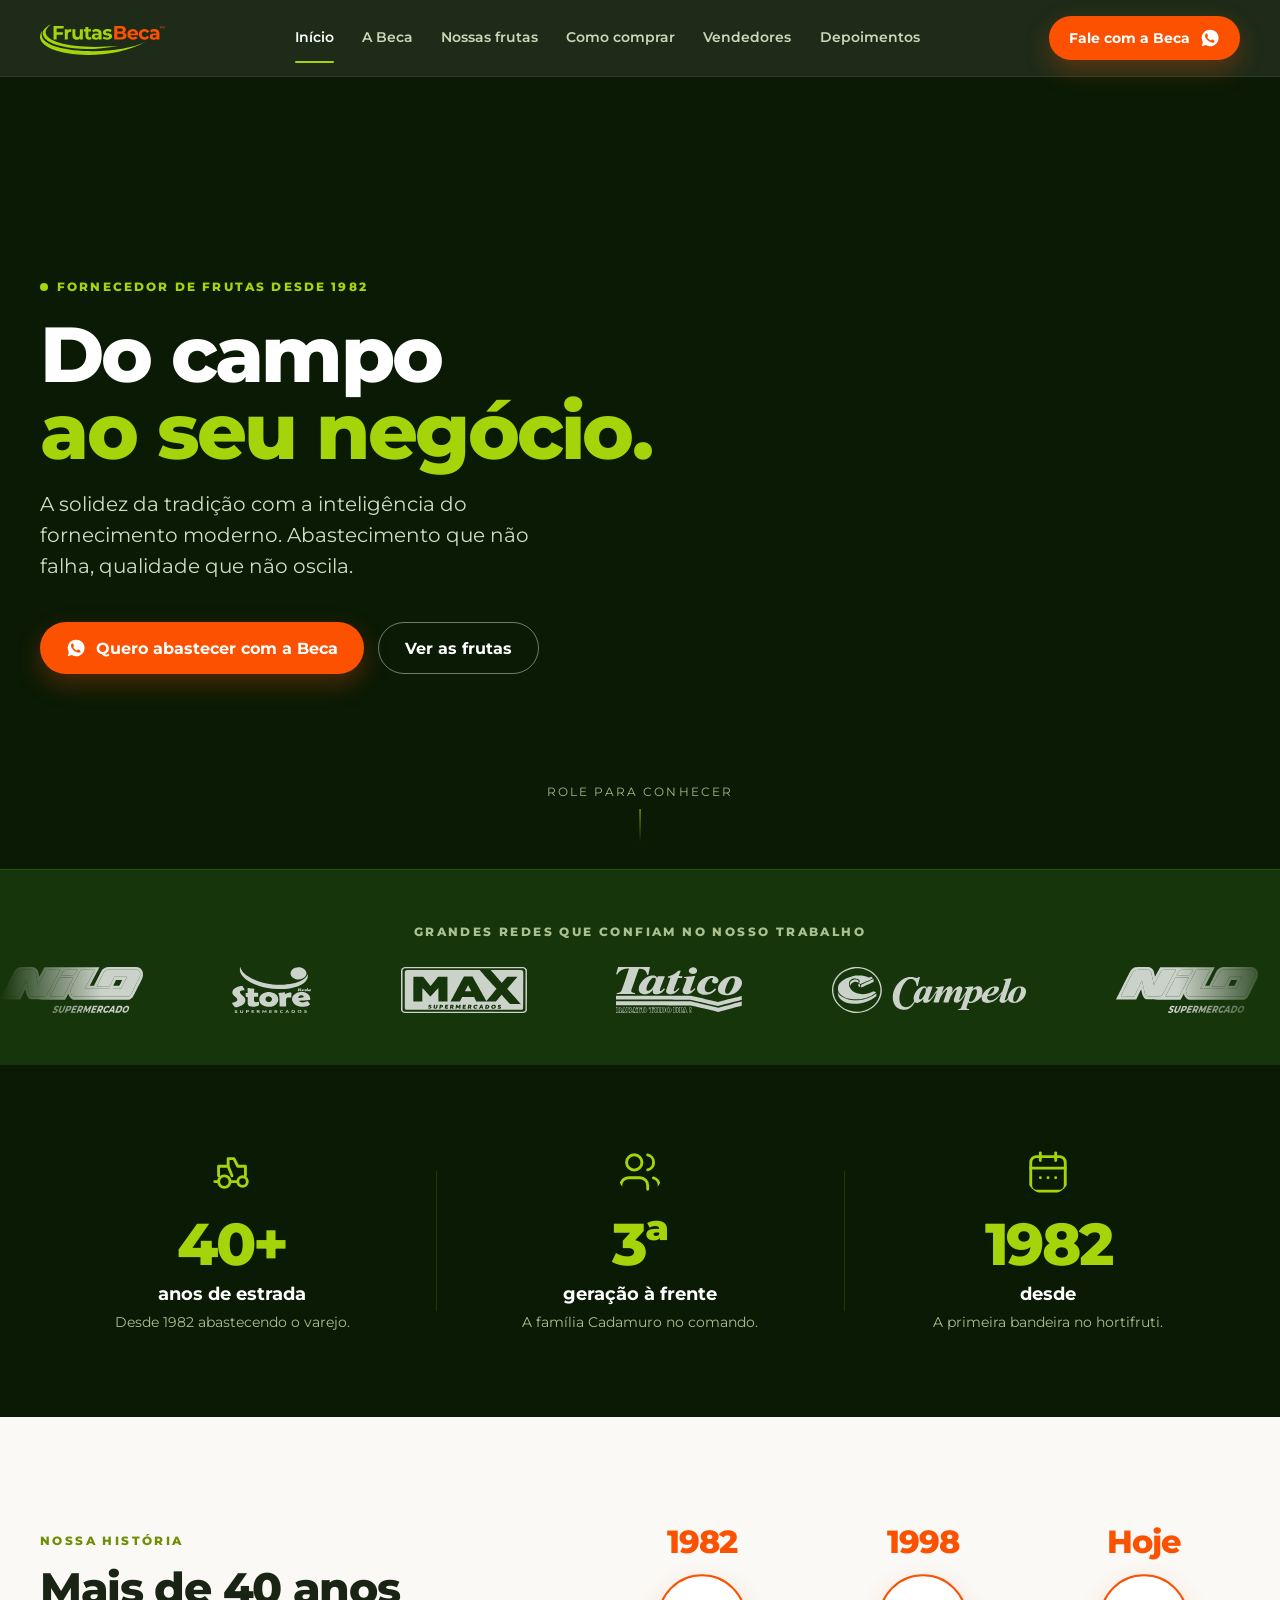
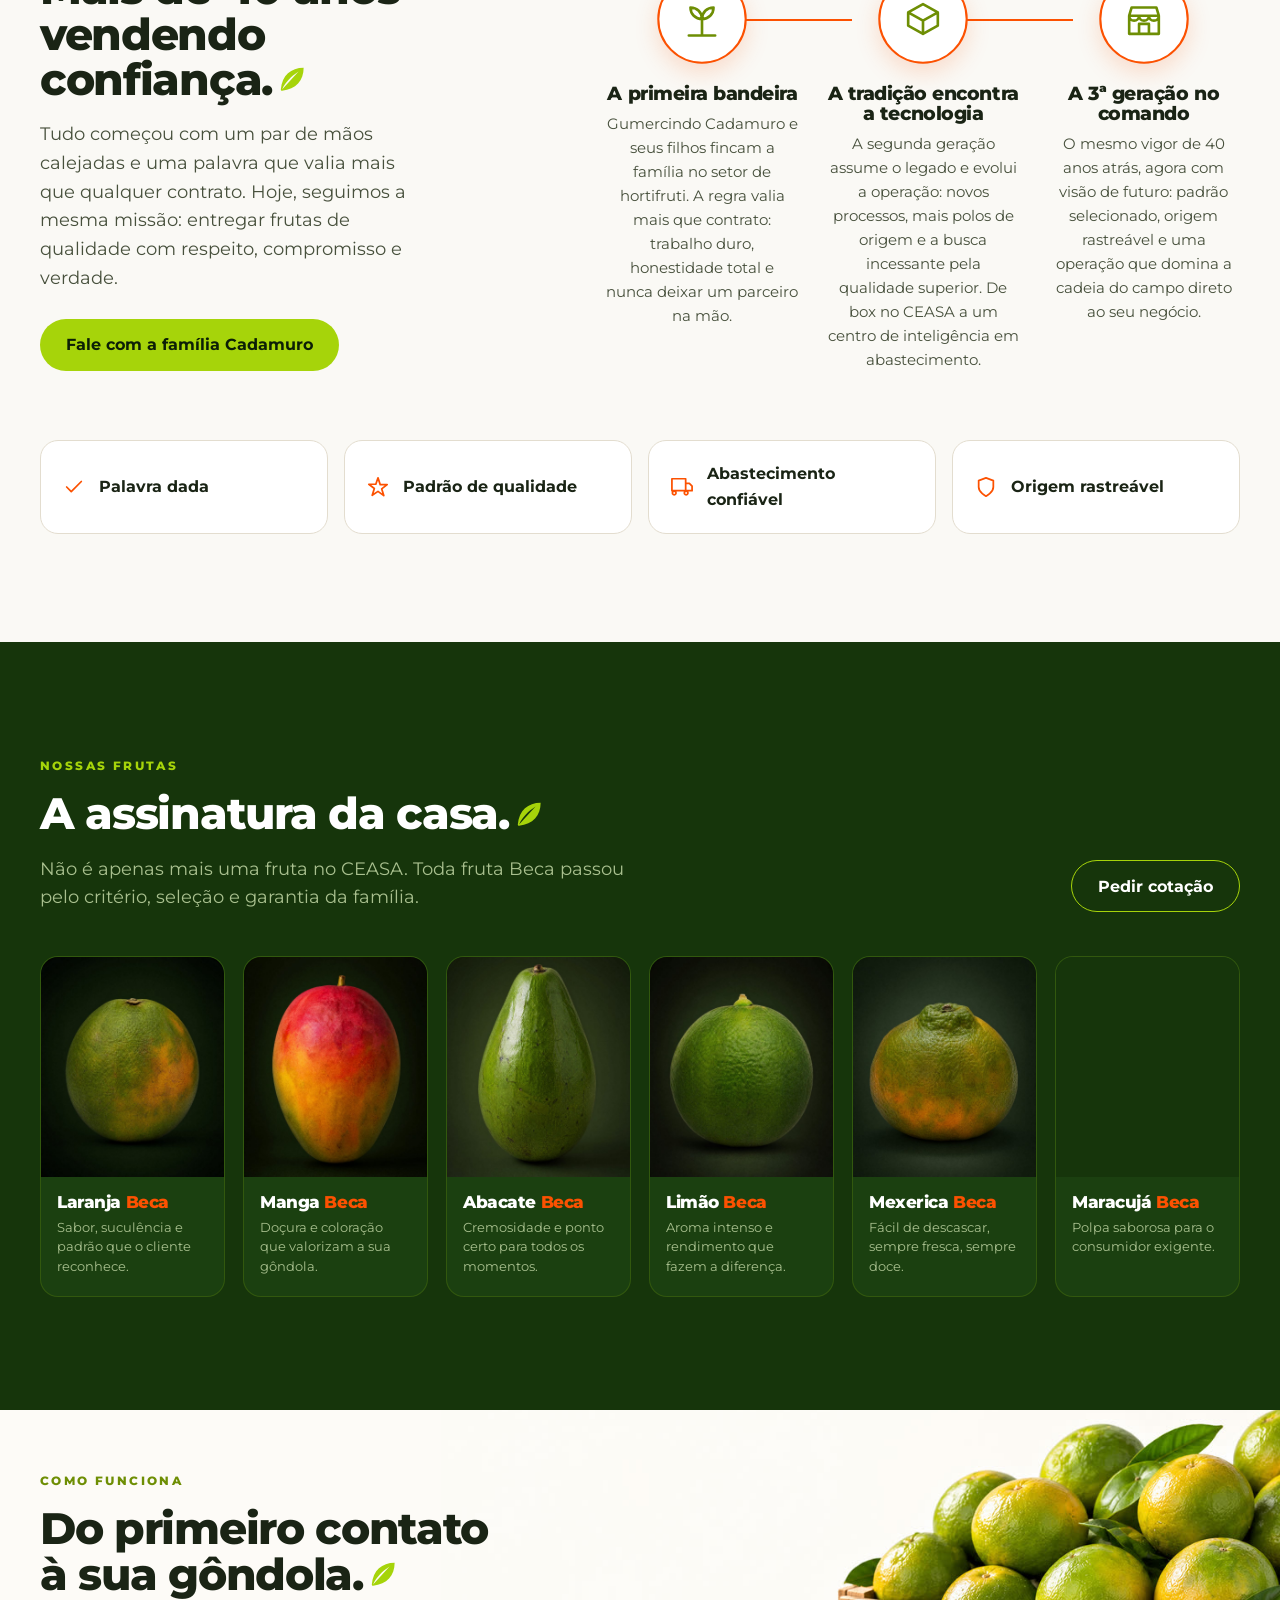
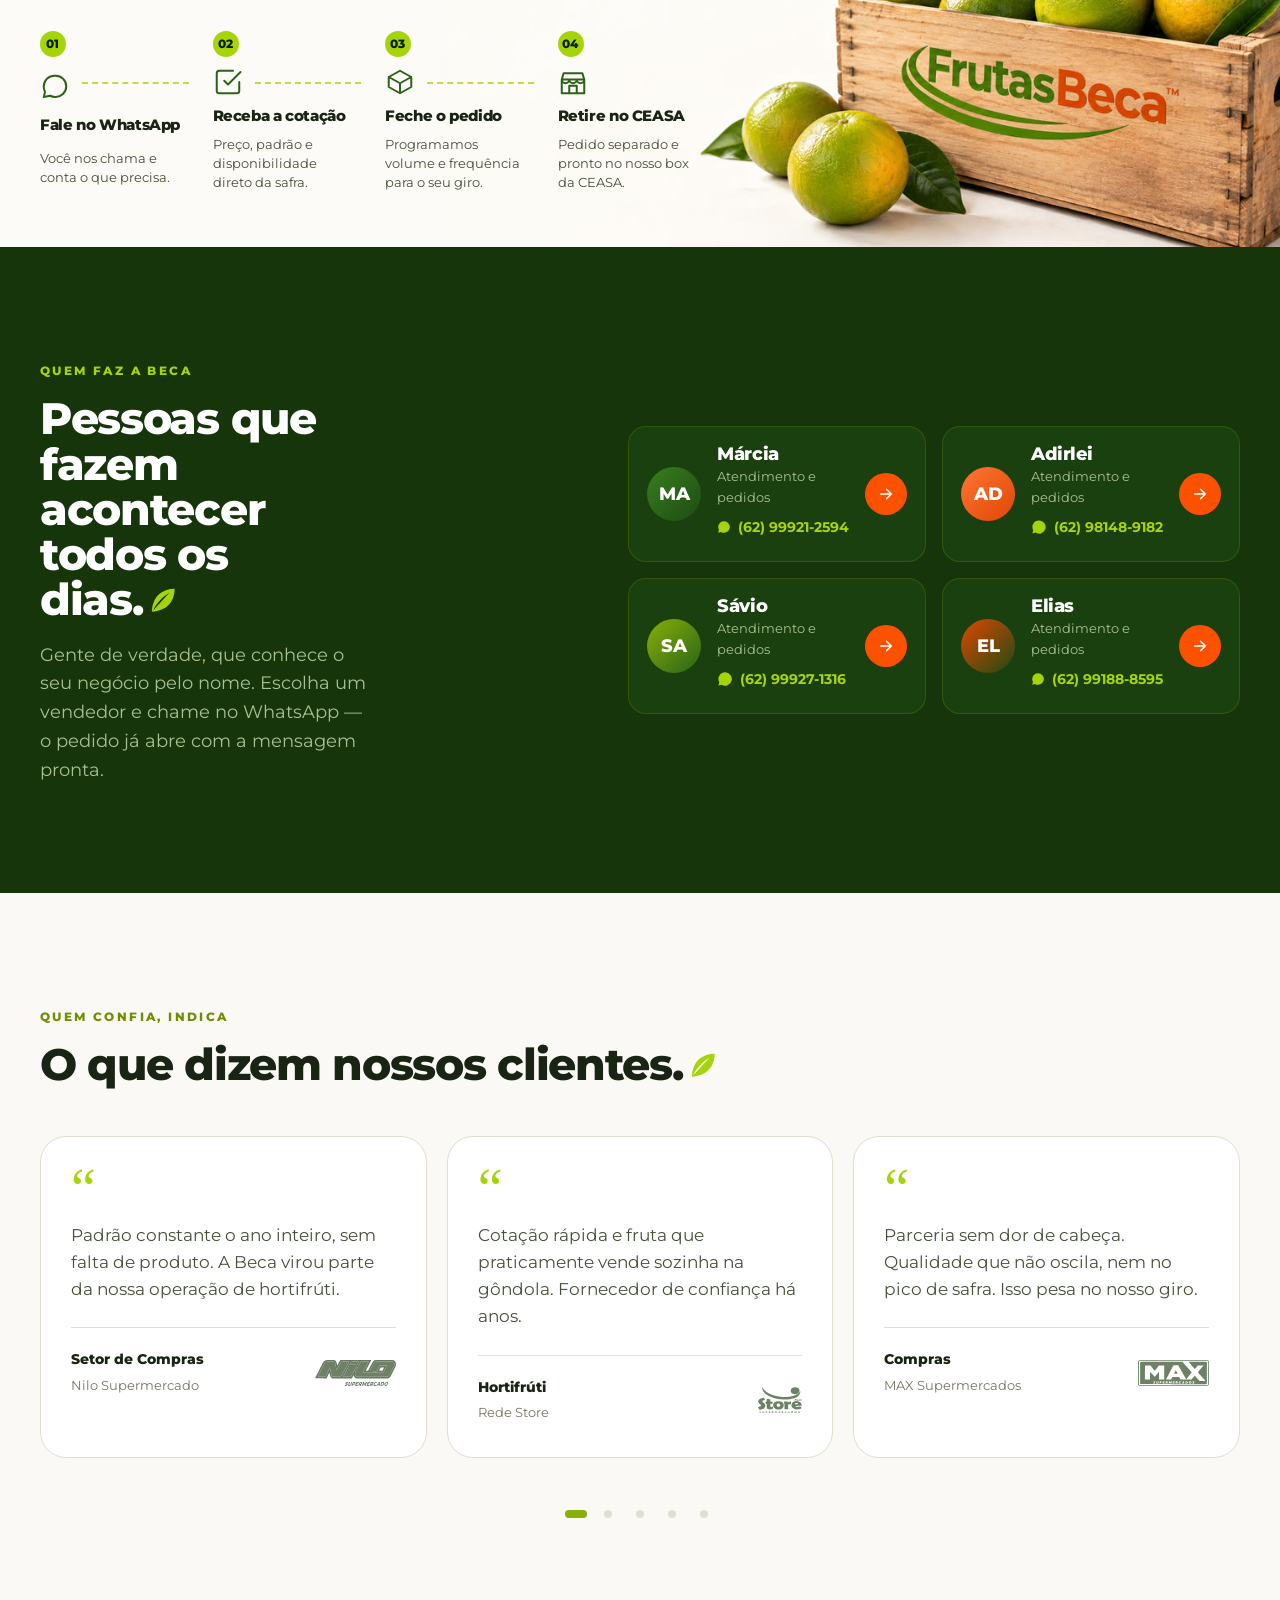
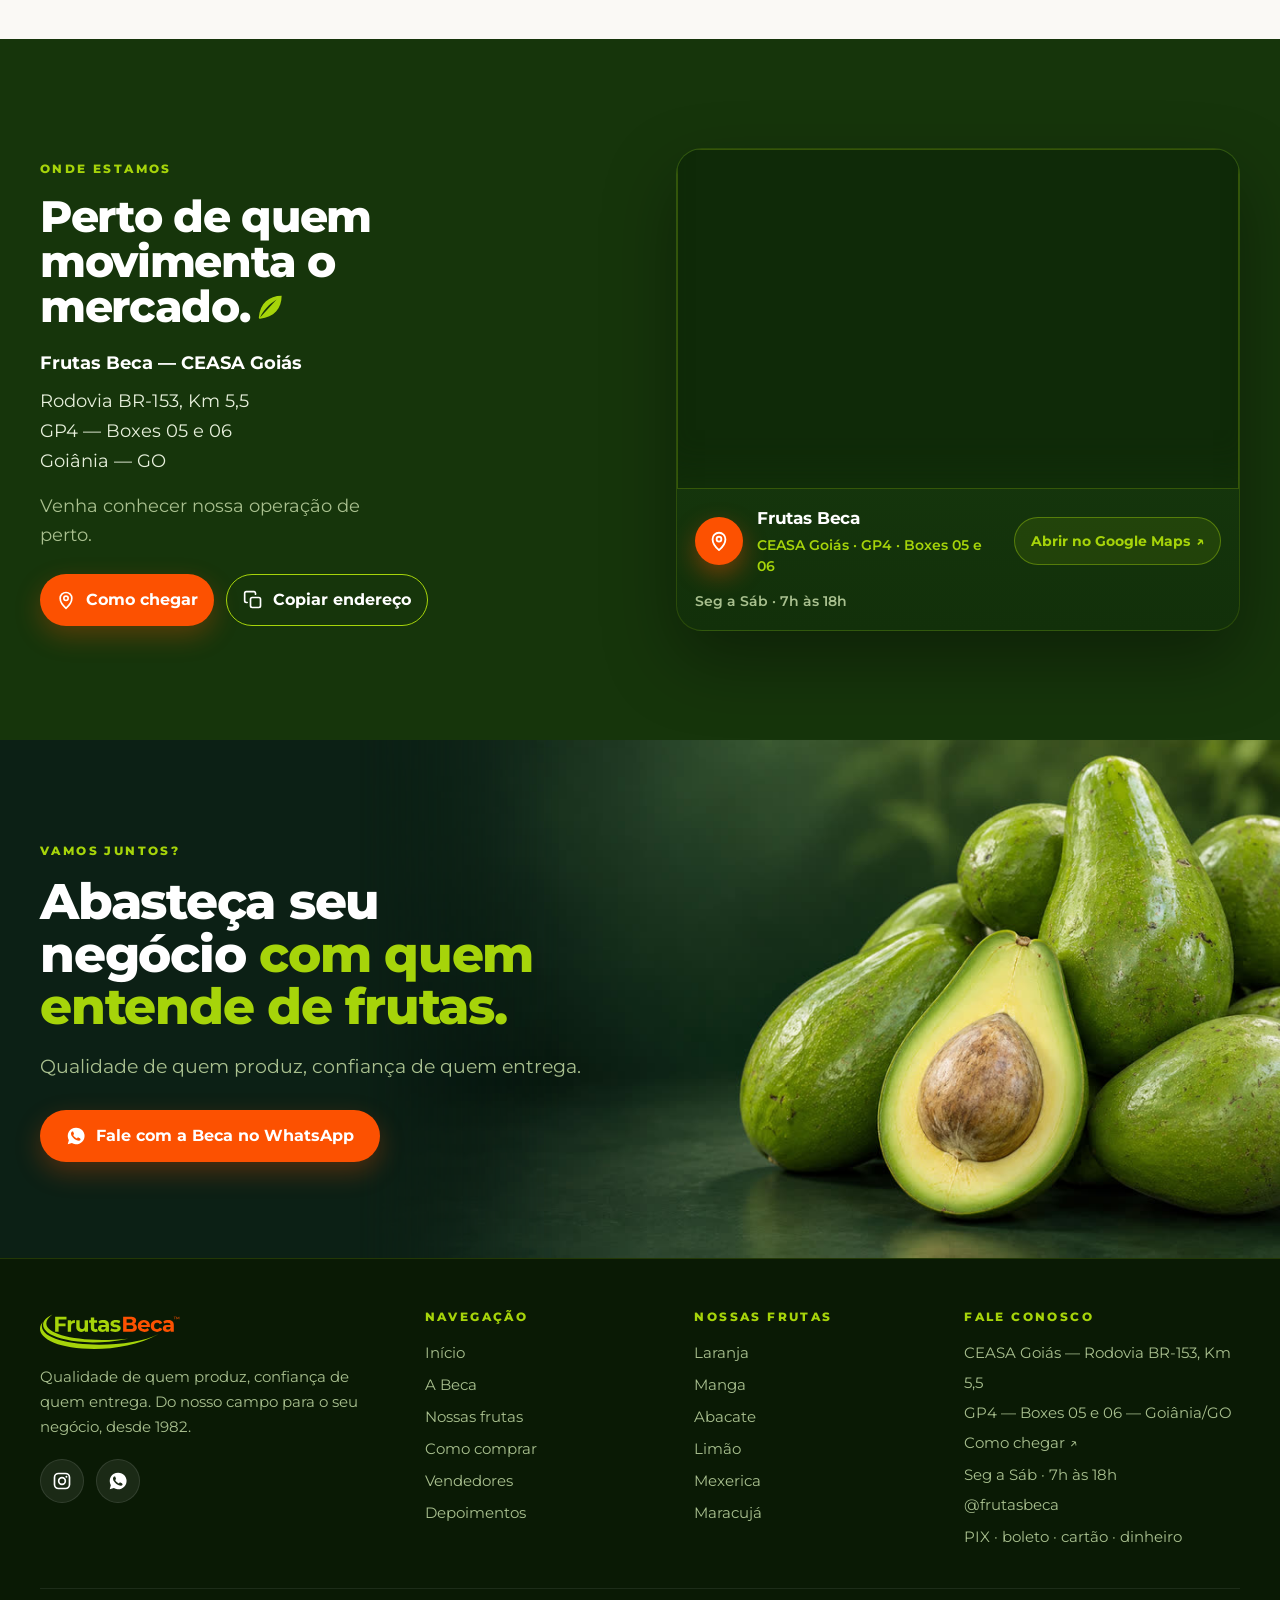
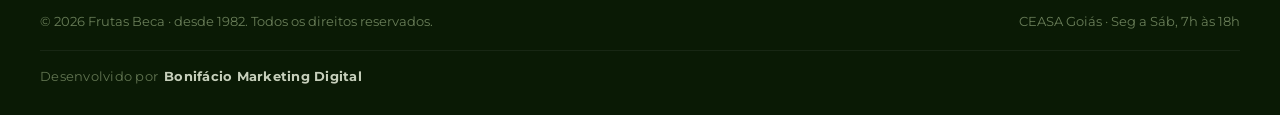
==== index.html @ ff2e303a "Abacates na seção final e crédito de desenvolvimento no footer - CTA final: nova fotografia de abaca" ====
<!DOCTYPE html>
<html lang="pt-BR">
<head>
<meta charset="utf-8">
<meta name="viewport" content="width=device-width, initial-scale=1">
<title>Frutas Beca | Fornecedor de Frutas no CEASA de Goiânia</title>
<meta name="description" content="Fornecedor de frutas no CEASA de Goiânia desde 1982. Frutas selecionadas para supermercados e hortifrútis, com abastecimento contínuo.">
<link rel="canonical" href="https://frutasbeca.com/">
<meta name="robots" content="index, follow, max-image-preview:large">
<meta name="theme-color" content="#16350B">

<meta property="og:type" content="website">
<meta property="og:locale" content="pt_BR">
<meta property="og:site_name" content="Frutas Beca">
<meta property="og:url" content="https://frutasbeca.com/">
<meta property="og:title" content="Frutas Beca | Fornecedor de Frutas no CEASA de Goiânia">
<meta property="og:description" content="Fornecedor de frutas no CEASA de Goiânia desde 1982. Frutas selecionadas para supermercados e hortifrútis, com abastecimento contínuo.">
<meta property="og:image" content="https://frutasbeca.com/assets/og-image.png">
<meta property="og:image:width" content="1200">
<meta property="og:image:height" content="630">
<meta property="og:image:type" content="image/png">
<meta property="og:image:alt" content="Frutas Beca">

<meta name="twitter:card" content="summary_large_image">
<meta name="twitter:title" content="Frutas Beca | Fornecedor de Frutas no CEASA de Goiânia">
<meta name="twitter:description" content="Fornecedor de frutas no CEASA de Goiânia desde 1982. Frutas selecionadas para supermercados e hortifrútis, com abastecimento contínuo.">
<meta name="twitter:image" content="https://frutasbeca.com/assets/og-image.png">

<link rel="icon" type="image/svg+xml" href="assets/badge-verde.svg">
<link rel="icon" type="image/png" sizes="32x32" href="assets/favicon-32.png">
<link rel="icon" type="image/png" sizes="16x16" href="assets/favicon-16.png">
<link rel="apple-touch-icon" href="assets/apple-touch-icon.png">
<link rel="preconnect" href="https://fonts.googleapis.com">
<link rel="preconnect" href="https://fonts.gstatic.com" crossorigin>
<link href="https://fonts.googleapis.com/css2?family=Montserrat:wght@400;500;600;700;800&display=swap" rel="stylesheet">
<link rel="stylesheet" href="css/tokens.css?v=20260919a">
<link rel="stylesheet" href="css/beca.css?v=20260919d">

<script type="application/ld+json">
{
  "@context": "https://schema.org",
  "@type": "LocalBusiness",
  "@id": "https://frutasbeca.com/#business",
  "name": "Frutas Beca",
  "description": "Fornecedor de frutas no CEASA de Goiânia desde 1982. Frutas selecionadas para supermercados e hortifrútis, com abastecimento contínuo.",
  "url": "https://frutasbeca.com/",
  "logo": "https://frutasbeca.com/assets/logo.svg",
  "image": "https://frutasbeca.com/assets/og-image.png",
  "foundingDate": "1982",
  "priceRange": "$$",
  "currenciesAccepted": "BRL",
  "paymentAccepted": "PIX, Boleto, Cartão, Dinheiro",
  "address": {
    "@type": "PostalAddress",
    "streetAddress": "Rodovia BR-153, Km 5,5 — CEASA Goiás, GP4, Boxes 05 e 06",
    "addressLocality": "Goiânia",
    "addressRegion": "GO",
    "addressCountry": "BR"
  },
  "openingHoursSpecification": [{
    "@type": "OpeningHoursSpecification",
    "dayOfWeek": ["Monday","Tuesday","Wednesday","Thursday","Friday","Saturday"],
    "opens": "07:00",
    "closes": "18:00"
  }],
  "hasMap": "https://www.google.com/maps/search/?api=1&query=Frutas+Beca&query_place_id=ChIJf5huAZ3yXpMRE8wybFZGO4I",
  "sameAs": ["https://instagram.com/frutasbeca"]
}
</script>
</head>
<body>

<!-- ============================================================
     HEADER
     ============================================================ -->
<header class="nav" id="nav">
  <div class="shell nav__in">
    <a class="nav__brand" href="#topo" aria-label="Frutas Beca — início">
      <img class="nav__logo" src="assets/logo.svg" alt="Frutas Beca" width="1109" height="301">
    </a>

    <nav class="nav__links" aria-label="Navegação principal">
      <a href="#topo" class="is-active" data-nav="topo">Início</a>
      <a href="#sobre" data-nav="sobre">A Beca</a>
      <a href="#frutas" data-nav="frutas">Nossas frutas</a>
      <a href="#processo" data-nav="processo">Como comprar</a>
      <a href="#vendedores" data-nav="vendedores">Vendedores</a>
      <a href="#depoimentos" data-nav="depoimentos">Depoimentos</a>
    </nav>

    <a class="btn btn--orange btn--sm nav__cta" href="#vendedores">
      Fale com a Beca
      <svg viewBox="0 0 24 24" fill="currentColor" aria-hidden="true"><path d="M12 2a10 10 0 0 0-8.6 15l-1.3 4.8 4.9-1.3A10 10 0 1 0 12 2zm5.8 14.2c-.2.7-1.4 1.3-2 1.4-.5.1-1.2.1-1.9-.1-.4-.1-1-.3-1.7-.6-3-1.3-4.9-4.3-5-4.5-.2-.2-1.2-1.6-1.2-3s.7-2.1 1-2.4c.2-.3.5-.3.7-.3h.5c.2 0 .4 0 .6.5l.8 2c.1.2.1.4 0 .5l-.4.5-.3.3c-.2.2-.3.4-.2.7.2.3.8 1.3 1.7 2.1 1.2 1 2.1 1.4 2.4 1.5.2.1.4.1.6-.1l.7-.9c.2-.2.4-.2.6-.1l2 .9c.2.1.4.2.4.3.1.2.1.8-.1 1.4z"/></svg>
    </a>

    <button type="button" class="burger" id="burger" aria-label="Abrir menu" aria-expanded="false" aria-controls="drawer">
      <span></span><span></span><span></span>
    </button>
  </div>

  <div class="nav__drawer" id="drawer">
    <a href="#sobre">A Beca</a>
    <a href="#frutas">Nossas frutas</a>
    <a href="#processo">Como comprar</a>
    <a href="#vendedores">Vendedores</a>
    <a href="#depoimentos">Depoimentos</a>
    <a class="btn btn--orange btn--full" href="#vendedores">
      <svg viewBox="0 0 24 24" fill="currentColor" aria-hidden="true"><path d="M12 2a10 10 0 0 0-8.6 15l-1.3 4.8 4.9-1.3A10 10 0 1 0 12 2zm5.8 14.2c-.2.7-1.4 1.3-2 1.4-.5.1-1.2.1-1.9-.1-.4-.1-1-.3-1.7-.6-3-1.3-4.9-4.3-5-4.5-.2-.2-1.2-1.6-1.2-3s.7-2.1 1-2.4c.2-.3.5-.3.7-.3h.5c.2 0 .4 0 .6.5l.8 2c.1.2.1.4 0 .5l-.4.5-.3.3c-.2.2-.3.4-.2.7.2.3.8 1.3 1.7 2.1 1.2 1 2.1 1.4 2.4 1.5.2.1.4.1.6-.1l.7-.9c.2-.2.4-.2.6-.1l2 .9c.2.1.4.2.4.3.1.2.1.8-.1 1.4z"/></svg>
      Falar no WhatsApp
    </a>
  </div>
</header>

<main id="topo">

<!-- ============================================================
     1. HERO
     ============================================================ -->
<section class="hero" aria-label="Apresentação">
  <div class="hero__media">
    <video autoplay muted loop playsinline preload="metadata"
           data-src-desktop="videos/hero-desktop.mp4"
           data-src-mobile="videos/hero-mobile.mp4"
           aria-hidden="true"></video>
  </div>
  <div class="hero__veil"></div>

  <div class="shell hero__in">
    <span class="hero__eyebrow" data-reveal>Fornecedor de frutas desde 1982</span>
    <h1 data-reveal>Do campo <span class="hl">ao seu negócio.</span></h1>
    <p class="hero__sub" data-reveal>A solidez da tradição com a inteligência do fornecimento moderno. Abastecimento que não falha, qualidade que não oscila.</p>
    <div class="hero__cta" data-reveal>
      <a class="btn btn--orange" href="#vendedores">
        <svg viewBox="0 0 24 24" fill="currentColor" aria-hidden="true"><path d="M12 2a10 10 0 0 0-8.6 15l-1.3 4.8 4.9-1.3A10 10 0 1 0 12 2zm5.8 14.2c-.2.7-1.4 1.3-2 1.4-.5.1-1.2.1-1.9-.1-.4-.1-1-.3-1.7-.6-3-1.3-4.9-4.3-5-4.5-.2-.2-1.2-1.6-1.2-3s.7-2.1 1-2.4c.2-.3.5-.3.7-.3h.5c.2 0 .4 0 .6.5l.8 2c.1.2.1.4 0 .5l-.4.5-.3.3c-.2.2-.3.4-.2.7.2.3.8 1.3 1.7 2.1 1.2 1 2.1 1.4 2.4 1.5.2.1.4.1.6-.1l.7-.9c.2-.2.4-.2.6-.1l2 .9c.2.1.4.2.4.3.1.2.1.8-.1 1.4z"/></svg>
        Quero abastecer com a Beca
      </a>
      <a class="btn btn--outline-light" href="#frutas">Ver as frutas</a>
    </div>
  </div>
  <div class="hero__scroll" aria-hidden="true">Role para conhecer</div>
</section>

<!-- ============================================================
     2. GRANDES REDES
     ============================================================ -->
<section class="partners" id="parceiros" aria-label="Redes parceiras">
  <div class="shell">
    <p class="partners__label">Grandes redes que confiam no nosso trabalho</p>
  </div>
  <div class="marquee">
    <div class="marquee__track">
      <img src="parceiros/nilo.svg" alt="Nilo Supermercado" loading="lazy">
      <img src="parceiros/store.svg" alt="Store Rede de Supermercados" loading="lazy">
      <img src="parceiros/max.svg" alt="Max Supermercados" loading="lazy">
      <img src="parceiros/tatico.svg" alt="Tatico" loading="lazy">
      <img src="parceiros/campelo.svg" alt="Campelo" loading="lazy">
      <img src="parceiros/nilo.svg" alt="" aria-hidden="true" loading="lazy">
      <img src="parceiros/store.svg" alt="" aria-hidden="true" loading="lazy">
      <img src="parceiros/max.svg" alt="" aria-hidden="true" loading="lazy">
      <img src="parceiros/tatico.svg" alt="" aria-hidden="true" loading="lazy">
      <img src="parceiros/campelo.svg" alt="" aria-hidden="true" loading="lazy">
    </div>
  </div>
</section>

<!-- ============================================================
     3. NÚMEROS / AUTORIDADE
     ============================================================ -->
<section class="authority" aria-label="Nossos números">
  <div class="shell">
    <div class="stats">
      <div class="stat" data-reveal>
        <svg class="stat__ic" viewBox="0 0 24 24" aria-hidden="true"><path d="M3 17h2M5 17a3 3 0 1 0 6 0 3 3 0 0 0-6 0zM11 17h4M15 17a2.5 2.5 0 1 0 5 0 2.5 2.5 0 0 0-5 0zM5 14V9h5l2 5M10 9V5h3l2 4h4v5"/></svg>
        <div class="stat__n" data-count="40" data-suffix="+">40+</div>
        <div class="stat__l">anos de estrada</div>
        <div class="stat__s">Desde 1982 abastecendo o varejo.</div>
      </div>
      <div class="stat" data-reveal>
        <svg class="stat__ic" viewBox="0 0 24 24" aria-hidden="true"><path d="M16 21v-2a4 4 0 0 0-4-4H6a4 4 0 0 0-4 4v2M9 11a4 4 0 1 0 0-8 4 4 0 0 0 0 8zM22 21v-2a4 4 0 0 0-3-3.9M16 3.1a4 4 0 0 1 0 7.8"/></svg>
        <div class="stat__n" data-count="3" data-suffix="ª">3ª</div>
        <div class="stat__l">geração à frente</div>
        <div class="stat__s">A família Cadamuro no comando.</div>
      </div>
      <div class="stat" data-reveal>
        <svg class="stat__ic" viewBox="0 0 24 24" aria-hidden="true"><rect x="3" y="4" width="18" height="18" rx="3"/><path d="M16 2v4M8 2v4M3 10h18M8 15h.01M12 15h.01M16 15h.01"/></svg>
        <div class="stat__n" data-count="1982">1982</div>
        <div class="stat__l">desde</div>
        <div class="stat__s">A primeira bandeira no hortifruti.</div>
      </div>
    </div>
  </div>
</section>

<!-- ============================================================
     4. HISTÓRIA + TIMELINE
     ============================================================ -->
<section class="sec sec--light" id="sobre">
  <div class="shell">
    <div class="story">
      <div class="story__head">
        <span class="eyebrow" data-reveal>Nossa história</span>
        <h2 class="h2" data-reveal>Mais de 40 anos vendendo <span class="nw">confiança.<svg class="leaf-mark" viewBox="0 0 24 24" aria-hidden="true"><path d="M21 3C11 3 4 9 3 20c0 .6.4 1 1 1 11-1 17-8 17-18zM4 20c3-6 7-10 13-14"/></svg></span></h2>
        <p class="lead" data-reveal>Tudo começou com um par de mãos calejadas e uma palavra que valia mais que qualquer contrato. Hoje, seguimos a mesma missão: entregar frutas de qualidade com respeito, compromisso e verdade.</p>
        <a class="btn btn--lime" href="#vendedores" data-reveal>Fale com a família Cadamuro</a>
      </div>

      <div class="tl" id="timeline">
        <div class="tl__items">
          <div class="tl__item is-on" data-reveal>
            <div class="tl__node">
              <svg viewBox="0 0 24 24" aria-hidden="true"><path d="M12 22V12M12 12c0-4 3-7 7-7 0 4-3 7-7 7zM12 12c0-4-3-7-7-7 0 4 3 7 7 7zM4 22h16"/></svg>
            </div>
            <div class="tl__yr">1982</div>
            <div class="tl__body">
              <h3>A primeira bandeira</h3>
              <p>Gumercindo Cadamuro e seus filhos fincam a família no setor de hortifruti. A regra valia mais que contrato: trabalho duro, honestidade total e nunca deixar um parceiro na mão.</p>
            </div>
          </div>
          <div class="tl__item" data-reveal>
            <div class="tl__node">
              <svg viewBox="0 0 24 24" aria-hidden="true"><path d="M3 8l9-5 9 5v8l-9 5-9-5zM3 8l9 5 9-5M12 13v8"/></svg>
            </div>
            <div class="tl__yr">1998</div>
            <div class="tl__body">
              <h3>A tradição encontra a tecnologia</h3>
              <p>A segunda geração assume o legado e evolui a operação: novos processos, mais polos de origem e a busca incessante pela qualidade superior. De box no CEASA a um centro de inteligência em abastecimento.</p>
            </div>
          </div>
          <div class="tl__item" data-reveal>
            <div class="tl__node">
              <svg viewBox="0 0 24 24" aria-hidden="true"><path d="M3 10l1.5-5h15L21 10M3 10h18v11H3zM3 10a3 3 0 0 0 6 0 3 3 0 0 0 6 0 3 3 0 0 0 6 0M9 21v-6h6v6"/></svg>
            </div>
            <div class="tl__yr">Hoje</div>
            <div class="tl__body">
              <h3>A 3ª geração no comando</h3>
              <p>O mesmo vigor de 40 anos atrás, agora com visão de futuro: padrão selecionado, origem rastreável e uma operação que domina a cadeia do campo direto ao seu negócio.</p>
            </div>
          </div>
        </div>
      </div>
    </div>

    <div class="values">
      <div class="value" data-reveal>
        <svg viewBox="0 0 24 24" aria-hidden="true"><path d="M20 6L9 17l-5-5"/></svg>
        Palavra dada
      </div>
      <div class="value" data-reveal>
        <svg viewBox="0 0 24 24" aria-hidden="true"><path d="M12 2l2.4 7.4H22l-6 4.6 2.3 7.4-6.3-4.6L5.7 21l2.3-7.4-6-4.6h7.6z"/></svg>
        Padrão de qualidade
      </div>
      <div class="value" data-reveal>
        <svg viewBox="0 0 24 24" aria-hidden="true"><path d="M1 3h15v13H1zM16 8h4l3 3v5h-7zM5.5 18.5a2 2 0 1 0 0 .01M18.5 18.5a2 2 0 1 0 0 .01"/></svg>
        Abastecimento confiável
      </div>
      <div class="value" data-reveal>
        <svg viewBox="0 0 24 24" aria-hidden="true"><path d="M12 22s8-4 8-10V5l-8-3-8 3v7c0 6 8 10 8 10z"/></svg>
        Origem rastreável
      </div>
    </div>
  </div>
</section>

<!-- ============================================================
     5. FRUTAS — A ASSINATURA DA CASA
     ============================================================ -->
<section class="sec sec--dark" id="frutas">
  <div class="shell">
    <div class="fruits__head">
      <div>
        <span class="eyebrow" data-reveal>Nossas frutas</span>
        <h2 class="h2" data-reveal>A assinatura da <span class="nw">casa.<svg class="leaf-mark" viewBox="0 0 24 24" aria-hidden="true"><path d="M21 3C11 3 4 9 3 20c0 .6.4 1 1 1 11-1 17-8 17-18zM4 20c3-6 7-10 13-14"/></svg></span></h2>
        <p class="lead" data-reveal>Não é apenas mais uma fruta no CEASA. Toda fruta Beca passou pelo critério, seleção e garantia da família.</p>
      </div>
      <a class="btn btn--outline-lime" href="#vendedores" data-reveal>Pedir cotação</a>
    </div>

    <div class="fruits" id="fruitsRail" data-reveal>
      <article class="fruit">
        <img class="fruit__img" src="frutas/laranja-verde.jpg" alt="Laranja Beca" width="800" height="1068" loading="lazy" decoding="async">
        <div class="fruit__b">
          <h3>Laranja <span>Beca</span></h3>
          <p>Sabor, suculência e padrão que o cliente reconhece.</p>
        </div>
      </article>
      <article class="fruit">
        <img class="fruit__img" src="frutas/manga-verde.jpg" alt="Manga Beca" width="800" height="1068" loading="lazy" decoding="async">
        <div class="fruit__b">
          <h3>Manga <span>Beca</span></h3>
          <p>Doçura e coloração que valorizam a sua gôndola.</p>
        </div>
      </article>
      <article class="fruit">
        <img class="fruit__img" src="frutas/abacate-verde.jpg" alt="Abacate Beca" width="800" height="1068" loading="lazy" decoding="async">
        <div class="fruit__b">
          <h3>Abacate <span>Beca</span></h3>
          <p>Cremosidade e ponto certo para todos os momentos.</p>
        </div>
      </article>
      <article class="fruit">
        <img class="fruit__img" src="frutas/limao-verde.jpg" alt="Limão Beca" width="800" height="1068" loading="lazy" decoding="async">
        <div class="fruit__b">
          <h3>Limão <span>Beca</span></h3>
          <p>Aroma intenso e rendimento que fazem a diferença.</p>
        </div>
      </article>
      <article class="fruit">
        <img class="fruit__img" src="frutas/mexerica-verde.jpg" alt="Mexerica Beca" width="800" height="1068" loading="lazy" decoding="async">
        <div class="fruit__b">
          <h3>Mexerica <span>Beca</span></h3>
          <p>Fácil de descascar, sempre fresca, sempre doce.</p>
        </div>
      </article>
      <article class="fruit">
        <img class="fruit__img" src="frutas/maracuja-verde.jpg" alt="Maracujá Beca" width="800" height="1068" loading="lazy" decoding="async">
        <div class="fruit__b">
          <h3>Maracujá <span>Beca</span></h3>
          <p>Polpa saborosa para o consumidor exigente.</p>
        </div>
      </article>
    </div>
    <div class="rail-dots" data-dots-for="fruitsRail" aria-hidden="true"></div>
  </div>
</section>

<!-- ============================================================
     6. COMO FUNCIONA
     ============================================================ -->
<section class="sec sec--light process-sec" id="processo">
  <div class="shell process">
    <div class="process__text">
      <span class="eyebrow" data-reveal>Como funciona</span>
      <h2 class="h2" data-reveal>Do primeiro contato <span class="nw">à sua gôndola.<svg class="leaf-mark" viewBox="0 0 24 24" aria-hidden="true"><path d="M21 3C11 3 4 9 3 20c0 .6.4 1 1 1 11-1 17-8 17-18zM4 20c3-6 7-10 13-14"/></svg></span></h2>

      <ol class="steps">
        <li class="step" data-reveal>
          <span class="step__n">01</span>
          <span class="step__ic"><svg viewBox="0 0 24 24" aria-hidden="true"><path d="M21 11.5a8.4 8.4 0 0 1-9 8.4 8.5 8.5 0 0 1-3.9-.9L3 20l1-4.1A8.4 8.4 0 0 1 3 11.5 8.5 8.5 0 0 1 12 3a8.5 8.5 0 0 1 9 8.5z"/></svg></span>
          <h3>Fale no WhatsApp</h3>
          <p>Você nos chama e conta o que precisa.</p>
        </li>
        <li class="step" data-reveal>
          <span class="step__n">02</span>
          <span class="step__ic"><svg viewBox="0 0 24 24" aria-hidden="true"><path d="M9 11l3 3L22 4"/><path d="M21 12v7a2 2 0 0 1-2 2H5a2 2 0 0 1-2-2V5a2 2 0 0 1 2-2h11"/></svg></span>
          <h3>Receba a cotação</h3>
          <p>Preço, padrão e disponibilidade direto da safra.</p>
        </li>
        <li class="step" data-reveal>
          <span class="step__n">03</span>
          <span class="step__ic"><svg viewBox="0 0 24 24" aria-hidden="true"><path d="M3 8l9-5 9 5v8l-9 5-9-5zM3 8l9 5 9-5M12 13v8"/></svg></span>
          <h3>Feche o pedido</h3>
          <p>Programamos volume e frequência para o seu giro.</p>
        </li>
        <li class="step" data-reveal>
          <span class="step__n">04</span>
          <span class="step__ic"><svg viewBox="0 0 24 24" aria-hidden="true"><path d="M3 10l1.5-5h15L21 10M3 10h18v11H3zM3 10a3 3 0 0 0 6 0 3 3 0 0 0 6 0 3 3 0 0 0 6 0M9 21v-6h6v6"/></svg></span>
          <h3>Retire no CEASA</h3>
          <p>Pedido separado e pronto no nosso box da CEASA.</p>
        </li>
      </ol>
    </div>

    <figure class="process__art" data-reveal>
      <img src="assets/caixa-laranjas.jpg" srcset="assets/caixa-laranjas-1000.jpg 1000w, assets/caixa-laranjas.jpg 1672w" sizes="(max-width: 767px) 150vw, (max-width: 1023px) 70vw, 900px" alt="Caixa de madeira da Frutas Beca cheia de laranjas" width="1672" height="941" loading="lazy" decoding="async">
    </figure>
  </div>
</section>

<!-- ============================================================
     7. QUEM FAZ A BECA — VENDEDORES
     ============================================================ -->
<section class="sec sec--dark" id="vendedores">
  <div class="shell">
    <div class="team">
      <div class="team__head">
        <span class="eyebrow" data-reveal>Quem faz a Beca</span>
        <h2 class="h2" data-reveal>Pessoas que fazem acontecer todos os <span class="nw">dias.<svg class="leaf-mark" viewBox="0 0 24 24" aria-hidden="true"><path d="M21 3C11 3 4 9 3 20c0 .6.4 1 1 1 11-1 17-8 17-18zM4 20c3-6 7-10 13-14"/></svg></span></h2>
        <p class="lead" data-reveal>Gente de verdade, que conhece o seu negócio pelo nome. Escolha um vendedor e chame no WhatsApp — o pedido já abre com a mensagem pronta.</p>
      </div>

      <div class="vends">
        <a class="vend" data-reveal href="https://wa.me/5562999212594?text=Ol%C3%A1!%20Vim%20pelo%20site%20da%20Frutas%20Beca%20e%20gostaria%20de%20fazer%20um%20pedido." target="_blank" rel="noopener">
          <div class="vend__av" aria-hidden="true">MA</div>
          <div class="vend__b">
            <h3>Márcia</h3>
            <p>Atendimento e pedidos</p>
            <span class="tel"><svg viewBox="0 0 24 24" aria-hidden="true"><path d="M12 2a10 10 0 0 0-8.6 15l-1.3 4.8 4.9-1.3A10 10 0 1 0 12 2z"/></svg>(62) 99921-2594</span>
          </div>
          <div class="vend__go" aria-hidden="true"><svg viewBox="0 0 24 24"><path d="M5 12h14M13 6l6 6-6 6"/></svg></div>
        </a>
        <a class="vend" data-reveal href="https://wa.me/5562981489182?text=Ol%C3%A1!%20Vim%20pelo%20site%20da%20Frutas%20Beca%20e%20gostaria%20de%20fazer%20um%20pedido." target="_blank" rel="noopener">
          <div class="vend__av o" aria-hidden="true">AD</div>
          <div class="vend__b">
            <h3>Adirlei</h3>
            <p>Atendimento e pedidos</p>
            <span class="tel"><svg viewBox="0 0 24 24" aria-hidden="true"><path d="M12 2a10 10 0 0 0-8.6 15l-1.3 4.8 4.9-1.3A10 10 0 1 0 12 2z"/></svg>(62) 98148-9182</span>
          </div>
          <div class="vend__go" aria-hidden="true"><svg viewBox="0 0 24 24"><path d="M5 12h14M13 6l6 6-6 6"/></svg></div>
        </a>
        <a class="vend" data-reveal href="https://wa.me/5562999271316?text=Ol%C3%A1!%20Vim%20pelo%20site%20da%20Frutas%20Beca%20e%20gostaria%20de%20fazer%20um%20pedido." target="_blank" rel="noopener">
          <div class="vend__av l" aria-hidden="true">SA</div>
          <div class="vend__b">
            <h3>Sávio</h3>
            <p>Atendimento e pedidos</p>
            <span class="tel"><svg viewBox="0 0 24 24" aria-hidden="true"><path d="M12 2a10 10 0 0 0-8.6 15l-1.3 4.8 4.9-1.3A10 10 0 1 0 12 2z"/></svg>(62) 99927-1316</span>
          </div>
          <div class="vend__go" aria-hidden="true"><svg viewBox="0 0 24 24"><path d="M5 12h14M13 6l6 6-6 6"/></svg></div>
        </a>
        <a class="vend" data-reveal href="https://wa.me/5562991888595?text=Ol%C3%A1!%20Vim%20pelo%20site%20da%20Frutas%20Beca%20e%20gostaria%20de%20fazer%20um%20pedido." target="_blank" rel="noopener">
          <div class="vend__av m" aria-hidden="true">EL</div>
          <div class="vend__b">
            <h3>Elias</h3>
            <p>Atendimento e pedidos</p>
            <span class="tel"><svg viewBox="0 0 24 24" aria-hidden="true"><path d="M12 2a10 10 0 0 0-8.6 15l-1.3 4.8 4.9-1.3A10 10 0 1 0 12 2z"/></svg>(62) 99188-8595</span>
          </div>
          <div class="vend__go" aria-hidden="true"><svg viewBox="0 0 24 24"><path d="M5 12h14M13 6l6 6-6 6"/></svg></div>
        </a>
      </div>
    </div>
  </div>
</section>

<!-- ============================================================
     8. DEPOIMENTOS
     ============================================================ -->
<section class="sec sec--light" id="depoimentos">
  <div class="shell">
    <span class="eyebrow" data-reveal>Quem confia, indica</span>
    <h2 class="h2" data-reveal>O que dizem nossos <span class="nw">clientes.<svg class="leaf-mark" viewBox="0 0 24 24" aria-hidden="true"><path d="M21 3C11 3 4 9 3 20c0 .6.4 1 1 1 11-1 17-8 17-18zM4 20c3-6 7-10 13-14"/></svg></span></h2>

    <div class="quotes" id="quotesRail" data-reveal>
      <figure class="quote">
        <div class="quote__mark" aria-hidden="true">&ldquo;</div>
        <blockquote><p>Padrão constante o ano inteiro, sem falta de produto. A Beca virou parte da nossa operação de hortifrúti.</p></blockquote>
        <figcaption class="quote__who">
          <div><b>Setor de Compras</b><span>Nilo Supermercado</span></div>
          <img class="quote__logo" src="parceiros/nilo.svg" alt="" aria-hidden="true" loading="lazy">
        </figcaption>
      </figure>
      <figure class="quote">
        <div class="quote__mark" aria-hidden="true">&ldquo;</div>
        <blockquote><p>Cotação rápida e fruta que praticamente vende sozinha na gôndola. Fornecedor de confiança há anos.</p></blockquote>
        <figcaption class="quote__who">
          <div><b>Hortifrúti</b><span>Rede Store</span></div>
          <img class="quote__logo" src="parceiros/store.svg" alt="" aria-hidden="true" loading="lazy">
        </figcaption>
      </figure>
      <figure class="quote">
        <div class="quote__mark" aria-hidden="true">&ldquo;</div>
        <blockquote><p>Parceria sem dor de cabeça. Qualidade que não oscila, nem no pico de safra. Isso pesa no nosso giro.</p></blockquote>
        <figcaption class="quote__who">
          <div><b>Compras</b><span>MAX Supermercados</span></div>
          <img class="quote__logo" src="parceiros/max.svg" alt="" aria-hidden="true" loading="lazy">
        </figcaption>
      </figure>
      <figure class="quote">
        <div class="quote__mark" aria-hidden="true">&ldquo;</div>
        <blockquote><p>Palavra dada é palavra honrada. A gente combina o padrão e é exatamente o que chega na retirada.</p></blockquote>
        <figcaption class="quote__who">
          <div><b>Setor de Compras</b><span>Tatico</span></div>
          <img class="quote__logo" src="parceiros/tatico.svg" alt="" aria-hidden="true" loading="lazy">
        </figcaption>
      </figure>
      <figure class="quote">
        <div class="quote__mark" aria-hidden="true">&ldquo;</div>
        <blockquote><p>Atendimento olho no olho. Falo direto com o vendedor no WhatsApp e resolvo o pedido na hora.</p></blockquote>
        <figcaption class="quote__who">
          <div><b>Hortifrúti</b><span>Campelo</span></div>
          <img class="quote__logo" src="parceiros/campelo.svg" alt="" aria-hidden="true" loading="lazy">
        </figcaption>
      </figure>
    </div>
    <div class="rail-dots" data-dots-for="quotesRail" aria-hidden="true"></div>
  </div>
</section>

<!-- ============================================================
     9. ONDE ESTAMOS
     ============================================================ -->
<section class="sec sec--dark" id="onde-estamos">
  <div class="shell">
    <div class="where">
      <div class="where__text">
        <span class="eyebrow" data-reveal>Onde estamos</span>
        <h2 class="h2" data-reveal>Perto de quem movimenta o <span class="nw">mercado.<svg class="leaf-mark" viewBox="0 0 24 24" aria-hidden="true"><path d="M21 3C11 3 4 9 3 20c0 .6.4 1 1 1 11-1 17-8 17-18zM4 20c3-6 7-10 13-14"/></svg></span></h2>
        <address class="where__addr" data-reveal>
          <b>Frutas Beca — CEASA Goiás</b>
          <span>Rodovia BR-153, Km 5,5</span>
          <span>GP4 — Boxes 05 e 06</span>
          <span>Goiânia — GO</span>
        </address>
        <p class="lead" data-reveal>Venha conhecer nossa operação de perto.</p>
        <div class="where__cta" data-reveal>
          <a class="btn btn--orange" id="whereDir" href="https://www.google.com/maps/dir/?api=1&destination=Frutas+Beca&destination_place_id=ChIJf5huAZ3yXpMRE8wybFZGO4I" target="_blank" rel="noopener" data-track="como_chegar">
            <svg viewBox="0 0 24 24" fill="none" stroke="currentColor" stroke-width="2" stroke-linecap="round" stroke-linejoin="round" aria-hidden="true"><path d="M12 22s7-6.2 7-12a7 7 0 0 0-14 0c0 5.8 7 12 7 12z"/><circle cx="12" cy="10" r="2.6"/></svg>
            Como chegar
          </a>
          <button type="button" class="btn btn--outline-lime" id="whereCopy" data-track="copiar_endereco">
            <svg viewBox="0 0 24 24" fill="none" stroke="currentColor" stroke-width="2" stroke-linecap="round" stroke-linejoin="round" aria-hidden="true"><rect x="9" y="9" width="12" height="12" rx="2"/><path d="M5 15H4a2 2 0 0 1-2-2V4a2 2 0 0 1 2-2h9a2 2 0 0 1 2 2v1"/></svg>
            Copiar endereço
          </button>
        </div>
      </div>

      <div class="where__map" data-reveal>
        <div class="mapcard">
          <div class="mapcard__map">
            <iframe class="mapcard__frame" id="whereMap" title="Mapa: Frutas Beca na CEASA Goiás" loading="lazy" referrerpolicy="no-referrer-when-downgrade" allowfullscreen></iframe>
            <noscript><a href="https://www.google.com/maps/search/?api=1&query=Frutas+Beca&query_place_id=ChIJf5huAZ3yXpMRE8wybFZGO4I" target="_blank" rel="noopener">Ver a Frutas Beca no Google Maps</a></noscript>
          </div>
          <div class="mapcard__info">
            <span class="mapcard__dot" aria-hidden="true">
              <svg viewBox="0 0 24 24" fill="none" stroke="#fff" stroke-width="2" stroke-linecap="round" stroke-linejoin="round"><path d="M12 22s7-6.2 7-12a7 7 0 0 0-14 0c0 5.8 7 12 7 12z"/><circle cx="12" cy="10" r="2.6"/></svg>
            </span>
            <div class="mapcard__label">
              <b>Frutas Beca</b>
              <span>CEASA Goiás · GP4 · Boxes 05 e 06</span>
            </div>
            <span class="mapcard__hours">Seg a Sáb · 7h às 18h</span>
            <a class="mapcard__open" id="whereOpen" href="https://www.google.com/maps/search/?api=1&query=Frutas+Beca&query_place_id=ChIJf5huAZ3yXpMRE8wybFZGO4I" target="_blank" rel="noopener" data-track="abrir_maps">Abrir no Google Maps <span aria-hidden="true">↗</span></a>
          </div>
        </div>
      </div>
    </div>
  </div>
</section>

<!-- ============================================================
     10. CTA FINAL
     ============================================================ -->
<section class="final" aria-label="Fale com a Beca">
  <div class="shell final__in">
    <span class="eyebrow" style="color:var(--lima)" data-reveal>Vamos juntos?</span>
    <h2 data-reveal>Abasteça seu negócio <span class="hl">com quem entende de frutas.</span></h2>
    <p data-reveal>Qualidade de quem produz, confiança de quem entrega.</p>
    <a class="btn btn--orange" href="#vendedores" data-reveal>
      <svg viewBox="0 0 24 24" fill="currentColor" aria-hidden="true"><path d="M12 2a10 10 0 0 0-8.6 15l-1.3 4.8 4.9-1.3A10 10 0 1 0 12 2zm5.8 14.2c-.2.7-1.4 1.3-2 1.4-.5.1-1.2.1-1.9-.1-.4-.1-1-.3-1.7-.6-3-1.3-4.9-4.3-5-4.5-.2-.2-1.2-1.6-1.2-3s.7-2.1 1-2.4c.2-.3.5-.3.7-.3h.5c.2 0 .4 0 .6.5l.8 2c.1.2.1.4 0 .5l-.4.5-.3.3c-.2.2-.3.4-.2.7.2.3.8 1.3 1.7 2.1 1.2 1 2.1 1.4 2.4 1.5.2.1.4.1.6-.1l.7-.9c.2-.2.4-.2.6-.1l2 .9c.2.1.4.2.4.3.1.2.1.8-.1 1.4z"/></svg>
      Fale com a Beca no WhatsApp
    </a>
  </div>
  <div class="final__media" aria-hidden="true">
    <img src="assets/abacates.jpg" srcset="assets/abacates-1000.jpg 1000w, assets/abacates.jpg 1672w" sizes="(max-width: 1023px) 100vw, 60vw" alt="" width="1672" height="941" loading="lazy" decoding="async">
  </div>
</section>

</main>

<!-- ============================================================
     FOOTER
     ============================================================ -->
<footer class="footer">
  <div class="shell">
    <div class="footer__top">
      <div class="footer__brand">
        <img class="footer__logo" src="assets/logo.svg" alt="Frutas Beca" width="1109" height="301" loading="lazy">
        <p>Qualidade de quem produz, confiança de quem entrega. Do nosso campo para o seu negócio, desde 1982.</p>
        <div class="social">
          <a href="https://instagram.com/frutasbeca" target="_blank" rel="noopener" aria-label="Instagram @frutasbeca">
            <svg viewBox="0 0 24 24" aria-hidden="true"><path d="M7.8 2h8.4A5.8 5.8 0 0 1 22 7.8v8.4a5.8 5.8 0 0 1-5.8 5.8H7.8A5.8 5.8 0 0 1 2 16.2V7.8A5.8 5.8 0 0 1 7.8 2zm0 2A3.8 3.8 0 0 0 4 7.8v8.4A3.8 3.8 0 0 0 7.8 20h8.4a3.8 3.8 0 0 0 3.8-3.8V7.8A3.8 3.8 0 0 0 16.2 4zM12 7a5 5 0 1 1 0 10 5 5 0 0 1 0-10zm0 2a3 3 0 1 0 0 6 3 3 0 0 0 0-6zm5.3-3.3a1.2 1.2 0 1 1 0 2.4 1.2 1.2 0 0 1 0-2.4z"/></svg>
          </a>
          <a href="#vendedores" aria-label="Falar no WhatsApp">
            <svg viewBox="0 0 24 24" aria-hidden="true"><path d="M12 2a10 10 0 0 0-8.6 15l-1.3 4.8 4.9-1.3A10 10 0 1 0 12 2zm5.8 14.2c-.2.7-1.4 1.3-2 1.4-.5.1-1.2.1-1.9-.1-.4-.1-1-.3-1.7-.6-3-1.3-4.9-4.3-5-4.5-.2-.2-1.2-1.6-1.2-3s.7-2.1 1-2.4c.2-.3.5-.3.7-.3h.5c.2 0 .4 0 .6.5l.8 2c.1.2.1.4 0 .5l-.4.5-.3.3c-.2.2-.3.4-.2.7.2.3.8 1.3 1.7 2.1 1.2 1 2.1 1.4 2.4 1.5.2.1.4.1.6-.1l.7-.9c.2-.2.4-.2.6-.1l2 .9c.2.1.4.2.4.3.1.2.1.8-.1 1.4z"/></svg>
          </a>
        </div>
      </div>

      <div class="footer__col footer__col--nav">
        <h5>Navegação</h5>
        <div class="footer__links">
          <a href="#topo">Início</a>
          <a href="#sobre">A Beca</a>
          <a href="#frutas">Nossas frutas</a>
          <a href="#processo">Como comprar</a>
          <a href="#vendedores">Vendedores</a>
          <a href="#depoimentos">Depoimentos</a>
        </div>
      </div>

      <div class="footer__col footer__col--frutas">
        <h5>Nossas frutas</h5>
        <a href="#frutas">Laranja</a>
        <a href="#frutas">Manga</a>
        <a href="#frutas">Abacate</a>
        <a href="#frutas">Limão</a>
        <a href="#frutas">Mexerica</a>
        <a href="#frutas">Maracujá</a>
      </div>

      <div class="footer__col">
        <h5>Fale conosco</h5>
        <p>CEASA Goiás — Rodovia BR-153, Km 5,5<br>GP4 — Boxes 05 e 06 — Goiânia/GO</p>
        <a href="https://www.google.com/maps/dir/?api=1&destination=Frutas+Beca&destination_place_id=ChIJf5huAZ3yXpMRE8wybFZGO4I" target="_blank" rel="noopener" data-maps="dir" data-track="como_chegar">Como chegar ↗</a>
        <p>Seg a Sáb · 7h às 18h</p>
        <a href="https://instagram.com/frutasbeca" target="_blank" rel="noopener">@frutasbeca</a>
        <p>PIX · boleto · cartão · dinheiro</p>
      </div>
    </div>

    <div class="footer__bottom">
      <span>© 2026 Frutas Beca · desde 1982. Todos os direitos reservados.</span>
      <span>CEASA Goiás · Seg a Sáb, 7h às 18h</span>
    </div>
    <div class="footer__credit" id="devCredit">
      <span class="footer__credit-by">Desenvolvido por</span>
      <span class="footer__credit-name" data-credit-name>Bonifácio Marketing Digital</span>
    </div>
  </div>
</footer>

<div class="toast" id="toast" role="status" aria-live="polite"></div>

<!-- WhatsApp flutuante (só mobile) -->
<a class="wa-float" href="#vendedores" aria-label="Falar no WhatsApp">
  <svg viewBox="0 0 24 24" aria-hidden="true"><path d="M12 2a10 10 0 0 0-8.6 15l-1.3 4.8 4.9-1.3A10 10 0 1 0 12 2zm5.8 14.2c-.2.7-1.4 1.3-2 1.4-.5.1-1.2.1-1.9-.1-.4-.1-1-.3-1.7-.6-3-1.3-4.9-4.3-5-4.5-.2-.2-1.2-1.6-1.2-3s.7-2.1 1-2.4c.2-.3.5-.3.7-.3h.5c.2 0 .4 0 .6.5l.8 2c.1.2.1.4 0 .5l-.4.5-.3.3c-.2.2-.3.4-.2.7.2.3.8 1.3 1.7 2.1 1.2 1 2.1 1.4 2.4 1.5.2.1.4.1.6-.1l.7-.9c.2-.2.4-.2.6-.1l2 .9c.2.1.4.2.4.3.1.2.1.8-.1 1.4z"/></svg>
</a>

<script src="js/beca-location.js?v=20260919d" defer></script>
<script src="js/site.js?v=20260919d" defer></script>
</body>
</html>
---- css/tokens.css ----
/* =====================================================================
   FRUTAS BECA — Design Tokens
   "A solidez da tradição com a inteligência do fornecimento moderno."
   ===================================================================== */

:root {
  /* ---------- CORES DE MARCA ---------- */
  --verde-folha:        #16350B;
  --verde-folha-900:    #0C1F06;
  --verde-folha-800:    #16350B;
  --verde-folha-700:    #1E4A12;
  --verde-folha-600:    #2A6318;
  --verde-folha-500:    #387F20;

  --laranja:            #FC5101;
  --laranja-700:        #C23D00;
  --laranja-600:        #E04701;
  --laranja-500:        #FC5101;
  --laranja-400:        #FF7536;
  --laranja-300:        #FFA176;
  --laranja-100:        #FFE7DA;

  --lima:               #A6D40A;
  --lima-700:           #6E8E04;
  --lima-600:           #88B007;
  --lima-500:           #A6D40A;
  --lima-400:           #BCE53A;
  --lima-100:           #EEF8CE;

  /* ---------- NEUTROS QUENTES ---------- */
  --papel:              #FAF9F5;
  --creme:              #F3EFE6;
  --areia:              #E7E1D3;
  --linha:              #DAD3C2;
  --pedra-400:          #A89F8C;
  --pedra-600:          #6B6454;
  --tinta-suave:        #3A4232;
  --tinta:              #1A2415;
  --branco:             #FFFFFF;

  /* ---------- SEMÂNTICAS ---------- */
  --sucesso:            #2A6318;
  --atencao:            #E0A100;
  --erro:               #C0341D;
  --info:               #1E4A12;

  /* ---------- TIPOGRAFIA ---------- */
  --fonte: 'Montserrat', -apple-system, system-ui, sans-serif;

  /* ---------- TRANSIÇÕES ---------- */
  --t-rapida: 140ms cubic-bezier(0.4, 0, 0.2, 1);
  --t-media:  240ms cubic-bezier(0.4, 0, 0.2, 1);

  /* ---------- SOMBRAS ---------- */
  --sombra-sm:  0 1px 2px rgba(26,36,21,0.06), 0 1px 3px rgba(26,36,21,0.08);
  --sombra-md:  0 4px 12px rgba(26,36,21,0.08), 0 2px 4px rgba(26,36,21,0.06);
  --sombra-lg:  0 12px 32px rgba(26,36,21,0.12), 0 4px 8px rgba(26,36,21,0.06);
}
---- css/beca.css ----
/* =====================================================================
   FRUTAS BECA — Site institucional
   Direção visual: verde escuro premium ↔ papel claro, alternados.
   Mobile projetado separadamente (mobile-first).
   ===================================================================== */

/* ---------------------------------------------------------------
   0. RESET + BASE
   --------------------------------------------------------------- */
*, *::before, *::after { box-sizing: border-box; }

html {
  scroll-behavior: smooth;
  scroll-padding-top: 72px;
  -webkit-text-size-adjust: 100%;
}
html, body { overflow-x: clip; max-width: 100%; }

body {
  margin: 0;
  font-family: var(--fonte);
  background: var(--papel);
  color: var(--tinta);
  line-height: 1.6;
  font-size: 17px;
  -webkit-font-smoothing: antialiased;
  -moz-osx-font-smoothing: grayscale;
}

h1, h2, h3, h4, h5 { margin: 0; line-height: 1.06; letter-spacing: -0.025em; font-weight: 800; }
p { margin: 0; }
ul { margin: 0; padding: 0; list-style: none; }
figure, blockquote { margin: 0; }
img, svg, video { max-width: 100%; display: block; }
a { color: inherit; text-decoration: none; }
button { font: inherit; }

:focus-visible { outline: 3px solid var(--lima); outline-offset: 3px; border-radius: 4px; }

/* ---------------------------------------------------------------
   1. TOKENS DE SUPERFÍCIE
   --------------------------------------------------------------- */
:root {
  --ink:        #0A1A05;   /* mais profundo — footer / hero */
  --green:      #16350B;   /* verde folha — seções escuras */
  --green-soft: #1B4010;   /* cards sobre verde */
  --green-line: rgba(166,212,10,0.16);
  --on-green:   #E7F0DC;
  --on-green-2: #A9C08F;

  --paper:      #FAF9F5;
  --paper-2:    #F2EEE3;
  --card:       #FFFFFF;
  --line:       #E3DDCF;
  --ink-2:      #47503C;
  --ink-3:      #7A7565;

  --r-sm: 12px;
  --r-md: 18px;
  --r-lg: 26px;
  --r-xl: 34px;

  --ease: cubic-bezier(.22,.61,.36,1);
  --t:    .32s var(--ease);

  --pad-x: 20px;
  --nav-h: 64px;
}

/* ---------------------------------------------------------------
   2. LAYOUT
   --------------------------------------------------------------- */
.shell {
  width: 100%;
  max-width: 1280px;
  margin-inline: auto;
  padding-inline: var(--pad-x);
}

.sec { padding-block: 64px; position: relative; }

.sec--dark  { background: var(--green); color: var(--on-green); }
.sec--ink   { background: var(--ink);   color: var(--on-green); }
.sec--light { background: var(--paper); color: var(--tinta); }

.sec--dark h1, .sec--dark h2, .sec--dark h3,
.sec--ink  h1, .sec--ink  h2, .sec--ink  h3 { color: #fff; }

/* ---------------------------------------------------------------
   3. TIPOGRAFIA UTILITÁRIA
   --------------------------------------------------------------- */
.eyebrow {
  display: inline-block;
  font-size: 12px;
  font-weight: 800;
  letter-spacing: .2em;
  text-transform: uppercase;
  color: var(--lima-700);
  margin-bottom: 16px;
}
.sec--dark .eyebrow, .sec--ink .eyebrow { color: var(--lima); }

.h2 {
  font-size: clamp(30px, 7.4vw, 54px);
  line-height: 1.04;
  letter-spacing: -0.03em;
}
.h2 .hl { color: var(--lima-700); }
.sec--dark .h2 .hl, .sec--ink .h2 .hl { color: var(--lima); }

.lead {
  margin-top: 18px;
  font-size: clamp(16px, 4.2vw, 19px);
  line-height: 1.6;
  color: var(--ink-2);
  max-width: 52ch;
}
.sec--dark .lead, .sec--ink .lead { color: var(--on-green-2); }

.nw { white-space: nowrap; }
.leaf-mark {
  display: inline-block;
  width: .7em; height: .7em;
  margin-left: .12em;
  vertical-align: baseline;
  fill: var(--lima);
}

/* ---------------------------------------------------------------
   4. BOTÕES
   --------------------------------------------------------------- */
.btn {
  display: inline-flex;
  align-items: center;
  justify-content: center;
  gap: 10px;
  min-height: 52px;
  padding: 14px 26px;
  border: 0;
  border-radius: 999px;
  font-weight: 700;
  font-size: 16px;
  line-height: 1.2;
  cursor: pointer;
  transition: background var(--t), color var(--t), transform var(--t), box-shadow var(--t), border-color var(--t);
  text-align: center;
}
.btn svg { width: 20px; height: 20px; flex: none; }

.btn--orange {
  background: var(--laranja);
  color: #fff;
  box-shadow: 0 10px 26px rgba(252,81,1,.28);
}
.btn--orange:hover { background: var(--laranja-600); transform: translateY(-2px); }

.btn--lime { background: var(--lima); color: var(--verde-folha-900); }
.btn--lime:hover { background: var(--lima-400); transform: translateY(-2px); }

.btn--outline-light {
  background: transparent;
  color: #fff;
  border: 1.5px solid rgba(255,255,255,.42);
}
.btn--outline-light:hover { border-color: var(--lima); color: var(--lima); }

.btn--outline-lime {
  background: transparent;
  color: #fff;
  border: 1.5px solid var(--lima);
}
.btn--outline-lime:hover { background: var(--lima); color: var(--verde-folha-900); }

.btn--sm { min-height: 44px; padding: 10px 20px; font-size: 14px; }
.btn--full { width: 100%; }

/* ---------------------------------------------------------------
   5. HEADER
   --------------------------------------------------------------- */
.nav {
  position: sticky;
  top: 0;
  z-index: 80;
  background: rgba(10,26,5,.92);
  backdrop-filter: blur(14px);
  -webkit-backdrop-filter: blur(14px);
  border-bottom: 1px solid rgba(255,255,255,.07);
}
.nav__in {
  display: flex;
  align-items: center;
  gap: 16px;
  height: var(--nav-h);
}
.nav__brand { display: flex; align-items: center; min-height: 44px; }
.nav__logo { height: 30px; width: auto; }
.nav__links { display: none; }
.nav__cta { display: none; }

.burger {
  margin-left: auto;
  width: 46px; height: 46px;
  display: grid;
  place-content: center;
  gap: 5px;
  background: transparent;
  border: 1px solid rgba(255,255,255,.18);
  border-radius: 12px;
  cursor: pointer;
  padding: 0;
}
.burger span {
  display: block;
  width: 20px; height: 2px;
  background: #fff;
  border-radius: 2px;
  transition: transform var(--t), opacity var(--t);
}
.burger.is-open span:nth-child(1) { transform: translateY(7px) rotate(45deg); }
.burger.is-open span:nth-child(2) { opacity: 0; }
.burger.is-open span:nth-child(3) { transform: translateY(-7px) rotate(-45deg); }

.nav__drawer {
  position: absolute;
  top: 100%; left: 0; right: 0;
  background: var(--ink);
  border-bottom: 1px solid rgba(255,255,255,.08);
  padding: 8px var(--pad-x) 24px;
  display: none;
  box-shadow: 0 24px 48px rgba(0,0,0,.4);
}
.nav__drawer.is-open { display: block; }
.nav__drawer a:not(.btn) {
  display: block;
  padding: 16px 0;
  font-size: 18px;
  font-weight: 700;
  color: var(--on-green);
  border-bottom: 1px solid rgba(255,255,255,.08);
  min-height: 52px;
}
.nav__drawer .btn { margin-top: 20px; }

/* ---------------------------------------------------------------
   6. HERO
   --------------------------------------------------------------- */
.hero {
  position: relative;
  min-height: calc(100svh - var(--nav-h));
  display: flex;
  align-items: center;
  overflow: hidden;
  background: var(--ink);
  padding-block: 56px 72px;
}
.hero__media { position: absolute; inset: 0; z-index: 0; }
.hero__media video,
.hero__media img { width: 100%; height: 100%; object-fit: cover; }
.hero__veil {
  position: absolute; inset: 0; z-index: 1;
  background: linear-gradient(180deg, rgba(10,26,5,.74) 0%, rgba(10,26,5,.5) 40%, rgba(10,26,5,.92) 100%);
}
.hero__in { position: relative; z-index: 2; width: 100%; }

.hero__eyebrow {
  display: inline-flex;
  align-items: center;
  gap: 9px;
  font-size: 12px;
  font-weight: 800;
  letter-spacing: .18em;
  text-transform: uppercase;
  color: var(--lima);
  margin-bottom: 20px;
}
.hero__eyebrow::before {
  content: "";
  width: 8px; height: 8px;
  border-radius: 50%;
  background: var(--lima);
  flex: none;
}

.hero h1 {
  font-size: clamp(40px, 12.4vw, 88px);
  line-height: .98;
  letter-spacing: -0.035em;
  color: #fff;
  max-width: 14ch;
}
.hero h1 .hl { color: var(--lima); display: block; }

.hero__sub {
  margin-top: 20px;
  font-size: clamp(16px, 4.4vw, 21px);
  line-height: 1.55;
  color: #CFDEC0;
  max-width: 44ch;
}
.hero__cta {
  margin-top: 30px;
  display: grid;
  gap: 12px;
}
.hero__scroll { display: none; }

/* ---------------------------------------------------------------
   7. PARCEIROS
   --------------------------------------------------------------- */
.partners { background: var(--green); padding-block: 40px; border-top: 1px solid var(--green-line); }
.partners__label {
  text-align: center;
  font-size: 12px;
  font-weight: 800;
  letter-spacing: .2em;
  text-transform: uppercase;
  color: var(--on-green-2);
  margin-bottom: 26px;
}
.marquee {
  position: relative;
  overflow: hidden;
  -webkit-mask-image: linear-gradient(90deg, transparent, #000 8%, #000 92%, transparent);
  mask-image: linear-gradient(90deg, transparent, #000 8%, #000 92%, transparent);
}
.marquee__track {
  display: flex;
  width: max-content;
  align-items: center;
  gap: clamp(44px, 7vw, 96px);
  animation: marquee 34s linear infinite;
}
.marquee:hover .marquee__track { animation-play-state: paused; }
.marquee__track img {
  height: clamp(30px, 5.4vw, 46px);
  width: auto;
  flex: none;
  filter: brightness(0) invert(1);
  opacity: .78;
  transition: opacity var(--t);
}
.marquee__track img:hover { opacity: 1; }
@keyframes marquee { from { transform: translateX(0); } to { transform: translateX(-50%); } }

/* ---------------------------------------------------------------
   8. NÚMEROS / AUTORIDADE
   --------------------------------------------------------------- */
.authority { background: var(--ink); padding-block: 36px; }
.stats {
  display: grid;
  grid-template-columns: repeat(3, 1fr);
  gap: 6px;
  background: var(--paper);
  border-radius: var(--r-lg);
  padding: 24px 10px;
  box-shadow: 0 18px 40px rgba(0,0,0,.35);
}
.stat { text-align: center; padding: 0 4px; }
.stat__ic {
  width: 48px; height: 48px;
  padding: 12px;
  margin: 0 auto 12px;
  border-radius: 50%;
  background: var(--lima-100);
  stroke: var(--verde-folha-700);
  fill: none;
  stroke-width: 1.7;
  stroke-linecap: round;
  stroke-linejoin: round;
}
.stat__n {
  font-size: clamp(28px, 8vw, 40px);
  font-weight: 800;
  line-height: 1;
  letter-spacing: -0.04em;
  color: var(--laranja);
}
.stat__l { margin-top: 8px; font-size: 14px; font-weight: 600; color: var(--tinta); line-height: 1.35; }
.stat__s { display: none; margin-top: 6px; font-size: 14px; color: var(--on-green-2); line-height: 1.5; }

/* ---------------------------------------------------------------
   9. HISTÓRIA + TIMELINE
   --------------------------------------------------------------- */
.story__head { max-width: 34ch; }
.story__head .btn { margin-top: 26px; }

.tl { margin-top: 44px; position: relative; }
.tl__items { display: grid; gap: 0; }
.tl__item {
  position: relative;
  display: grid;
  grid-template-columns: 62px 1fr;
  grid-template-rows: auto auto;
  align-content: start;
  gap: 0 18px;
  padding-bottom: 32px;
}
.tl__body { grid-column: 2; grid-row: 2; margin-top: 8px; }
.tl__item:last-child { padding-bottom: 0; }
/* trilho vertical (mobile) */
.tl__item::before {
  content: "";
  position: absolute;
  left: 30px; top: 62px; bottom: 6px;
  width: 2px;
  background: var(--line);
}
.tl__item:last-child::before { display: none; }

.tl__node {
  grid-column: 1; grid-row: 1 / 3;
  width: 62px; height: 62px;
  border-radius: 50%;
  background: var(--card);
  border: 2px solid var(--line);
  display: grid;
  place-items: center;
  transition: border-color var(--t), transform var(--t), box-shadow var(--t);
}
.tl__node svg { width: 28px; height: 28px; stroke: var(--lima-700); fill: none; stroke-width: 1.6; stroke-linecap: round; stroke-linejoin: round; }
.tl__item.is-on .tl__node { border-color: var(--laranja); transform: scale(1.04); box-shadow: 0 8px 22px rgba(252,81,1,.18); }

.tl__yr {
  grid-column: 2; grid-row: 1; align-self: center;
  font-size: clamp(26px, 7vw, 34px);
  font-weight: 800;
  letter-spacing: -0.03em;
  color: var(--ink-3);
  line-height: 1;
  transition: color var(--t);
}
.tl__item.is-on .tl__yr { color: var(--laranja); }
.tl__body h3 { font-size: 20px; margin-bottom: 8px; }
.tl__body p { font-size: 16px; color: var(--ink-2); line-height: 1.6; }

.values {
  display: grid;
  gap: 10px;
  margin-top: 40px;
}
.value {
  display: flex;
  align-items: center;
  gap: 14px;
  background: var(--card);
  border: 1px solid var(--line);
  border-radius: var(--r-md);
  padding: 16px 20px;
  min-height: 60px;
  font-weight: 700;
  font-size: 16px;
}
.value svg { width: 22px; height: 22px; flex: none; stroke: var(--laranja); fill: none; stroke-width: 1.9; stroke-linecap: round; stroke-linejoin: round; }

/* ---------------------------------------------------------------
   10. FRUTAS
   --------------------------------------------------------------- */
.fruits__head { display: grid; gap: 20px; }
.fruits__head .btn { justify-self: start; }

.fruits {
  margin-top: 30px;
  display: flex;
  gap: 12px;
  overflow-x: auto;
  scroll-snap-type: x mandatory;
  scroll-padding-inline: var(--pad-x);
  -webkit-overflow-scrolling: touch;
  scrollbar-width: none;
  padding-inline: var(--pad-x);
  margin-inline: calc(var(--pad-x) * -1);
  padding-bottom: 4px;
}
.fruits::-webkit-scrollbar { display: none; }

.fruit {
  flex: 0 0 min(62vw, 250px);
  scroll-snap-align: start;
  background: var(--green-soft);
  border: 1px solid var(--green-line);
  border-radius: var(--r-md);
  overflow: hidden;
  transition: transform var(--t), border-color var(--t);
}
.fruit:hover { transform: translateY(-4px); border-color: rgba(166,212,10,.4); }
.fruit__img { aspect-ratio: 1 / 1; width: 100%; height: auto; object-fit: cover; background: var(--green); }
.fruit__b { padding: 16px 18px 20px; }
.fruit__b h3 { font-size: 19px; color: #fff; }
.fruit__b h3 span { color: var(--laranja); }
.fruit__b p { margin-top: 7px; font-size: 14px; line-height: 1.5; color: var(--on-green-2); }

.rail-dots {
  display: flex;
  justify-content: center;
  gap: 0;
  margin-top: 14px;
}
.rail-dots button {
  width: 32px; height: 32px;
  padding: 0;
  border: 0;
  background: transparent;
  cursor: pointer;
  display: grid;
  place-items: center;
}
.rail-dots button::before {
  content: "";
  width: 8px; height: 8px;
  border-radius: 999px;
  background: rgba(255,255,255,.26);
  transition: background var(--t), width var(--t);
}
.rail-dots button.is-on::before { background: var(--lima); width: 22px; }
.sec--light .rail-dots button::before { background: var(--line); }
.sec--light .rail-dots button.is-on::before { background: var(--lima-600); }

/* ---------------------------------------------------------------
   11. PROCESSO — faixa editorial: título + 4 etapas em linha + caixa de laranjas à direita
   --------------------------------------------------------------- */
.process-sec { overflow: hidden; background: #FDFBF7; } /* mesmo off-white do fundo da arte: a foto se funde à seção */
.process { position: relative; }
.process__text .h2 { max-width: 14ch; }

.steps {
  margin: 28px 0 0;
  padding: 0;
  list-style: none;
  display: grid;
  grid-template-columns: 1fr 1fr;
  gap: 22px 16px;
}
.step { position: relative; display: grid; gap: 8px; justify-items: start; }
.step__n {
  width: 26px; height: 26px;
  border-radius: 50%;
  background: var(--lima);
  color: var(--verde-folha-900);
  font-size: 11.5px;
  font-weight: 800;
  display: grid;
  place-items: center;
  letter-spacing: .02em;
}
.step__ic { display: block; width: 30px; height: 30px; }
.step__ic svg { width: 30px; height: 30px; stroke: var(--verde-folha-600); fill: none; stroke-width: 1.6; stroke-linecap: round; stroke-linejoin: round; }
.step h3 { font-size: 15.5px; line-height: 1.2; }
.step p { font-size: 13.5px; line-height: 1.45; color: var(--ink-2); }

/* mobile: a arte entra pela direita; só o espaço vazio da esquerda fica fora da tela */
.process__art { margin: 24px calc(var(--pad-x) * -1) 0 0; width: calc(100% + var(--pad-x) * 2); overflow: hidden; }
.process__art img { display: block; width: 150%; max-width: none; height: auto; margin-left: -50%; }

/* ---------------------------------------------------------------
   12. EQUIPE / VENDEDORES
   --------------------------------------------------------------- */
.team__head { max-width: 30ch; }
.vends { margin-top: 30px; display: grid; gap: 12px; }
.vend {
  display: flex;
  align-items: center;
  gap: 16px;
  background: var(--green-soft);
  border: 1px solid var(--green-line);
  border-radius: var(--r-md);
  padding: 18px;
  min-height: 88px;
  transition: transform var(--t), border-color var(--t);
}
.vend:hover { transform: translateY(-3px); border-color: rgba(166,212,10,.4); }
.vend__av {
  width: 54px; height: 54px;
  flex: none;
  border-radius: 50%;
  display: grid;
  place-items: center;
  font-weight: 800;
  font-size: 18px;
  color: #fff;
  background: linear-gradient(135deg, var(--verde-folha-500), var(--verde-folha-700));
}
.vend__av.o { background: linear-gradient(135deg, var(--laranja-400), var(--laranja-600)); }
.vend__av.l { background: linear-gradient(135deg, var(--lima-600), var(--verde-folha-600)); }
.vend__av.m { background: linear-gradient(135deg, var(--laranja-600), var(--verde-folha-700)); }
.vend__b { flex: 1; min-width: 0; }
.vend__b h3 { font-size: 18px; color: #fff; }
.vend__b p { font-size: 13px; color: var(--on-green-2); margin-top: 2px; }
.vend__b .tel {
  display: inline-flex;
  align-items: center;
  gap: 7px;
  margin-top: 8px;
  font-size: 14px;
  font-weight: 700;
  color: var(--lima);
}
.vend__b .tel svg { width: 16px; height: 16px; fill: currentColor; }
.vend__go {
  flex: none;
  width: 42px; height: 42px;
  border-radius: 50%;
  background: var(--laranja);
  display: grid;
  place-items: center;
  transition: transform var(--t);
}
.vend__go svg { width: 18px; height: 18px; stroke: #fff; fill: none; stroke-width: 2.2; stroke-linecap: round; stroke-linejoin: round; }
.vend:hover .vend__go { transform: translateX(3px); }

/* ---------------------------------------------------------------
   13. DEPOIMENTOS
   --------------------------------------------------------------- */
.quotes {
  margin-top: 30px;
  display: flex;
  gap: 14px;
  overflow-x: auto;
  scroll-snap-type: x mandatory;
  scroll-padding-inline: var(--pad-x);
  scrollbar-width: none;
  padding-inline: var(--pad-x);
  margin-inline: calc(var(--pad-x) * -1);
  padding-bottom: 4px;
}
.quotes::-webkit-scrollbar { display: none; }
.quote {
  flex: 0 0 min(86vw, 400px);
  scroll-snap-align: center;
  background: var(--card);
  border: 1px solid var(--line);
  border-radius: var(--r-lg);
  padding: 28px 26px;
  display: flex;
  flex-direction: column;
}
.quote__mark {
  font-family: Georgia, "Times New Roman", serif;
  font-size: 56px;
  line-height: .7;
  color: var(--lima);
  margin-bottom: 14px;
}
.quote p { font-size: 17px; line-height: 1.6; color: var(--ink-2); flex: 1; }
.quote__who {
  margin-top: 24px;
  padding-top: 20px;
  border-top: 1px solid var(--line);
  display: flex;
  align-items: center;
  justify-content: space-between;
  gap: 14px;
}
.quote__who b { display: block; font-size: 14px; font-weight: 800; color: var(--tinta); }
.quote__who span { font-size: 13px; color: var(--ink-3); }
.quote__logo { height: 26px; width: auto; opacity: .62; flex: none; }

/* ---------------------------------------------------------------
   14. CTA FINAL
   --------------------------------------------------------------- */
.final { position: relative; background: #0C2015; overflow: hidden; padding-block: 64px 0; } /* verde da própria fotografia */
.final__in { position: relative; z-index: 2; }
.final .eyebrow { color: var(--lima); }
.final h2 { font-size: clamp(30px, 8vw, 54px); line-height: 1.05; max-width: 15ch; color: #fff; }
.final h2 .hl { color: var(--lima); }
.final p { margin-top: 18px; font-size: clamp(16px, 4.2vw, 19px); color: var(--on-green-2); max-width: 42ch; }
/* mobile: enquadramento próprio — faixa abaixo do texto, abacate cortado em destaque, sem crop agressivo */
.final__media { position: relative; height: clamp(250px, 70vw, 340px); margin-top: 32px; }
.final__media img { width: 100%; height: 100%; object-fit: cover; object-position: 74% 50%; display: block; }
/* a emenda entre o texto e a foto some no verde da própria imagem */
.final__media::before { content: ""; position: absolute; left: 0; right: 0; top: 0; height: 40px; background: linear-gradient(180deg, #0C2015, rgba(12,32,21,0)); z-index: 1; }
.final .btn { margin-top: 28px; padding-inline: 18px; }

/* ---------------------------------------------------------------
   15. FOOTER
   --------------------------------------------------------------- */
.footer { background: var(--ink); color: var(--on-green-2); padding-block: 52px 28px; border-top: 1px solid var(--green-line); }
.footer__top { display: grid; gap: 34px; text-align: center; }
.footer__logo { height: 38px; width: auto; margin: 0 auto 16px; }
.footer__brand p { font-size: 15px; line-height: 1.65; color: var(--on-green-2); max-width: 32ch; margin-inline: auto; }
.social { display: flex; gap: 12px; justify-content: center; margin-top: 20px; }
.social a {
  width: 44px; height: 44px;
  border-radius: 50%;
  background: rgba(255,255,255,.07);
  border: 1px solid rgba(255,255,255,.1);
  display: grid;
  place-items: center;
  transition: background var(--t), border-color var(--t);
}
.social a:hover { background: var(--lima); border-color: var(--lima); }
.social svg { width: 20px; height: 20px; fill: #fff; }
.social a:hover svg { fill: var(--verde-folha-900); }

.footer h5 {
  font-size: 12px;
  letter-spacing: .2em;
  text-transform: uppercase;
  color: var(--lima);
  margin-bottom: 14px;
  font-weight: 800;
}
.footer__col a, .footer__col p { font-size: 15px; line-height: 2; color: var(--on-green-2); }
.footer__col a { display: block; min-height: 32px; }
.footer__col--frutas { display: none; }
.footer__col--nav .footer__links { display: flex; flex-wrap: wrap; justify-content: center; gap: 4px 22px; }
.footer__col--nav .footer__links a { min-height: 44px; display: inline-flex; align-items: center; }
.footer__col a:hover { color: #fff; }
.footer__bottom {
  margin-top: 36px;
  padding-top: 22px;
  border-top: 1px solid rgba(255,255,255,.08);
  display: grid;
  gap: 6px;
  text-align: center;
  font-size: 13px;
  color: rgba(169,192,143,.6);
}

/* crédito de desenvolvimento */
.footer__credit {
  margin-top: 18px;
  padding-top: 16px;
  border-top: 1px solid rgba(255,255,255,.06);
  display: flex;
  flex-wrap: wrap;
  justify-content: center;
  align-items: center;
  gap: 4px 6px;
  text-align: center;
  font-size: 12.5px;
  letter-spacing: .02em;
}
.footer__credit-by { color: rgba(169,192,143,.55); }
.footer__credit-name { color: rgba(231,240,220,.85); font-weight: 700; }
a.footer__credit-name { text-decoration: none; transition: color var(--t); }
a.footer__credit-name:hover { color: var(--lima); }
.footer__credit-logo { height: 16px; width: auto; opacity: .85; vertical-align: middle; }

/* WhatsApp flutuante (mobile) */
.wa-float {
  position: fixed;
  right: 16px; bottom: 16px;
  z-index: 70;
  width: 56px; height: 56px;
  border-radius: 50%;
  background: var(--laranja);
  display: grid;
  place-items: center;
  box-shadow: 0 12px 28px rgba(252,81,1,.38);
  transition: transform var(--t);
}
.wa-float svg { width: 28px; height: 28px; fill: #fff; }
.wa-float:hover { transform: scale(1.06); }

/* ---------------------------------------------------------------
   16. REVEAL
   --------------------------------------------------------------- */
.js-reveal [data-reveal] {
  opacity: 0;
  transform: translateY(22px);
  transition: opacity .7s var(--ease), transform .7s var(--ease);
}
.js-reveal [data-reveal].is-in { opacity: 1; transform: none; }

@media (prefers-reduced-motion: reduce) {
  html { scroll-behavior: auto; }
  .js-reveal [data-reveal] { opacity: 1 !important; transform: none !important; transition: none; }
  .marquee__track { animation: none; }
  * { animation-duration: .001ms !important; transition-duration: .001ms !important; }
}

/* =====================================================================
   ≥ 600px — telas grandes de celular / tablets pequenos
   ===================================================================== */
@media (min-width: 600px) {
  :root { --pad-x: 28px; }
  .hero__cta { grid-auto-flow: column; justify-content: start; }
  .stats { gap: 16px; padding: 32px 20px; }
  .stat__n { font-size: 46px; }
  .stat__l { font-size: 16px; }
  .values { grid-template-columns: 1fr 1fr; }
  .vends { grid-template-columns: 1fr 1fr; }
  .footer__top { grid-template-columns: 1fr 1fr; text-align: left; }
  .footer__col--frutas { display: block; }
  .footer__col--nav .footer__links { display: block; }
  .footer__col--nav .footer__links a { display: block; min-height: 32px; }
  .footer__logo { margin-inline: 0; }
  .footer__brand p { margin-inline: 0; }
  .social { justify-content: flex-start; }
  .footer__bottom { grid-auto-flow: column; justify-content: space-between; text-align: left; }
  .footer__credit { justify-content: flex-start; text-align: left; }
}

/* =====================================================================
   ≥ 768px — tablet
   ===================================================================== */
@media (min-width: 768px) {
  :root { --pad-x: 32px; --nav-h: 70px; }
  html { scroll-padding-top: 78px; }

  .sec { padding-block: 88px; }
  .hero { padding-block: 72px 88px; }
  .hero h1 { font-size: clamp(56px, 9.4vw, 74px); }
  .hero__cta { margin-top: 36px; gap: 14px; }

  .authority { padding-block: 72px; }
  .partners { padding-block: 52px; }

  .fruit { flex: 0 0 240px; }
  .quote { flex: 0 0 360px; }


  .final { padding-block: 96px 0; }
  .final .btn { padding-inline: 26px; }
  .steps { grid-template-columns: repeat(4, 1fr); gap: 0 16px; }
  .process__art { width: calc(100% + var(--pad-x) * 2); }
  .process__art img { width: 100%; margin-left: 0; }
  .final__media { height: clamp(300px, 42vw, 420px); }

  .footer__top { grid-template-columns: 1.5fr 1fr 1fr 1.2fr; gap: 40px; }
}

/* =====================================================================
   ≥ 1024px — DESKTOP (referência)
   ===================================================================== */
@media (min-width: 1024px) {
  :root { --pad-x: 40px; --nav-h: 76px; }
  html { scroll-padding-top: 84px; }

  .sec { padding-block: clamp(96px, 8.5vw, 132px); }
  .h2 { font-size: clamp(38px, 3.4vw, 48px); }
  .lead { font-size: 18px; }

  /* --- header --- */
  .nav__logo { height: 34px; }
  .nav__links {
    display: flex;
    gap: clamp(16px, 2.2vw, 30px);
    margin-inline: auto;
  }
  .nav__links a {
    position: relative;
    white-space: nowrap;
    font-size: clamp(13.5px, 1.05vw, 14.5px);
    font-weight: 600;
    color: #C8D8B8;
    padding: 12px 0;
    transition: color var(--t);
  }
  .nav__links a::after {
    content: "";
    position: absolute;
    left: 0; right: 0; bottom: -2px;
    height: 2px;
    background: var(--lima);
    border-radius: 2px;
    transform: scaleX(0);
    transition: transform var(--t);
  }
  .nav__links a:hover { color: #fff; }
  .nav__links a:hover::after,
  .nav__links a.is-active::after { transform: scaleX(1); }
  .nav__links a.is-active { color: #fff; }
  .nav__cta { display: inline-flex; white-space: nowrap; flex: none; }
  .burger { display: none; }
  .nav__drawer { display: none !important; }
  .wa-float { display: none; }

  /* --- hero --- */
  .hero { min-height: min(88vh, 820px); padding-block: 0; }
  .hero__in { padding-block: 40px; }
  .hero__veil {
    background: linear-gradient(100deg, rgba(10,26,5,.95) 0%, rgba(10,26,5,.82) 40%, rgba(10,26,5,.34) 78%, rgba(10,26,5,.55) 100%);
  }
  .hero h1 { font-size: clamp(64px, 6.1vw, 88px); max-width: 16ch; }
  .hero__sub { font-size: 20px; max-width: 42ch; }
  .hero__cta { margin-top: 40px; }
  .hero__scroll {
    display: flex;
    position: absolute;
    left: 50%; bottom: 26px;
    transform: translateX(-50%);
    z-index: 3;
    flex-direction: column;
    align-items: center;
    gap: 8px;
    font-size: 12px;
    letter-spacing: .18em;
    text-transform: uppercase;
    color: #9FB98A;
  }
  .hero__scroll::after {
    content: "";
    width: 1px; height: 34px;
    background: linear-gradient(var(--lima), transparent);
  }

  /* --- autoridade --- */
  .authority { padding-block: 84px; }
  .stats { gap: 24px; background: transparent; border-radius: 0; padding: 0; box-shadow: none; }
  .stat { padding: 0 16px; position: relative; }
  .stat__ic { width: 46px; height: 46px; padding: 0; margin-bottom: 20px; background: transparent; stroke: var(--lima); stroke-width: 1.5; }
  .stat__n { color: var(--lima); font-size: clamp(56px, 4.6vw, 68px); }
  .stat__l { color: #fff; font-weight: 700; font-size: 18px; }
  .stat__s { display: block; }
  .stat + .stat::before {
    content: "";
    position: absolute;
    left: -12px; top: 12%; bottom: 12%;
    width: 1px;
    background: var(--green-line);
  }

  /* --- história --- */
  .story { display: grid; grid-template-columns: 0.86fr 1.14fr; gap: 64px; align-items: start; }
  .tl { margin-top: 0; }
  .tl__items { grid-template-columns: repeat(3, 1fr); gap: 28px; }
  .tl__item {
    grid-template-columns: 1fr;
    grid-template-rows: auto auto auto;
    align-content: start;
    text-align: center;
    padding-bottom: 0;
    justify-items: center;
  }
  .tl__yr { grid-column: 1; grid-row: 1; margin: 0 0 18px; font-size: 32px; }
  .tl__node { grid-column: 1; grid-row: 2; width: 86px; height: 86px; }
  .tl__body { grid-column: 1; grid-row: 3; margin-top: 22px; }
  .tl__item::before {
    left: calc(50% + 43px);
    right: calc(-50% + 43px);
    top: 93px; bottom: auto;
    width: auto; height: 2px;
    background: var(--laranja);
    opacity: .3;
  }
  .tl__item.is-on::before { opacity: 1; }
  .tl__node svg { width: 38px; height: 38px; }
  .tl__body h3 { font-size: 19px; }
  .tl__body p { font-size: 15px; }

  .values { grid-template-columns: repeat(4, 1fr); gap: 16px; margin-top: 68px; }
  .value { padding: 20px 22px; font-size: 16px; }

  /* --- frutas --- */
  .fruits__head {
    grid-template-columns: 1fr auto;
    align-items: end;
    gap: 32px;
  }
  .fruits__head .btn { justify-self: end; }
  .fruits {
    margin-top: 44px;
    display: grid;
    grid-template-columns: repeat(3, 1fr);
    gap: 16px;
    overflow: visible;
    padding-inline: 0;
    margin-inline: 0;
  }
  .fruit { flex: initial; }
  .fruit__img { aspect-ratio: 5 / 6; }
  .fruit__b { padding: 16px 16px 20px; }
  .fruit__b h3 { font-size: 17px; }
  .fruit__b p { font-size: 13px; }
  .fruits + .rail-dots { display: none; }

  /* --- processo: 62% conteúdo / 38% arte, arte sangra na borda direita --- */
  .process { display: grid; grid-template-columns: minmax(0, 56%) 1fr; align-items: center; }
  .process-sec.sec { padding-block: 56px; }
  .process__text { grid-column: 1; }
  .process__text .h2 { max-width: 20ch; }
  .steps { grid-template-columns: repeat(4, 1fr); gap: 0 18px; margin-top: 34px; }
  .step { gap: 10px; }
  /* conector pontilhado entre as etapas, na altura do ícone */
  .step::after {
    content: "";
    position: absolute;
    left: 42px; right: 6px; top: 51px;
    height: 0;
    border-top: 2px dashed rgba(166,212,10,.75);
  }
  .step:last-child::after { display: none; }
  .step h3 { font-size: 15px; }
  .step p { font-size: 13px; padding-right: 10px; }

  .process-sec .shell { position: static; }   /* a arte se posiciona pela seção, não pelo container */
  .process-sec { position: relative; }
  .process__text { position: relative; z-index: 1; }
  /* arte ancorada à direita, centrada na vertical, maior que a seção (sobra só sombra/pontas de folha,
     recortada pelo overflow da seção) — proporção natural, sem distorção */
  .process__art {
    position: absolute;
    right: 0;
    height: 82%;                   /* 1024–1279px */
    top: calc((100% - 82%) / 2 + 1.5%);   /* centrada; +1,5% para a sobra cortar mais sombra do que folha */
    width: auto;
    margin: 0;
    overflow: visible;
  }
  .process__art img { height: 100%; width: auto; max-width: none; margin: 0; }
  /* --- equipe --- */
  .team { display: grid; grid-template-columns: .9fr 1.1fr; gap: 64px; align-items: center; }
  .vends { margin-top: 0; grid-template-columns: 1fr; gap: 14px; }
  .vend__b .tel { white-space: nowrap; }

  /* --- depoimentos: carrossel com 3 visíveis --- */
  .quotes {
    margin-top: 48px;
    gap: 20px;
    padding-inline: 0;
    margin-inline: 0;
    scroll-padding-inline: 0;
  }
  .quote { flex: 0 0 calc((100% - 40px) / 3); scroll-snap-align: start; padding: 32px 30px; }
  .quotes + .rail-dots { margin-top: 36px; }

  /* --- CTA final --- */
  .final { padding-block: clamp(110px, 9vw, 150px); }
  .final h2 { font-size: clamp(42px, 3.9vw, 56px); }
  .final { padding-block: 96px; min-height: 0; }
  .final__in { max-width: 1280px; padding-right: 50%; }   /* o texto nunca passa por trás da foto */
  /* A foto ocupa toda a altura da seção, ancorada à direita, na proporção natural (height:100%, width:auto).
     Como a seção é mais baixa que larga, só as bordas ESQUERDAS da foto (fundo escuro vazio) ficam fora —
     o abacate cortado, o caroço e os frutos ficam inteiros. A borda esquerda esmaece na cor da seção. */
  .final__media {
    position: absolute;
    top: 0; bottom: 0; right: 0; left: auto;
    width: auto; height: auto;
    margin: 0;
    -webkit-mask-image: linear-gradient(90deg, transparent 0%, #000 22%);
    mask-image: linear-gradient(90deg, transparent 0%, #000 22%);
  }
  .final__media img { height: 100%; width: auto; max-width: none; object-fit: fill; object-position: right center; }
  .final__media::before { content: none; }
}
@media (min-width: 1024px) and (max-width: 1279px) {
  /* telas de 1024–1279: foto um pouco mais baixa, alinhada à base, para o texto não encostar nos frutos */
  .final__media { top: auto; height: 78%; }
  .final__in { padding-right: 46%; }
  .final h2 { font-size: 40px; }

  /* --- footer --- */
  .footer { padding-block: 72px 32px; }
  .footer__top { grid-template-columns: 1.6fr 1fr 1fr 1.3fr; gap: 48px; }
  .footer__bottom { margin-top: 48px; padding-top: 26px; }
}

/* =====================================================================
   ≥ 1280px — folga extra
   ===================================================================== */
@media (min-width: 1200px) {
  .fruits { grid-template-columns: repeat(6, 1fr); }
  .vends { grid-template-columns: 1fr 1fr; gap: 16px; }
}
@media (min-width: 1280px) {
  .process__art { height: 108%; top: calc((100% - 108%) / 2 + 1.5%); }
}
@media (min-width: 1440px) {
  .process__art { height: 118%; top: calc((100% - 118%) / 2 + 1.5%); }
}
@media (min-width: 1700px) {
  .process__art { height: 124%; top: calc((100% - 124%) / 2 + 1.5%); }
}
@media (min-width: 1280px) {
  .story { gap: 88px; }
  .team { gap: 88px; }
  .fruits { gap: 18px; }
}

/* ---------------------------------------------------------------
   17. ONDE ESTAMOS
   --------------------------------------------------------------- */
.where { display: grid; gap: 28px; }
.where__addr {
  display: grid;
  gap: 4px;
  margin-top: 20px;
  font-style: normal;
  font-size: 17px;
  line-height: 1.45;
  color: var(--on-green);
}
.where__addr b { display: block; font-size: 18px; color: #fff; margin-bottom: 8px; }
.where__addr span { display: block; }
.where__text .lead { margin-top: 18px; }
.where__cta { display: grid; gap: 12px; margin-top: 24px; }
.where__cta .btn { width: 100%; white-space: nowrap; }
.where__cta .btn--outline-lime { color: #fff; }

/* card: mapa real + faixa de informações */
.mapcard {
  display: flex;
  flex-direction: column;
  overflow: hidden;
  border-radius: var(--r-lg);
  border: 1px solid var(--green-line);
  background: linear-gradient(180deg, #1B4010 0%, #12300A 100%);
  box-shadow: 0 30px 70px rgba(0,0,0,.35), inset 0 1px 0 rgba(255,255,255,.08);
}
.mapcard__map { position: relative; height: 220px; background: #0F2A08; }
.mapcard__frame { position: absolute; inset: 0; width: 100%; height: 100%; border: 0; display: block; filter: saturate(.9); }
/* moldura sutil para integrar à identidade (não cobre a interação) */
.mapcard__map::after {
  content: "";
  position: absolute; inset: 0;
  pointer-events: none;
  box-shadow: inset 0 0 0 1px rgba(166,212,10,.25), inset 0 -40px 40px -30px rgba(18,48,10,.9);
}
.mapcard__map noscript a { position: absolute; inset: 0; display: grid; place-items: center; color: var(--lima); font-weight: 700; }

.mapcard__info {
  display: grid;
  grid-template-columns: 48px 1fr;
  grid-template-areas: "dot label" "hours hours" "open open";
  align-items: center;
  gap: 12px 14px;
  padding: 16px 18px 18px;
}
.mapcard__dot {
  grid-area: dot;
  width: 48px; height: 48px; max-width: 48px; flex: 0 0 48px;
  border-radius: 50%;
  background: var(--laranja);
  display: grid;
  place-items: center;
  box-shadow: 0 10px 24px rgba(252,81,1,.4);
}
.mapcard__dot svg { width: 22px; height: 22px; max-width: 22px; flex: none; }
.mapcard__label { grid-area: label; display: grid; gap: 3px; min-width: 0; }
.mapcard__label b { font-size: 17px; color: #fff; letter-spacing: -.01em; }
.mapcard__label span { font-size: 13.5px; font-weight: 600; color: var(--lima); }
.mapcard__hours { grid-area: hours; font-size: 14px; font-weight: 600; color: var(--on-green-2); padding-top: 12px; border-top: 1px solid var(--green-line); }
.mapcard__open {
  grid-area: open;
  display: inline-flex;
  align-items: center;
  justify-content: center;
  gap: 6px;
  min-height: 48px;
  padding: 0 16px;
  border-radius: 999px;
  border: 1px solid rgba(166,212,10,.4);
  background: rgba(166,212,10,.1);
  font-size: 14px;
  font-weight: 700;
  color: var(--lima);
  transition: background var(--t), color var(--t);
}
.mapcard__open:hover { background: var(--lima); color: var(--verde-folha-900); }

/* toast (copiar endereço) */
.toast {
  position: fixed;
  left: 50%;
  bottom: 88px; /* acima do botão flutuante do WhatsApp no mobile */
  z-index: 90;
  transform: translate(-50%, 16px);
  opacity: 0;
  pointer-events: none;
  padding: 12px 20px;
  border-radius: 999px;
  background: var(--ink);
  color: #fff;
  border: 1px solid var(--green-line);
  box-shadow: 0 16px 40px rgba(0,0,0,.35);
  font-size: 14px;
  font-weight: 600;
  transition: opacity .22s var(--ease), transform .22s var(--ease);
}
.toast.is-on { opacity: 1; transform: translate(-50%, 0); }

@media (min-width: 768px) {
  .where__cta { grid-auto-flow: column; justify-content: start; }
  .where__cta .btn { width: auto; }
  .mapcard { max-width: 560px; margin-inline: auto; }
  .mapcard__map { height: 300px; }
  .mapcard__info { grid-template-columns: 48px 1fr auto; grid-template-areas: "dot label open" "hours hours hours"; }
  .mapcard__hours { padding-top: 0; border-top: 0; }
}
@media (min-width: 1024px) {
  .where { grid-template-columns: 1fr 1fr; gap: 72px; align-items: center; }
  .where__text { max-width: 34ch; }
  .where__addr { font-size: 18px; }
  .mapcard { max-width: none; margin: 0; }
  .mapcard__map { height: 340px; }
  .toast { bottom: 32px; }
}
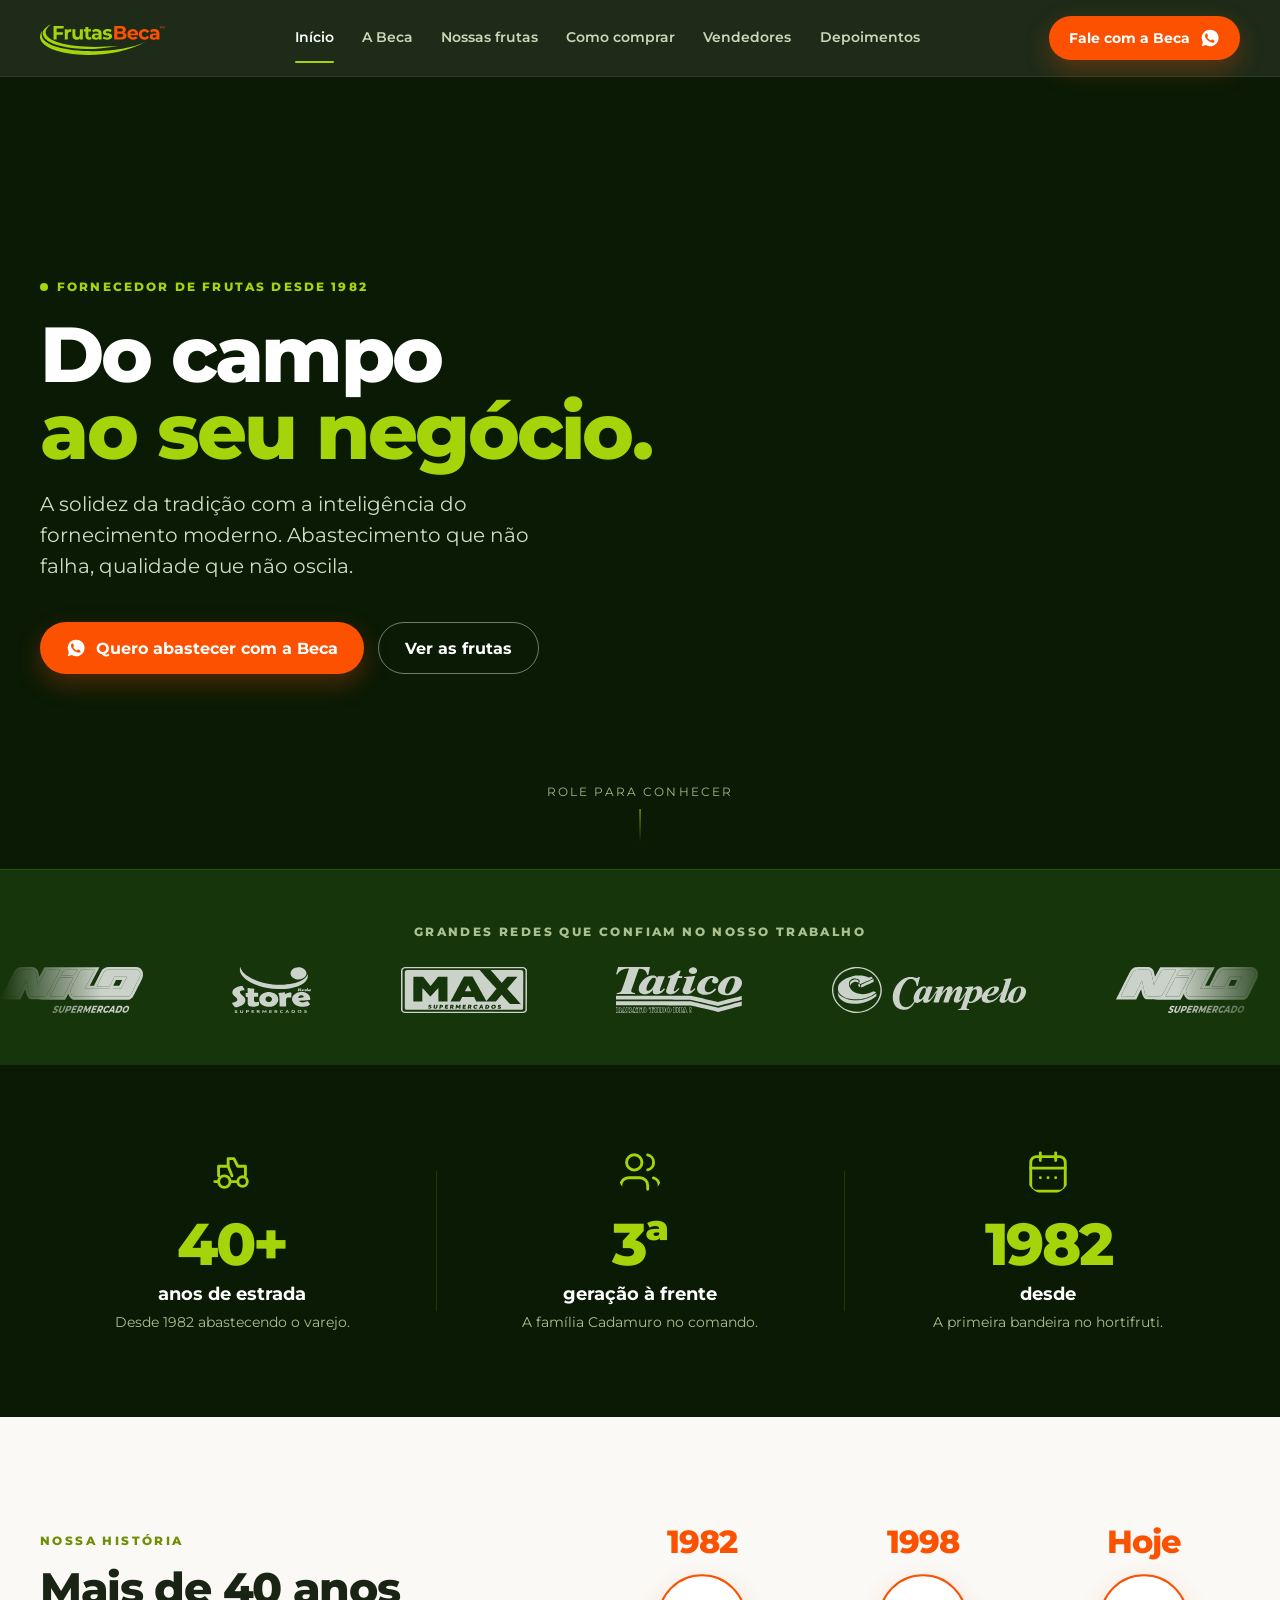
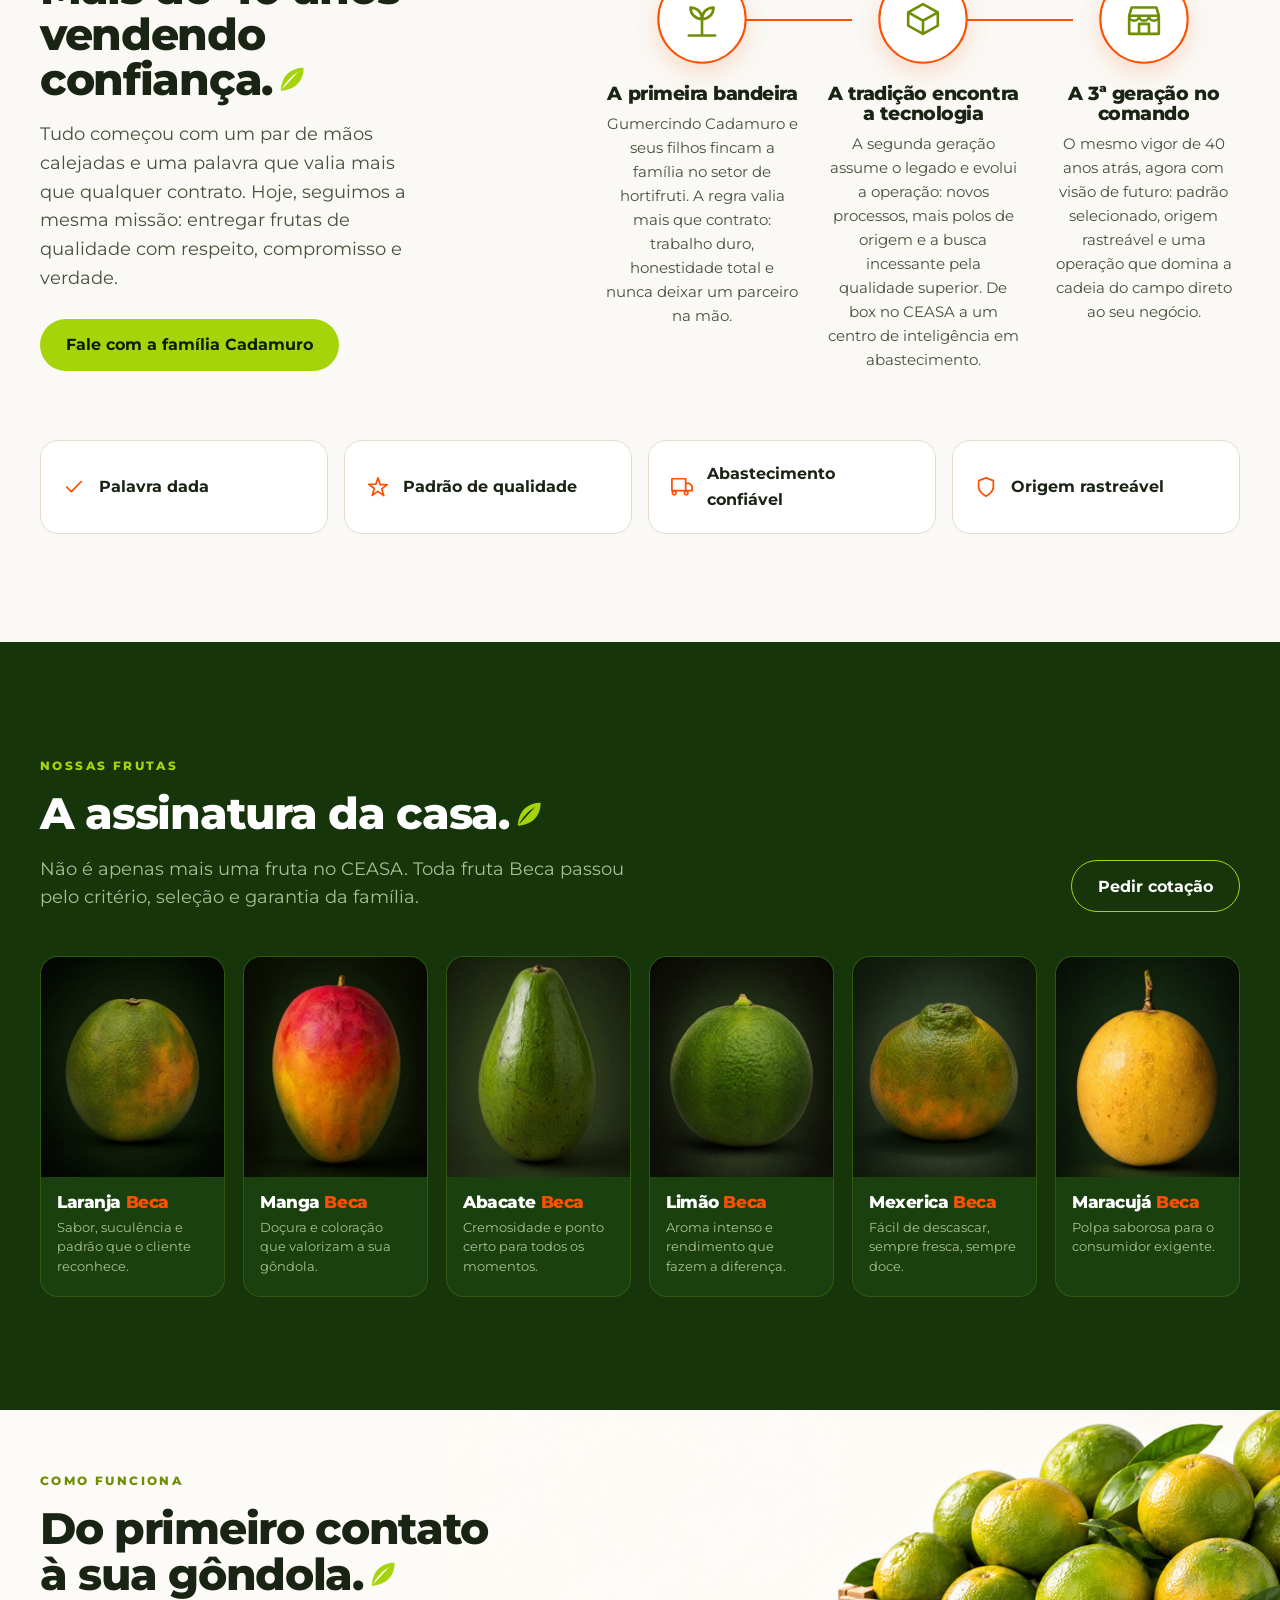
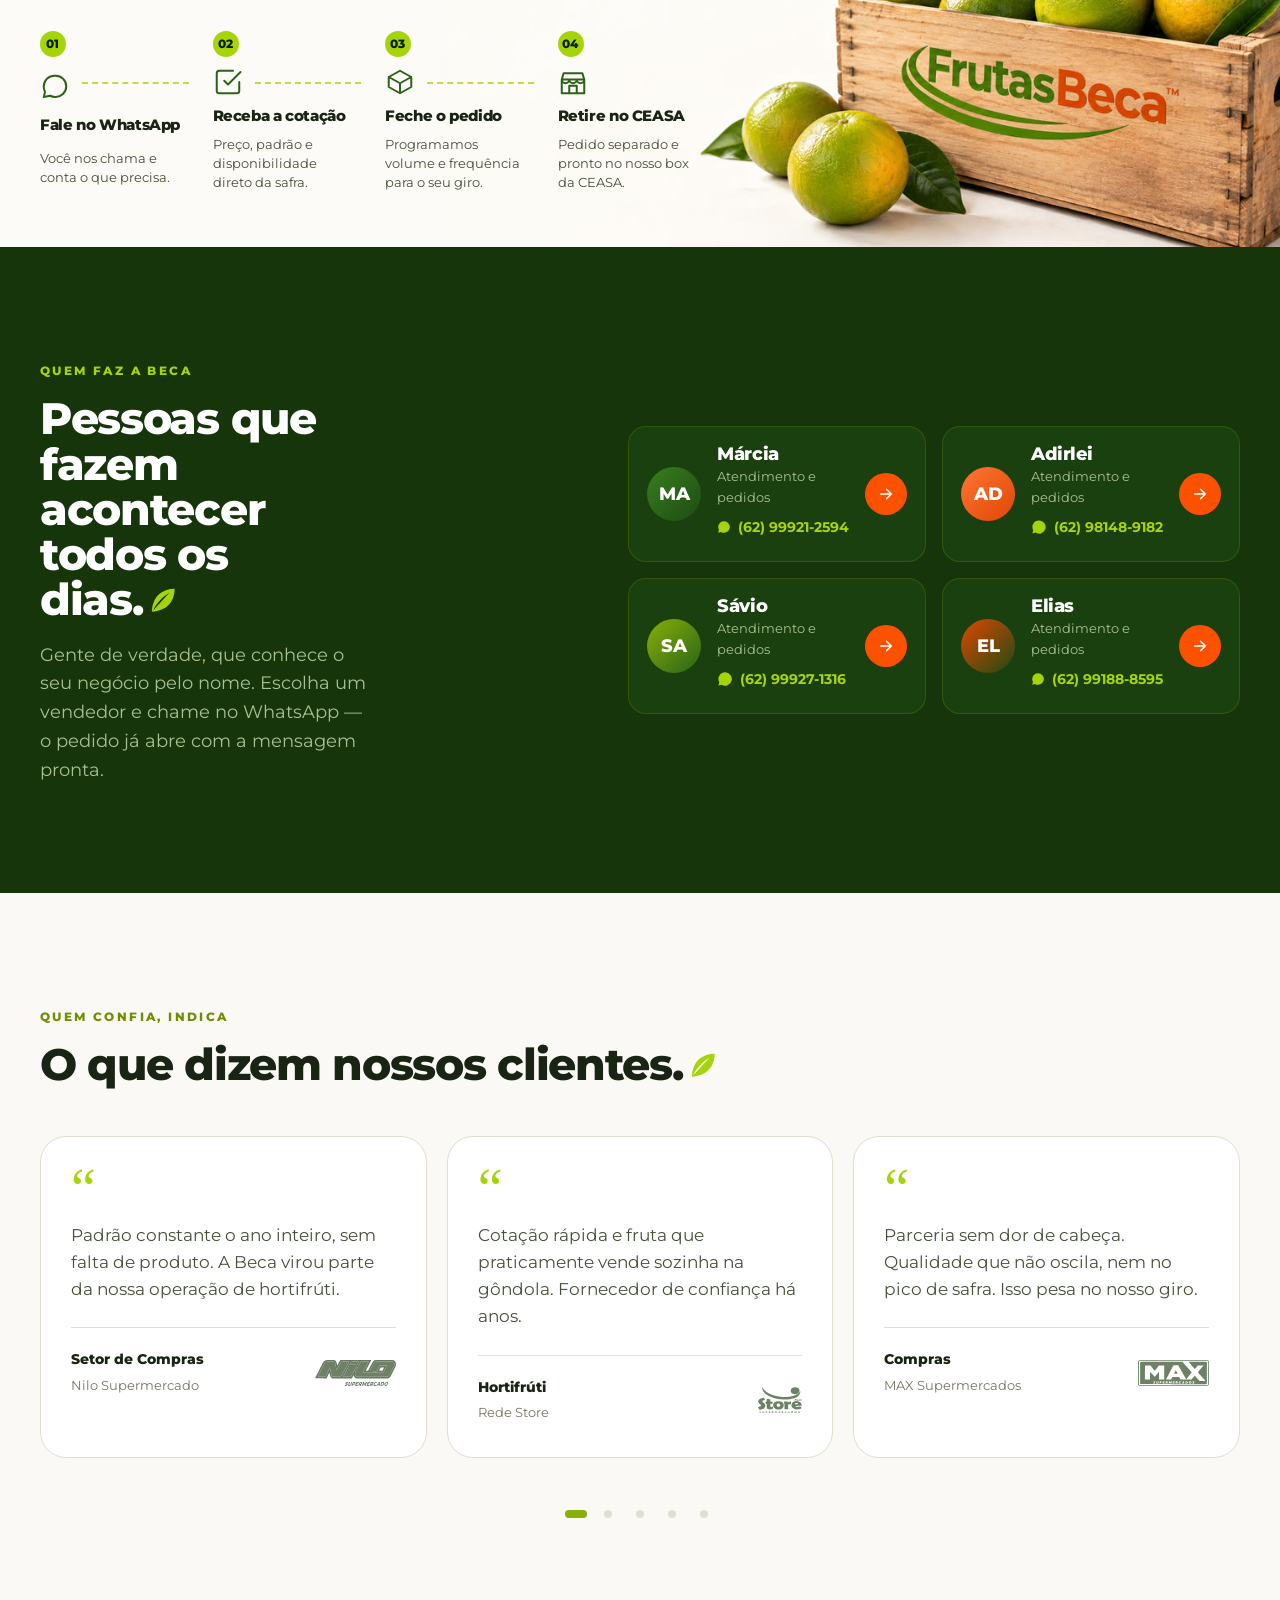
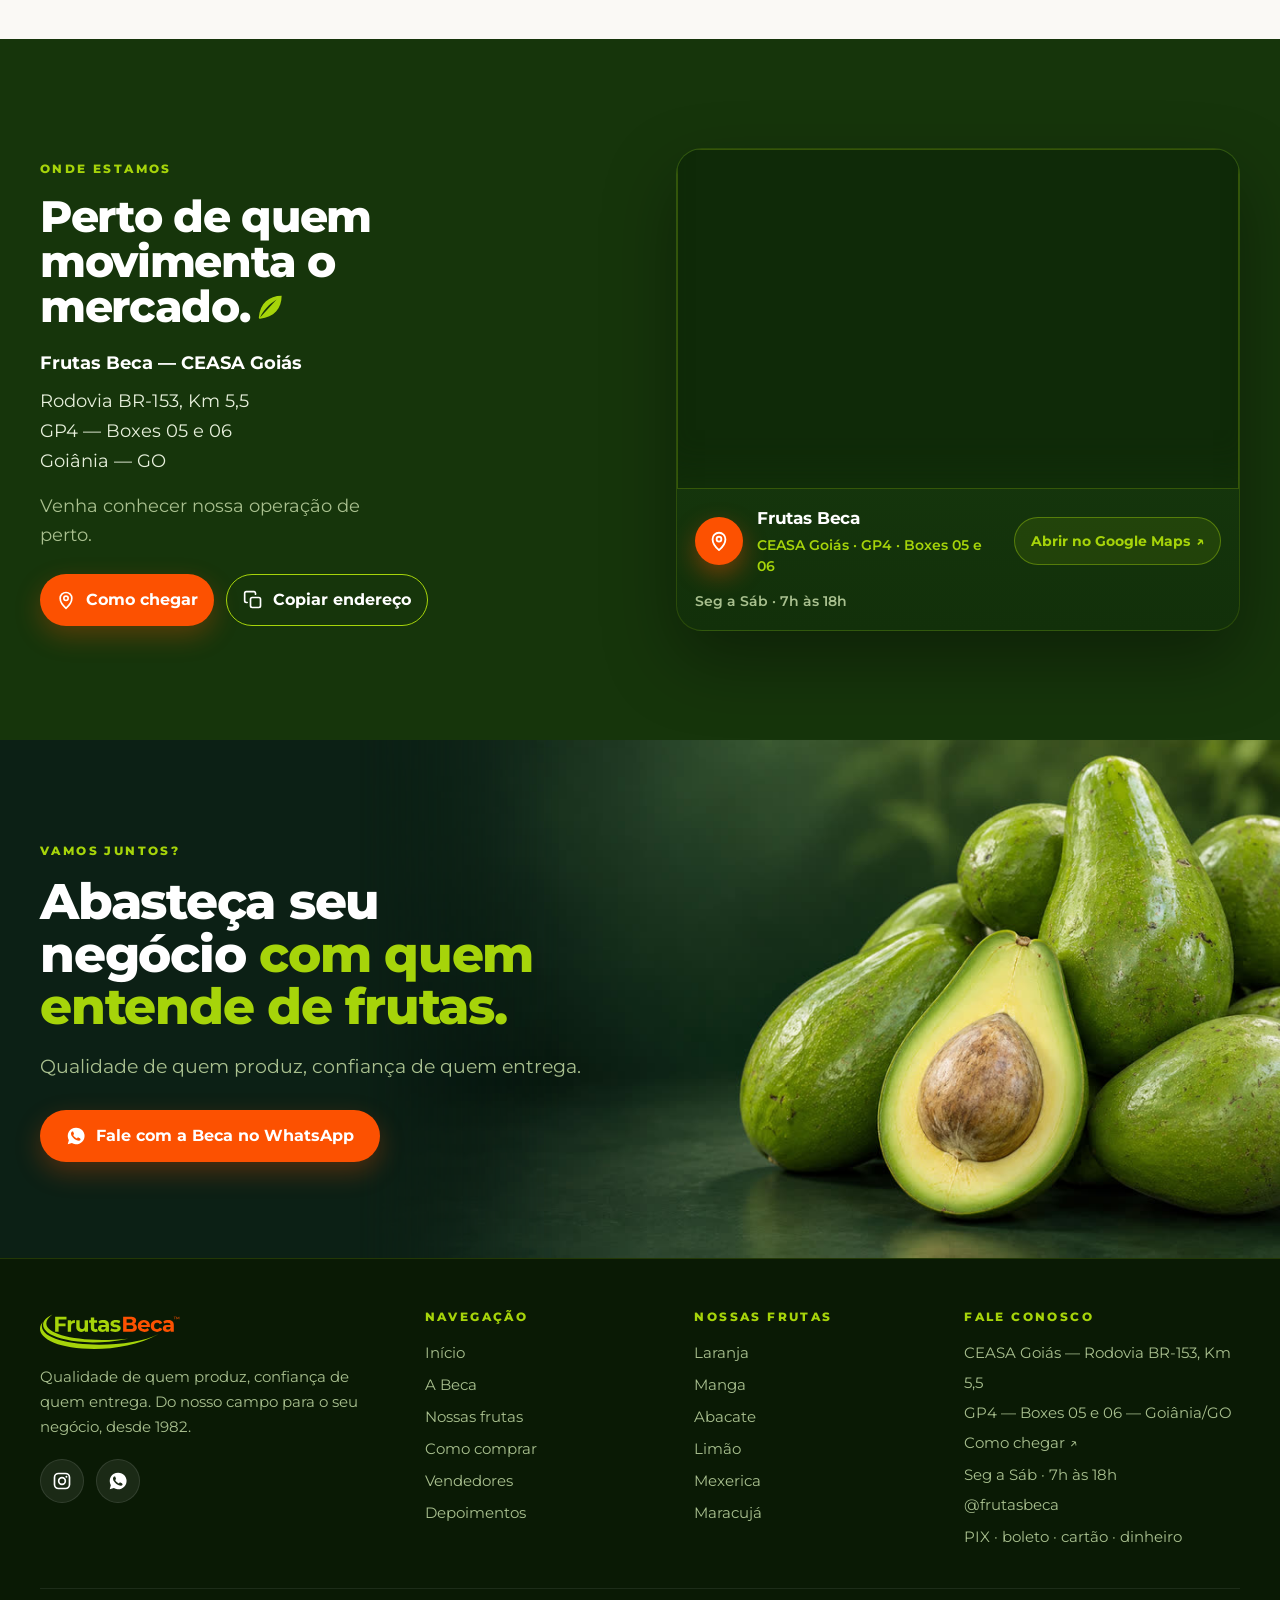
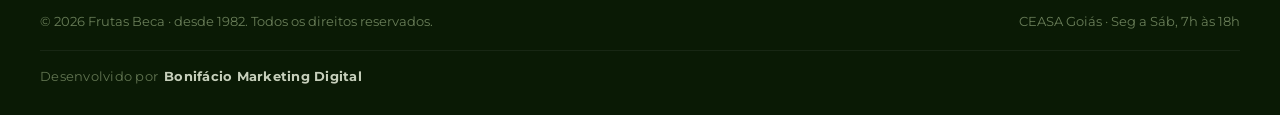
==== commit 25a358d3: "Acelera o marquee dos logos de parceiros Ciclo de 34s para 12s (~33 px/s → ~92 px/s) e nova versão d" ====
--- a/index.html
+++ b/index.html
@@ -34,7 +34,7 @@
 <link rel="preconnect" href="https://fonts.gstatic.com" crossorigin>
 <link href="https://fonts.googleapis.com/css2?family=Montserrat:wght@400;500;600;700;800&display=swap" rel="stylesheet">
 <link rel="stylesheet" href="css/tokens.css?v=20260919a">
-<link rel="stylesheet" href="css/beca.css?v=20260919d">
+<link rel="stylesheet" href="css/beca.css?v=20261005a">
 
 <script type="application/ld+json">
 {
--- a/css/beca.css
+++ b/css/beca.css
@@ -328,7 +328,7 @@
   width: max-content;
   align-items: center;
   gap: clamp(44px, 7vw, 96px);
-  animation: marquee 34s linear infinite;
+  animation: marquee 12s linear infinite;
 }
 .marquee:hover .marquee__track { animation-play-state: paused; }
 .marquee__track img {
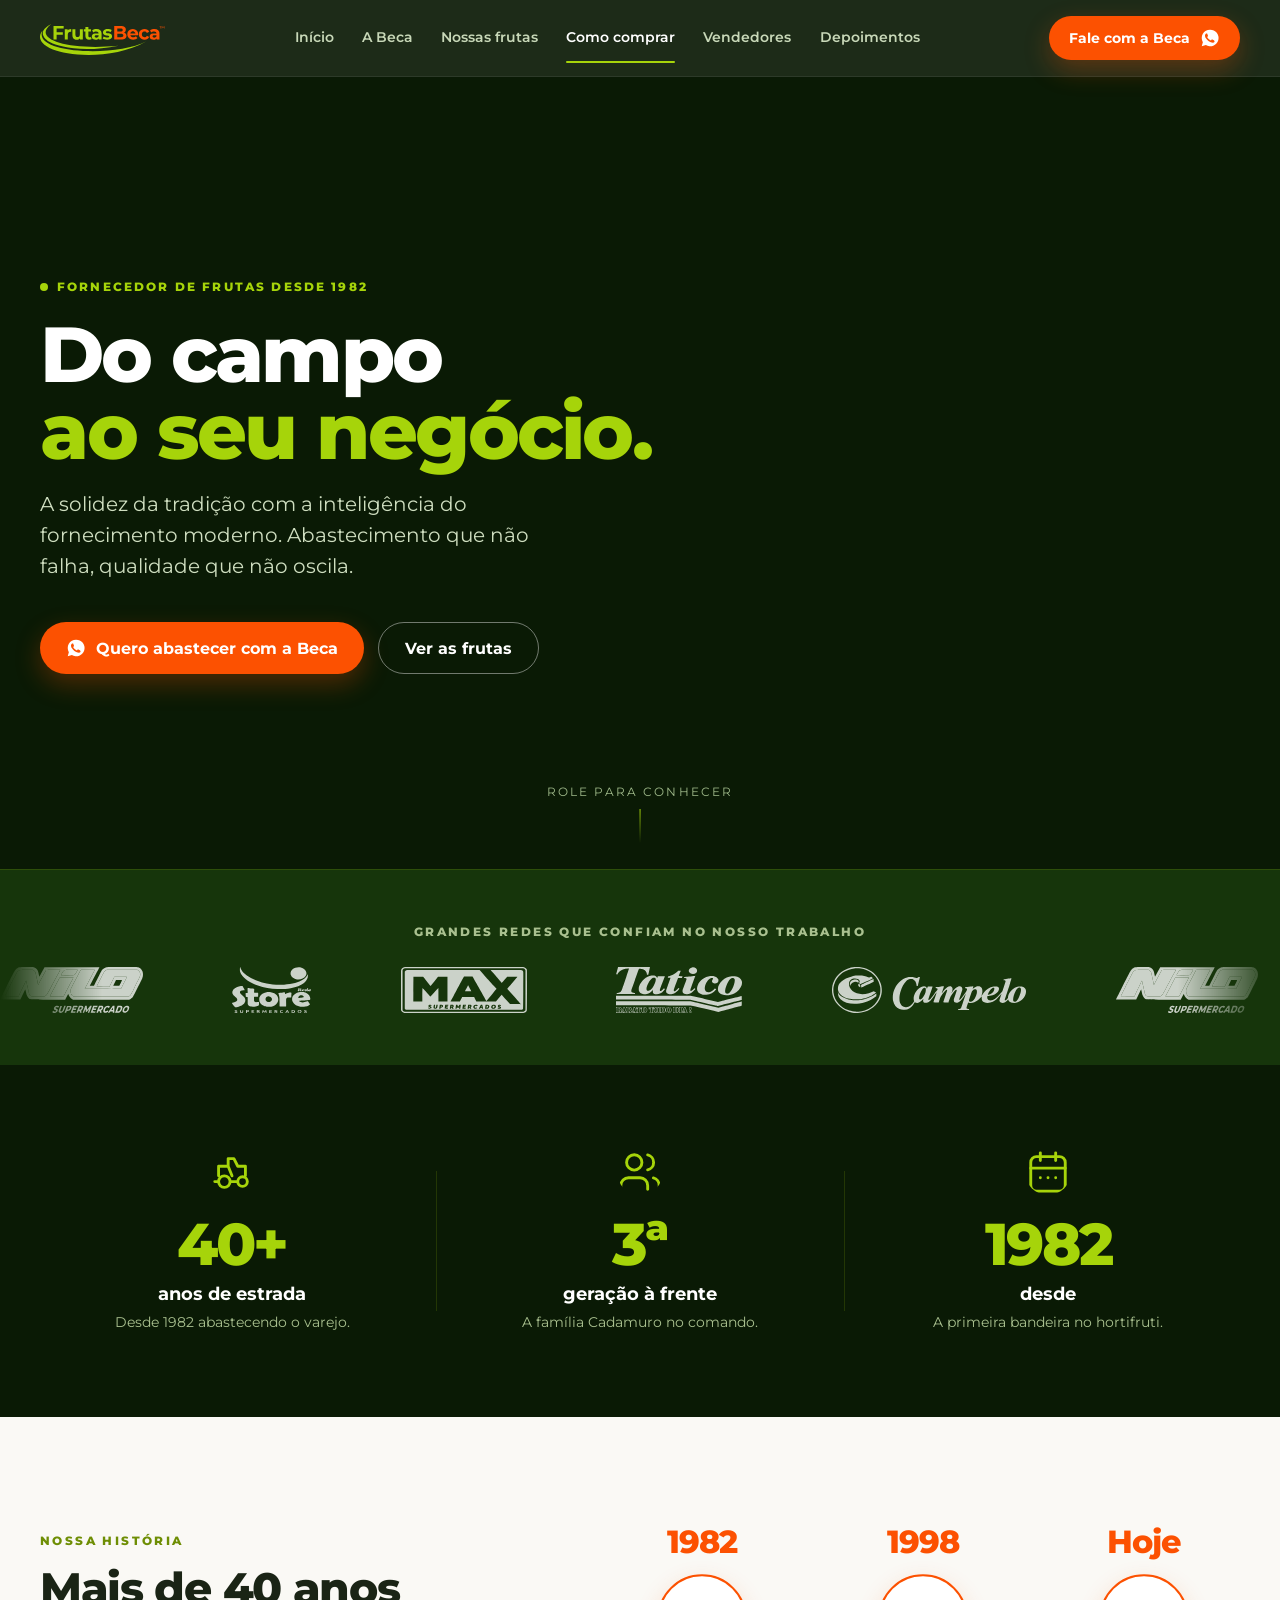
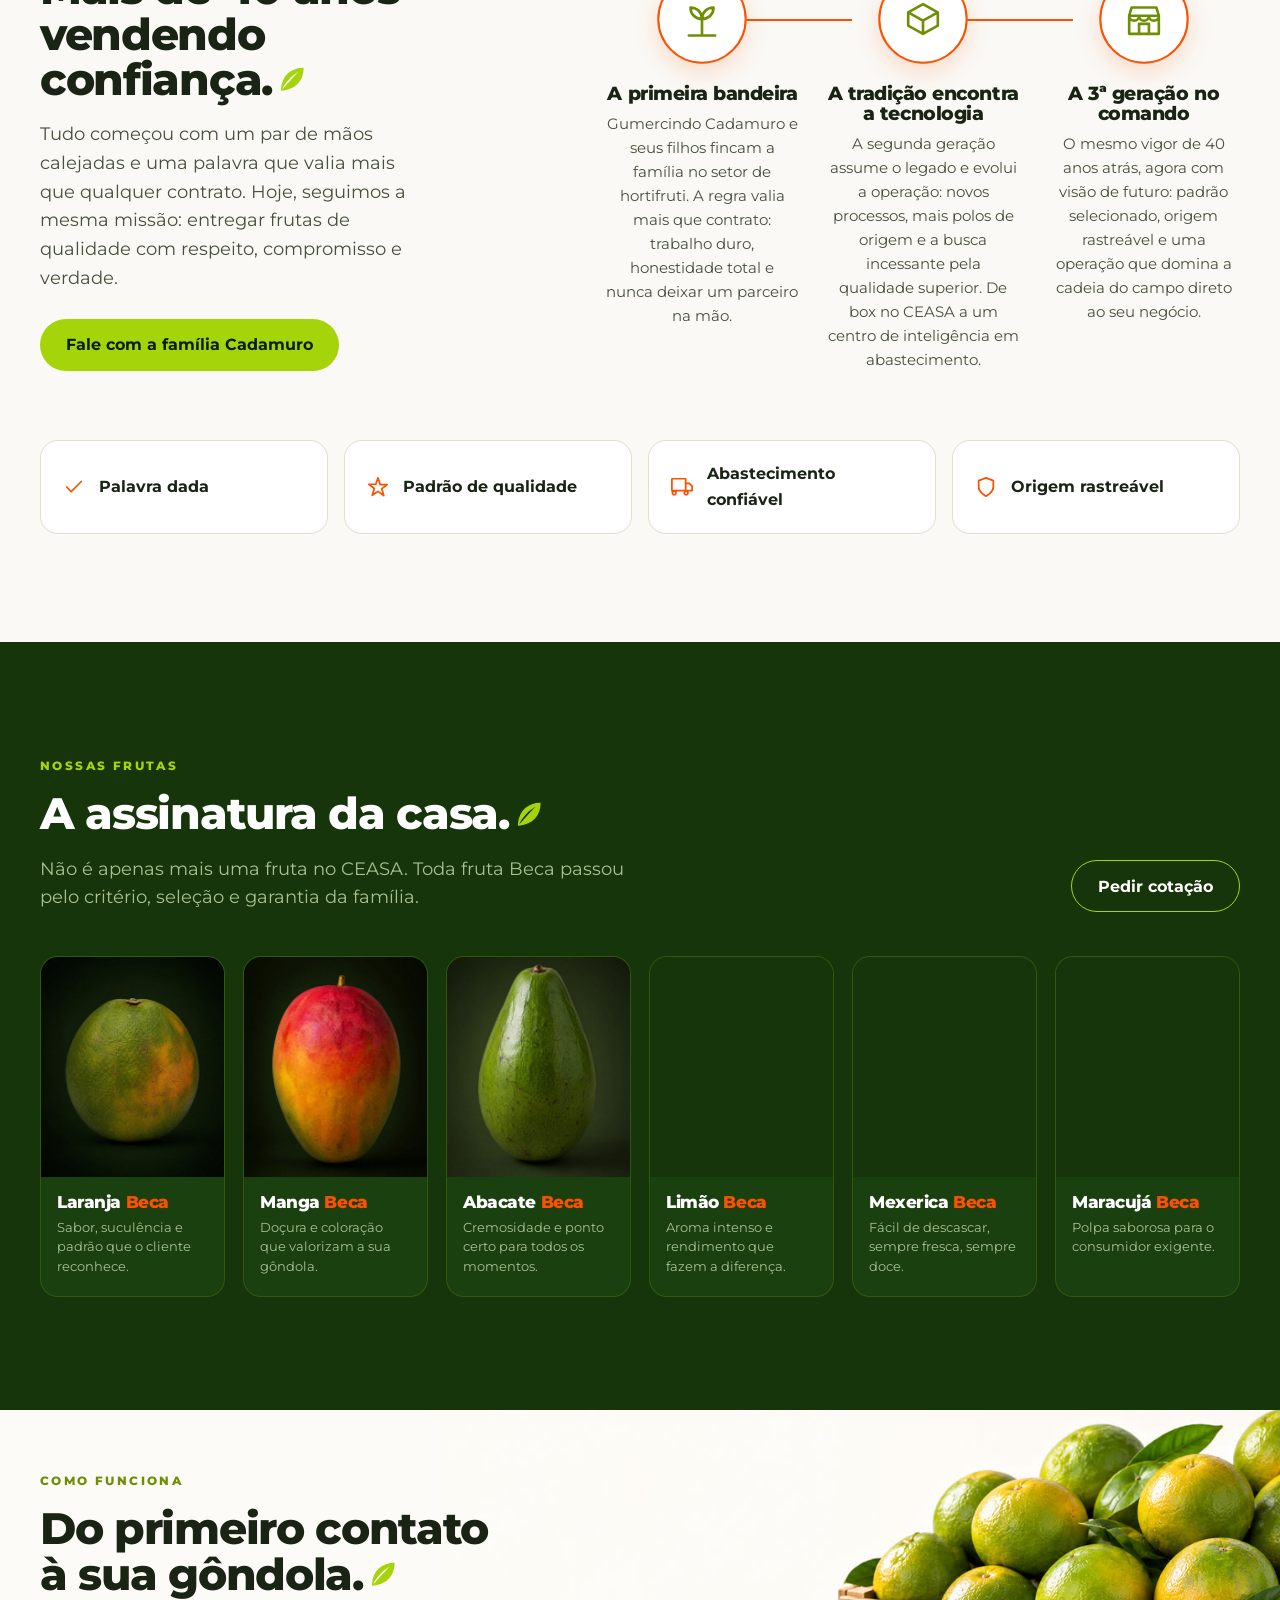
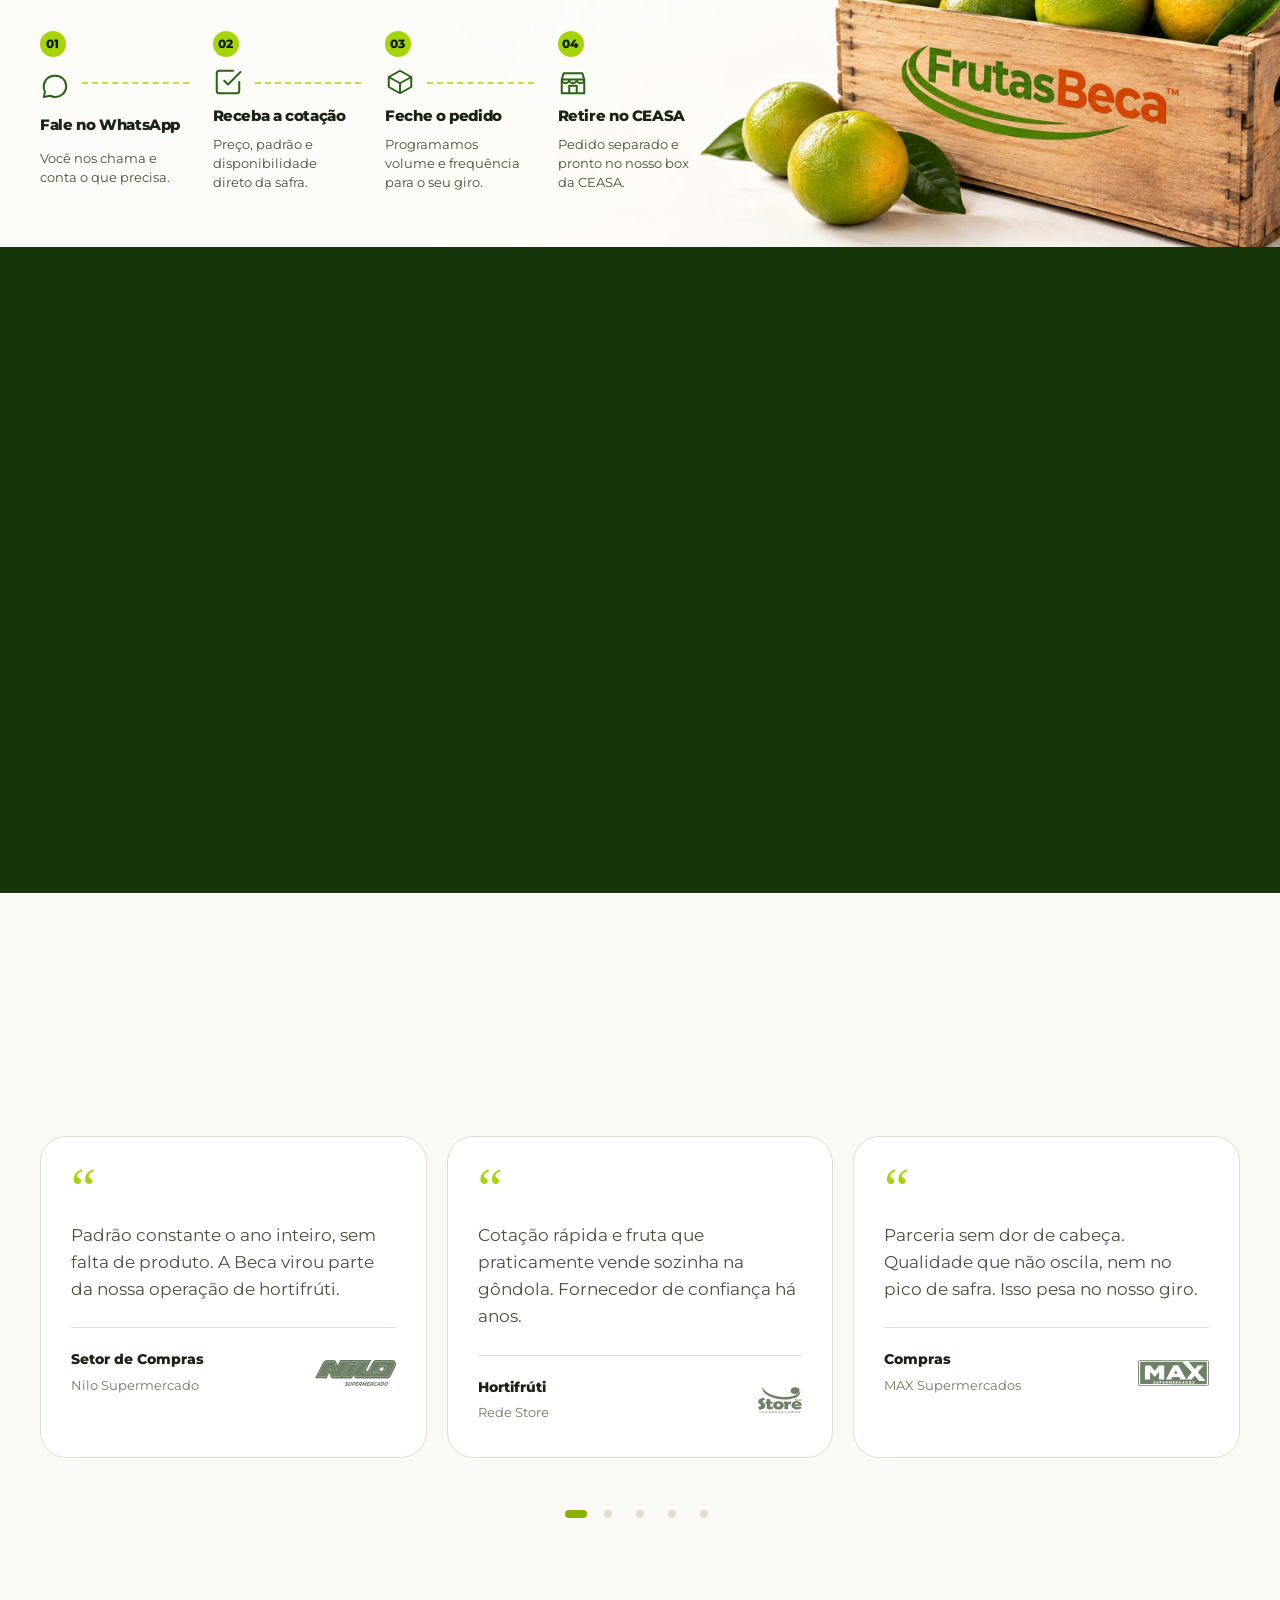
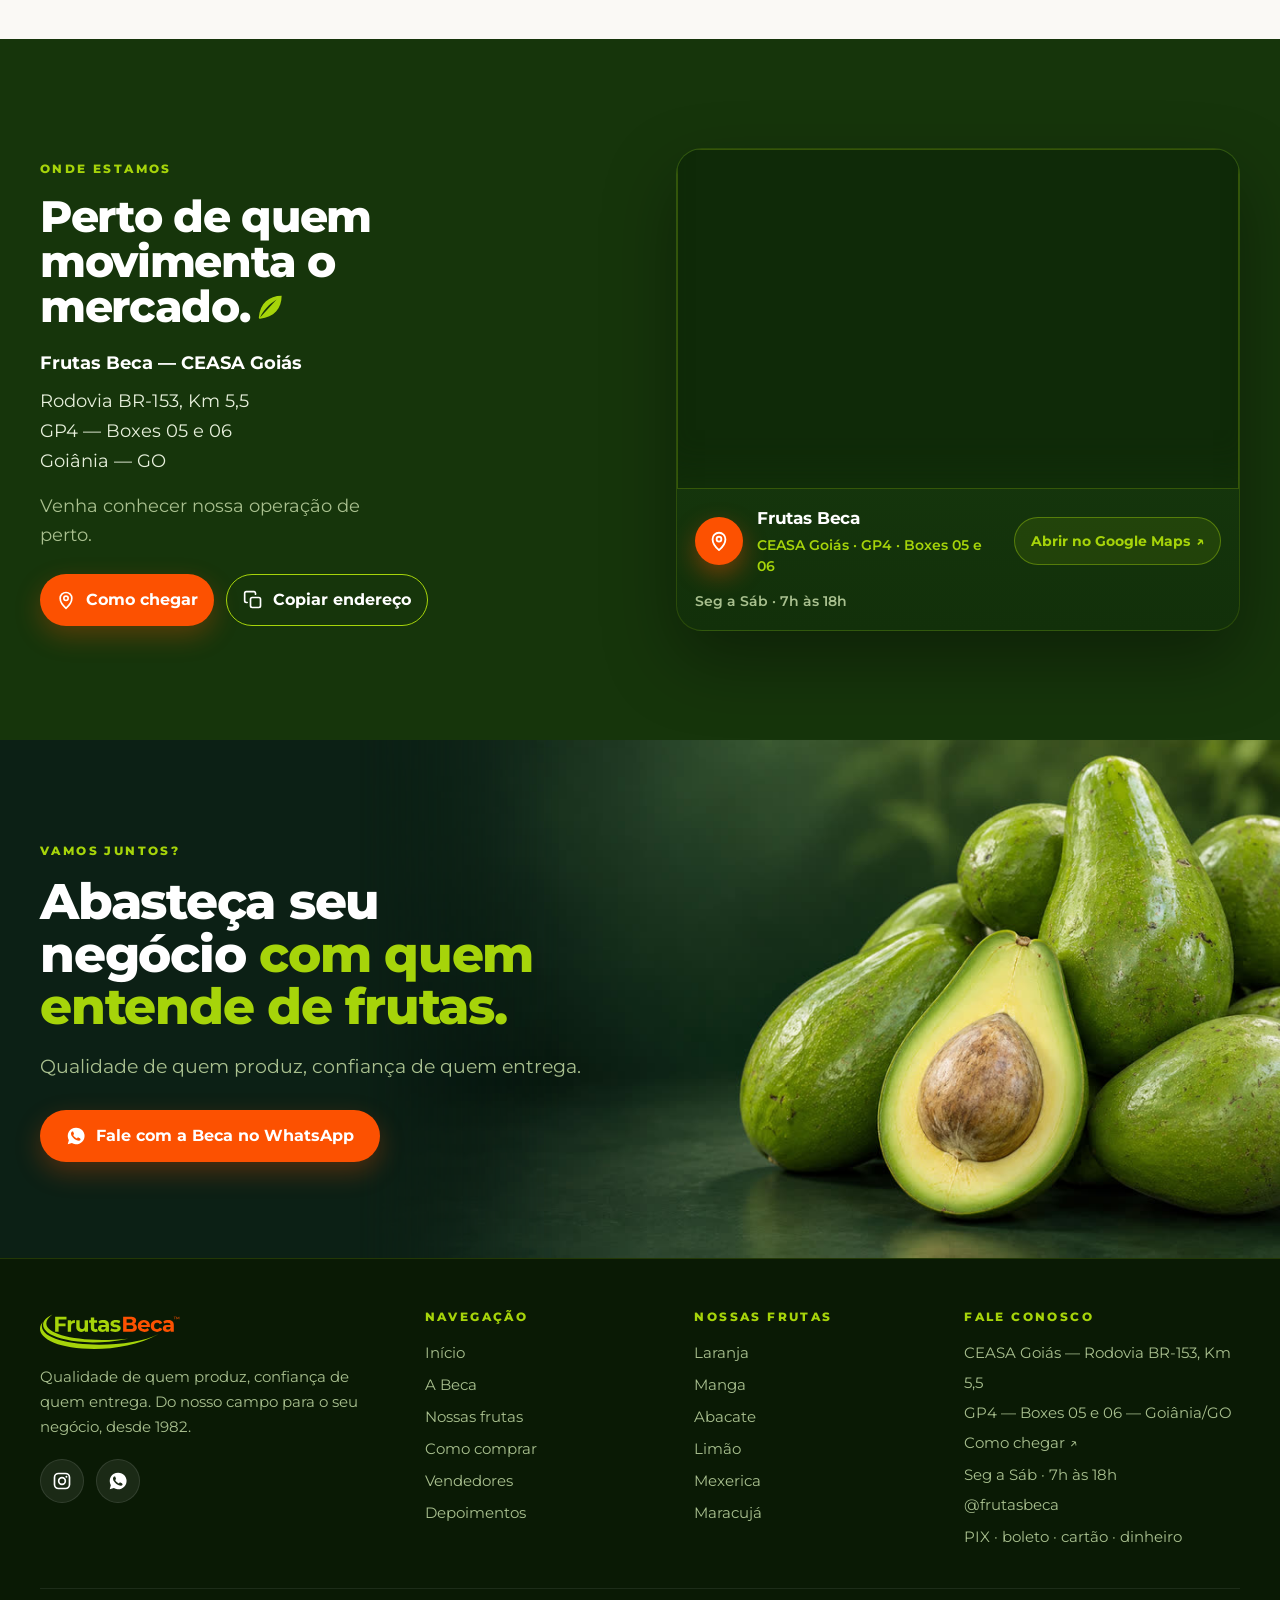
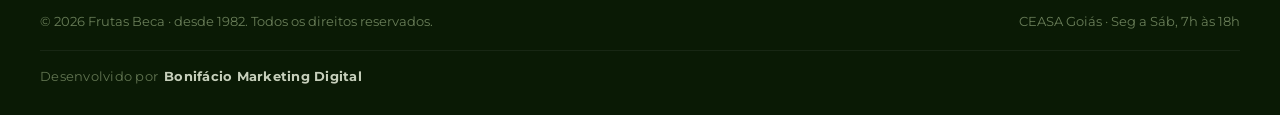
==== commit e0c5f67e: "Estabiliza a velocidade do marquee no carregamento A animação dividia a thread com o vídeo do hero e" ====
--- a/index.html
+++ b/index.html
@@ -34,7 +34,7 @@
 <link rel="preconnect" href="https://fonts.gstatic.com" crossorigin>
 <link href="https://fonts.googleapis.com/css2?family=Montserrat:wght@400;500;600;700;800&display=swap" rel="stylesheet">
 <link rel="stylesheet" href="css/tokens.css?v=20260919a">
-<link rel="stylesheet" href="css/beca.css?v=20261005a">
+<link rel="stylesheet" href="css/beca.css?v=20261005e">
 
 <script type="application/ld+json">
 {
@@ -149,16 +149,26 @@
   </div>
   <div class="marquee">
     <div class="marquee__track">
-      <img src="parceiros/nilo.svg" alt="Nilo Supermercado" loading="lazy">
-      <img src="parceiros/store.svg" alt="Store Rede de Supermercados" loading="lazy">
-      <img src="parceiros/max.svg" alt="Max Supermercados" loading="lazy">
-      <img src="parceiros/tatico.svg" alt="Tatico" loading="lazy">
-      <img src="parceiros/campelo.svg" alt="Campelo" loading="lazy">
-      <img src="parceiros/nilo.svg" alt="" aria-hidden="true" loading="lazy">
-      <img src="parceiros/store.svg" alt="" aria-hidden="true" loading="lazy">
-      <img src="parceiros/max.svg" alt="" aria-hidden="true" loading="lazy">
-      <img src="parceiros/tatico.svg" alt="" aria-hidden="true" loading="lazy">
-      <img src="parceiros/campelo.svg" alt="" aria-hidden="true" loading="lazy">
+      <img src="parceiros/nilo.svg" alt="Nilo Supermercado" decoding="async">
+      <img src="parceiros/store.svg" alt="Store Rede de Supermercados" decoding="async">
+      <img src="parceiros/max.svg" alt="Max Supermercados" decoding="async">
+      <img src="parceiros/tatico.svg" alt="Tatico" decoding="async">
+      <img src="parceiros/campelo.svg" alt="Campelo" decoding="async">
+      <img src="parceiros/nilo.svg" alt="" aria-hidden="true" decoding="async">
+      <img src="parceiros/store.svg" alt="" aria-hidden="true" decoding="async">
+      <img src="parceiros/max.svg" alt="" aria-hidden="true" decoding="async">
+      <img src="parceiros/tatico.svg" alt="" aria-hidden="true" decoding="async">
+      <img src="parceiros/campelo.svg" alt="" aria-hidden="true" decoding="async">
+      <img src="parceiros/nilo.svg" alt="" aria-hidden="true" decoding="async">
+      <img src="parceiros/store.svg" alt="" aria-hidden="true" decoding="async">
+      <img src="parceiros/max.svg" alt="" aria-hidden="true" decoding="async">
+      <img src="parceiros/tatico.svg" alt="" aria-hidden="true" decoding="async">
+      <img src="parceiros/campelo.svg" alt="" aria-hidden="true" decoding="async">
+      <img src="parceiros/nilo.svg" alt="" aria-hidden="true" decoding="async">
+      <img src="parceiros/store.svg" alt="" aria-hidden="true" decoding="async">
+      <img src="parceiros/max.svg" alt="" aria-hidden="true" decoding="async">
+      <img src="parceiros/tatico.svg" alt="" aria-hidden="true" decoding="async">
+      <img src="parceiros/campelo.svg" alt="" aria-hidden="true" decoding="async">
     </div>
   </div>
 </section>
@@ -434,7 +444,7 @@
         <blockquote><p>Padrão constante o ano inteiro, sem falta de produto. A Beca virou parte da nossa operação de hortifrúti.</p></blockquote>
         <figcaption class="quote__who">
           <div><b>Setor de Compras</b><span>Nilo Supermercado</span></div>
-          <img class="quote__logo" src="parceiros/nilo.svg" alt="" aria-hidden="true" loading="lazy">
+          <img class="quote__logo" src="parceiros/nilo.svg" alt="" aria-hidden="true" decoding="async">
         </figcaption>
       </figure>
       <figure class="quote">
@@ -442,7 +452,7 @@
         <blockquote><p>Cotação rápida e fruta que praticamente vende sozinha na gôndola. Fornecedor de confiança há anos.</p></blockquote>
         <figcaption class="quote__who">
           <div><b>Hortifrúti</b><span>Rede Store</span></div>
-          <img class="quote__logo" src="parceiros/store.svg" alt="" aria-hidden="true" loading="lazy">
+          <img class="quote__logo" src="parceiros/store.svg" alt="" aria-hidden="true" decoding="async">
         </figcaption>
       </figure>
       <figure class="quote">
@@ -450,7 +460,7 @@
         <blockquote><p>Parceria sem dor de cabeça. Qualidade que não oscila, nem no pico de safra. Isso pesa no nosso giro.</p></blockquote>
         <figcaption class="quote__who">
           <div><b>Compras</b><span>MAX Supermercados</span></div>
-          <img class="quote__logo" src="parceiros/max.svg" alt="" aria-hidden="true" loading="lazy">
+          <img class="quote__logo" src="parceiros/max.svg" alt="" aria-hidden="true" decoding="async">
         </figcaption>
       </figure>
       <figure class="quote">
@@ -458,7 +468,7 @@
         <blockquote><p>Palavra dada é palavra honrada. A gente combina o padrão e é exatamente o que chega na retirada.</p></blockquote>
         <figcaption class="quote__who">
           <div><b>Setor de Compras</b><span>Tatico</span></div>
-          <img class="quote__logo" src="parceiros/tatico.svg" alt="" aria-hidden="true" loading="lazy">
+          <img class="quote__logo" src="parceiros/tatico.svg" alt="" aria-hidden="true" decoding="async">
         </figcaption>
       </figure>
       <figure class="quote">
@@ -466,7 +476,7 @@
         <blockquote><p>Atendimento olho no olho. Falo direto com o vendedor no WhatsApp e resolvo o pedido na hora.</p></blockquote>
         <figcaption class="quote__who">
           <div><b>Hortifrúti</b><span>Campelo</span></div>
-          <img class="quote__logo" src="parceiros/campelo.svg" alt="" aria-hidden="true" loading="lazy">
+          <img class="quote__logo" src="parceiros/campelo.svg" alt="" aria-hidden="true" decoding="async">
         </figcaption>
       </figure>
     </div>
--- a/css/beca.css
+++ b/css/beca.css
@@ -320,6 +320,7 @@
 .marquee {
   position: relative;
   overflow: hidden;
+  contain: paint;
   -webkit-mask-image: linear-gradient(90deg, transparent, #000 8%, #000 92%, transparent);
   mask-image: linear-gradient(90deg, transparent, #000 8%, #000 92%, transparent);
 }
@@ -327,20 +328,32 @@
   display: flex;
   width: max-content;
   align-items: center;
-  gap: clamp(44px, 7vw, 96px);
-  animation: marquee 12s linear infinite;
+  --mq-gap: clamp(44px, 7vw, 96px);
+  gap: var(--mq-gap);
+  animation: marquee 24s linear infinite;
+  /* camada própria no compositor: a animação não divide a thread com o vídeo do hero
+     e os logos não são repintados a cada quadro */
+  will-change: transform;
+  backface-visibility: hidden;
+  /* um único filtro no trilho em vez de um por logo (eram 20) */
+  filter: brightness(0) invert(1);
 }
 .marquee:hover .marquee__track { animation-play-state: paused; }
 .marquee__track img {
   height: clamp(30px, 5.4vw, 46px);
   width: auto;
   flex: none;
-  filter: brightness(0) invert(1);
   opacity: .78;
   transition: opacity var(--t);
 }
 .marquee__track img:hover { opacity: 1; }
-@keyframes marquee { from { transform: translateX(0); } to { transform: translateX(-50%); } }
+/* Loop sem salto: 20 logos e 19 intervalos. Metade da largura = 10 logos + 9,5 intervalos;
+   o deslocamento certo é 10 logos + 10 intervalos (= -50% - meio gap), para o 11º logo cair
+   exatamente onde o 1º estava. As cópias extras garantem que o trilho nunca "acabe" na tela. */
+@keyframes marquee { from { transform: translateX(0); } to { transform: translateX(calc(-50% - var(--mq-gap) / 2)); } }
+/* no mobile os logos são menores → trilho mais curto; duração menor para manter a mesma sensação de velocidade */
+@media (max-width: 767px) { .marquee__track { animation-duration: 12s; } }
+@media (min-width: 768px) and (max-width: 1023px) { .marquee__track { animation-duration: 18s; } }
 
 /* ---------------------------------------------------------------
    8. NÚMEROS / AUTORIDADE
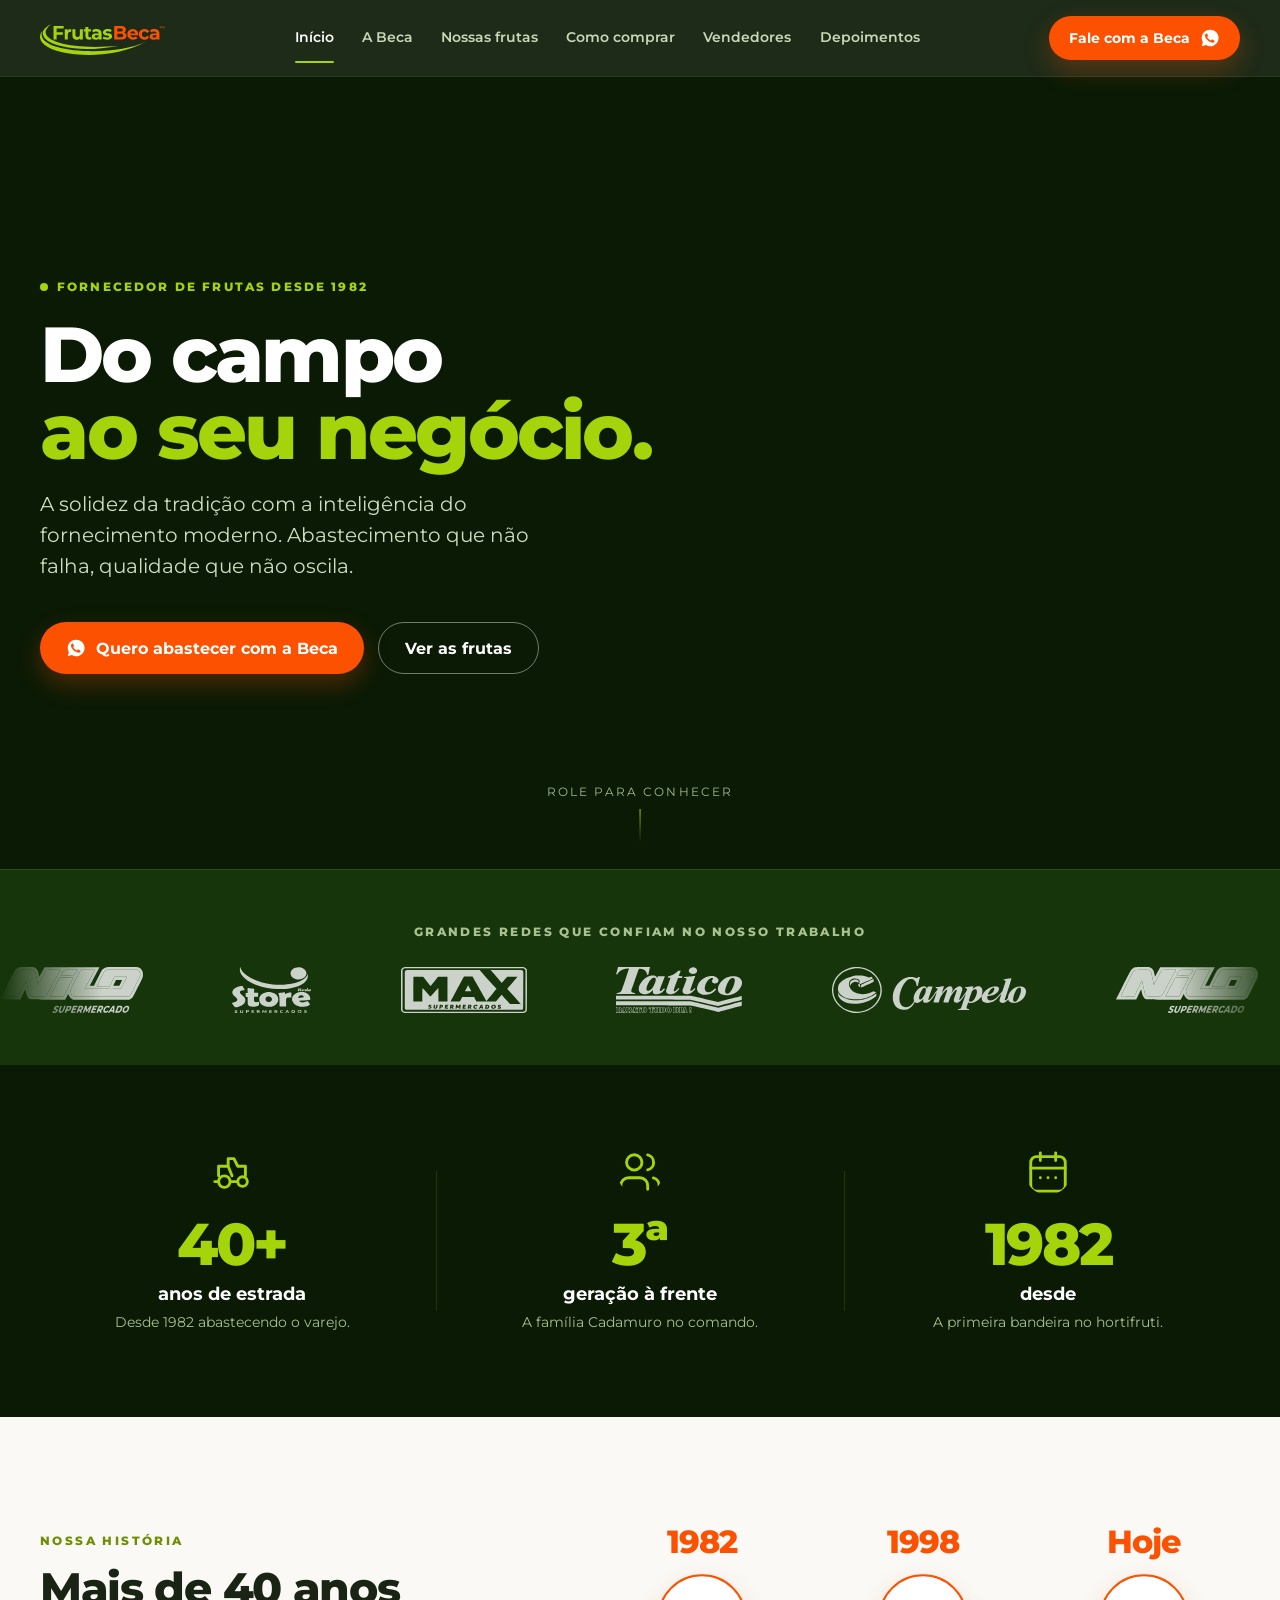
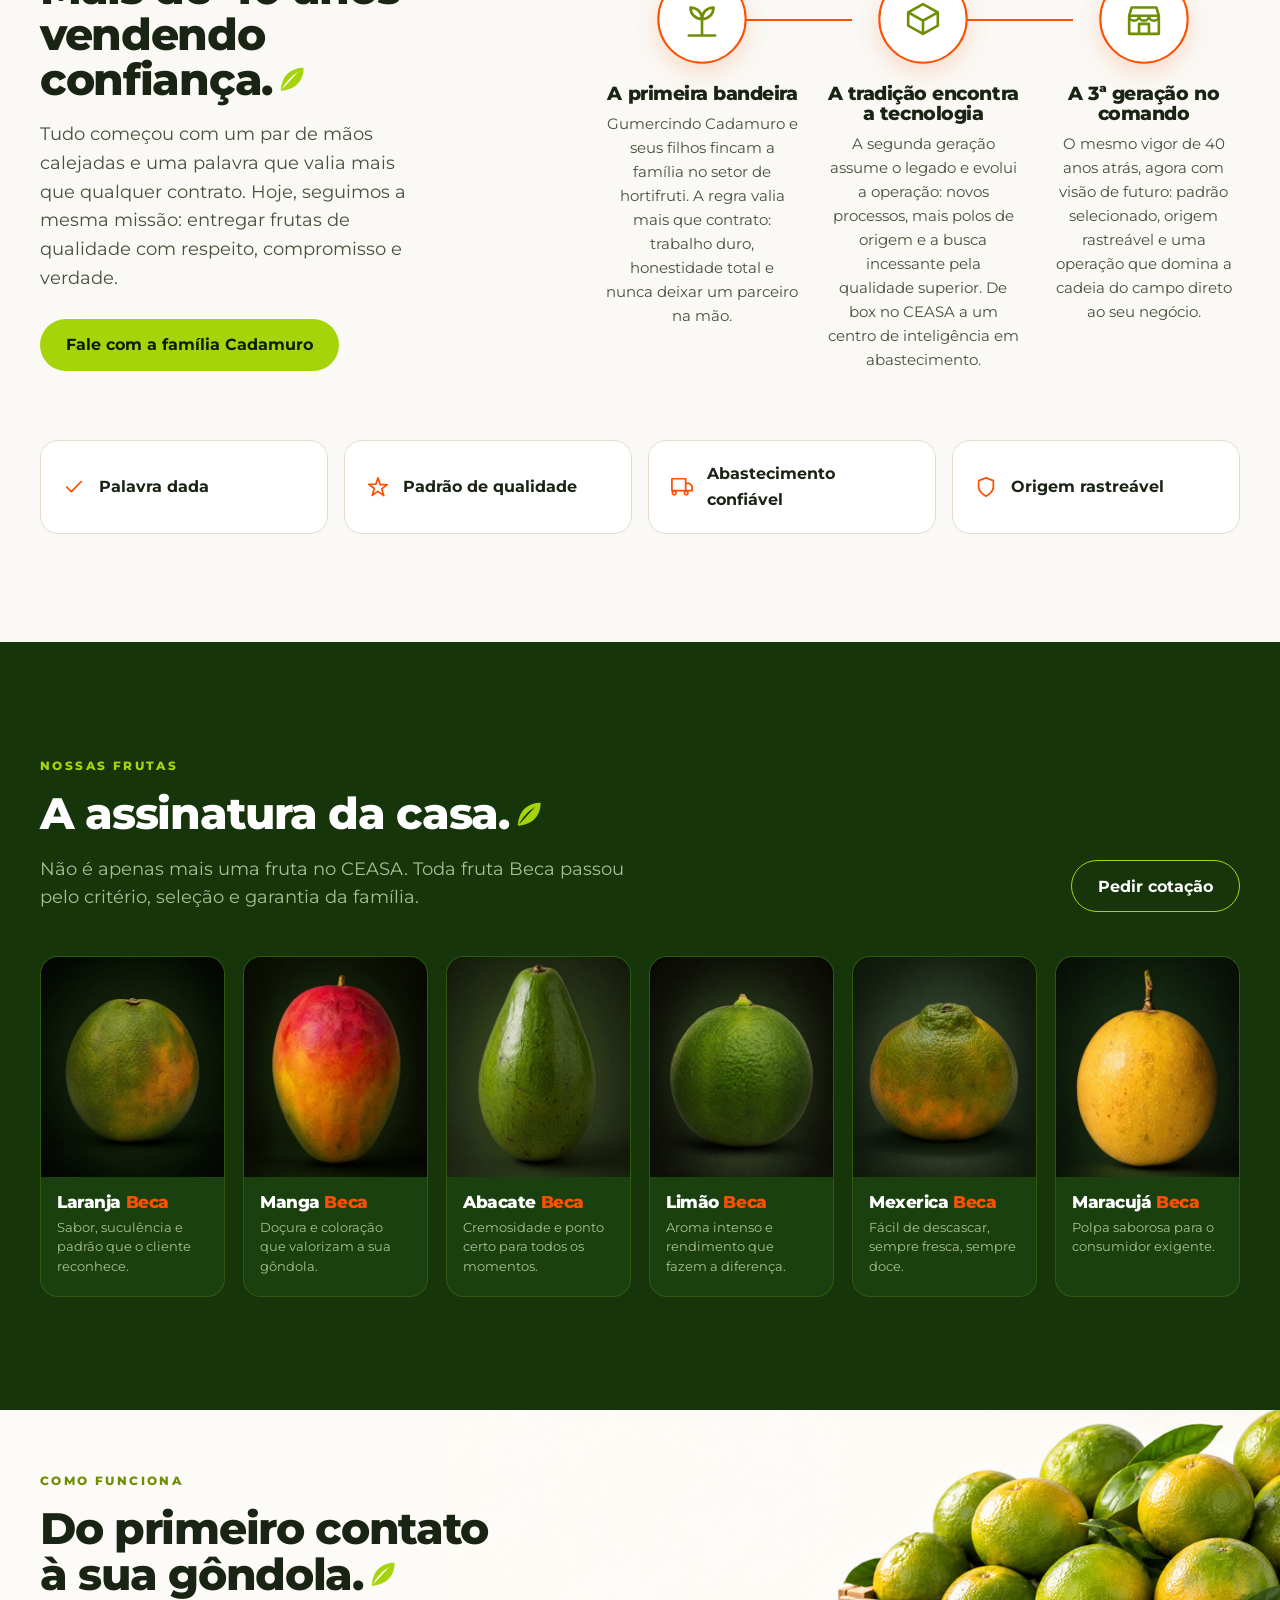
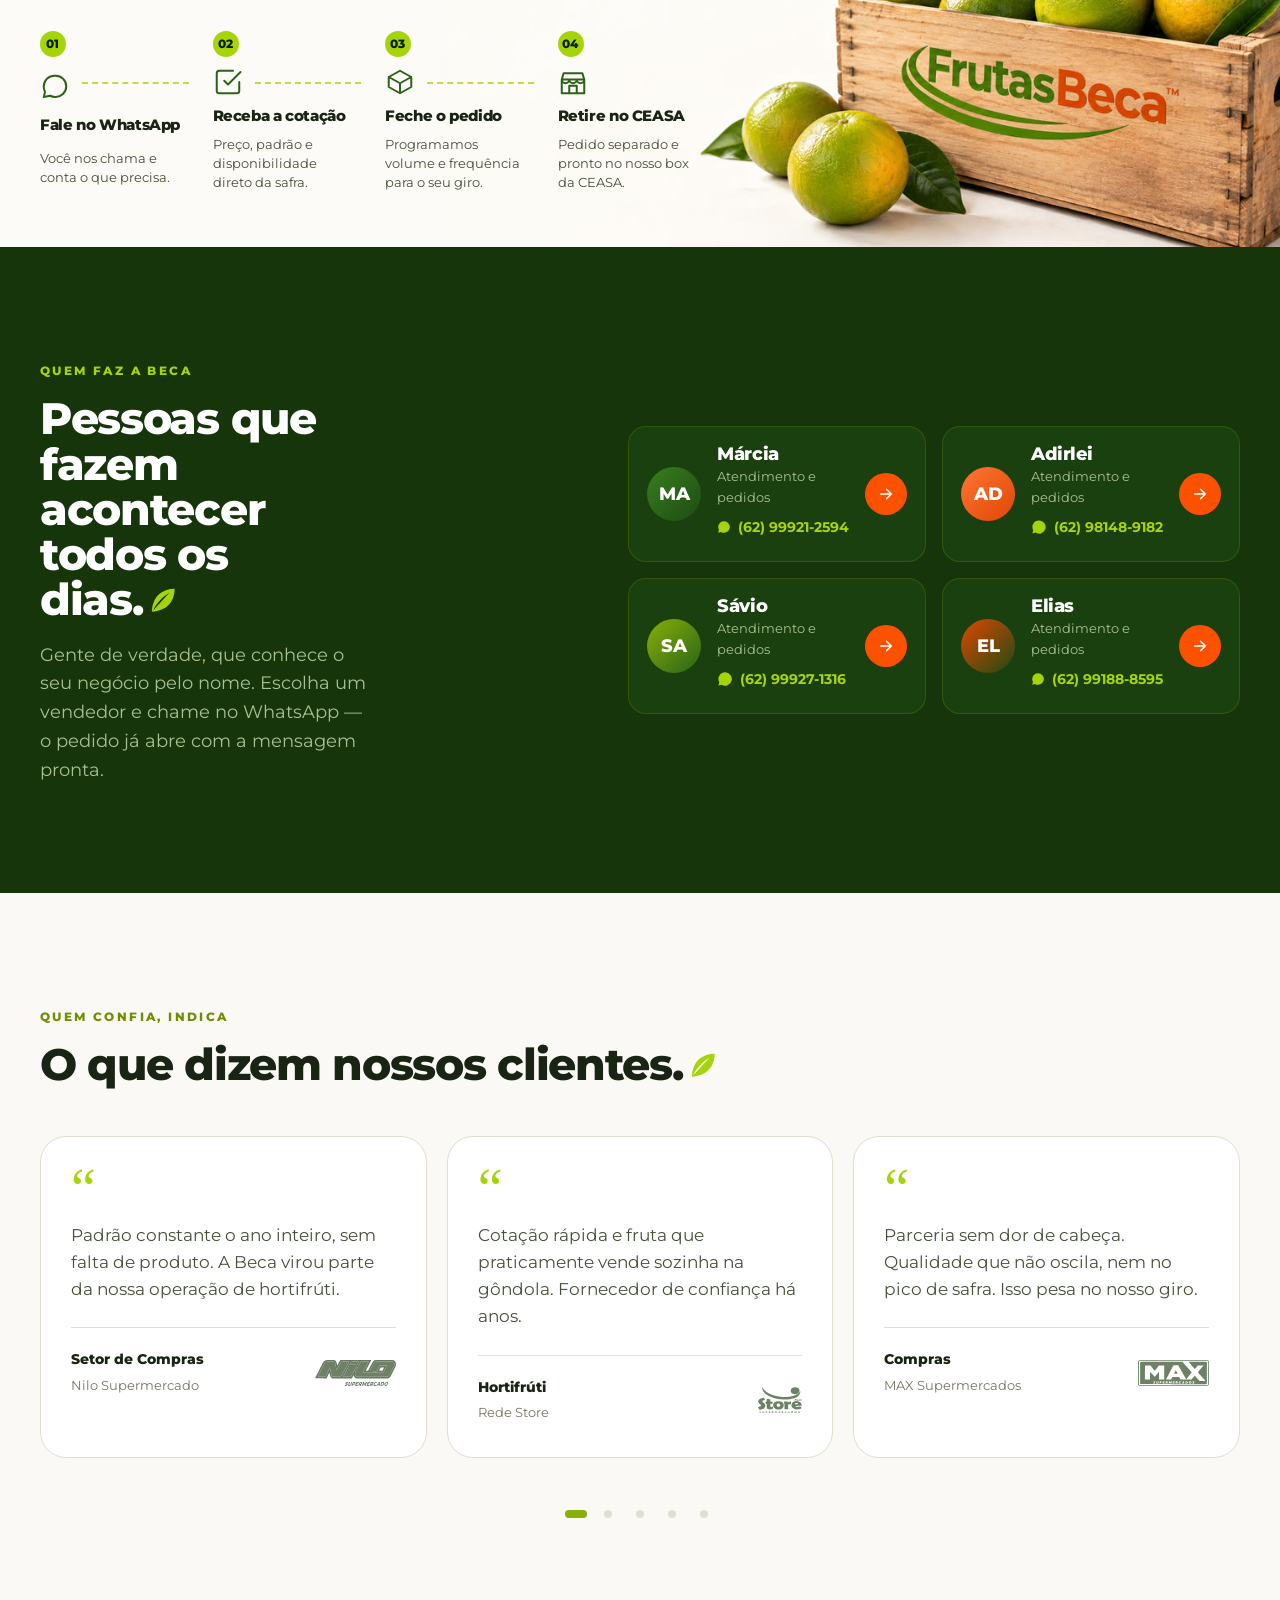
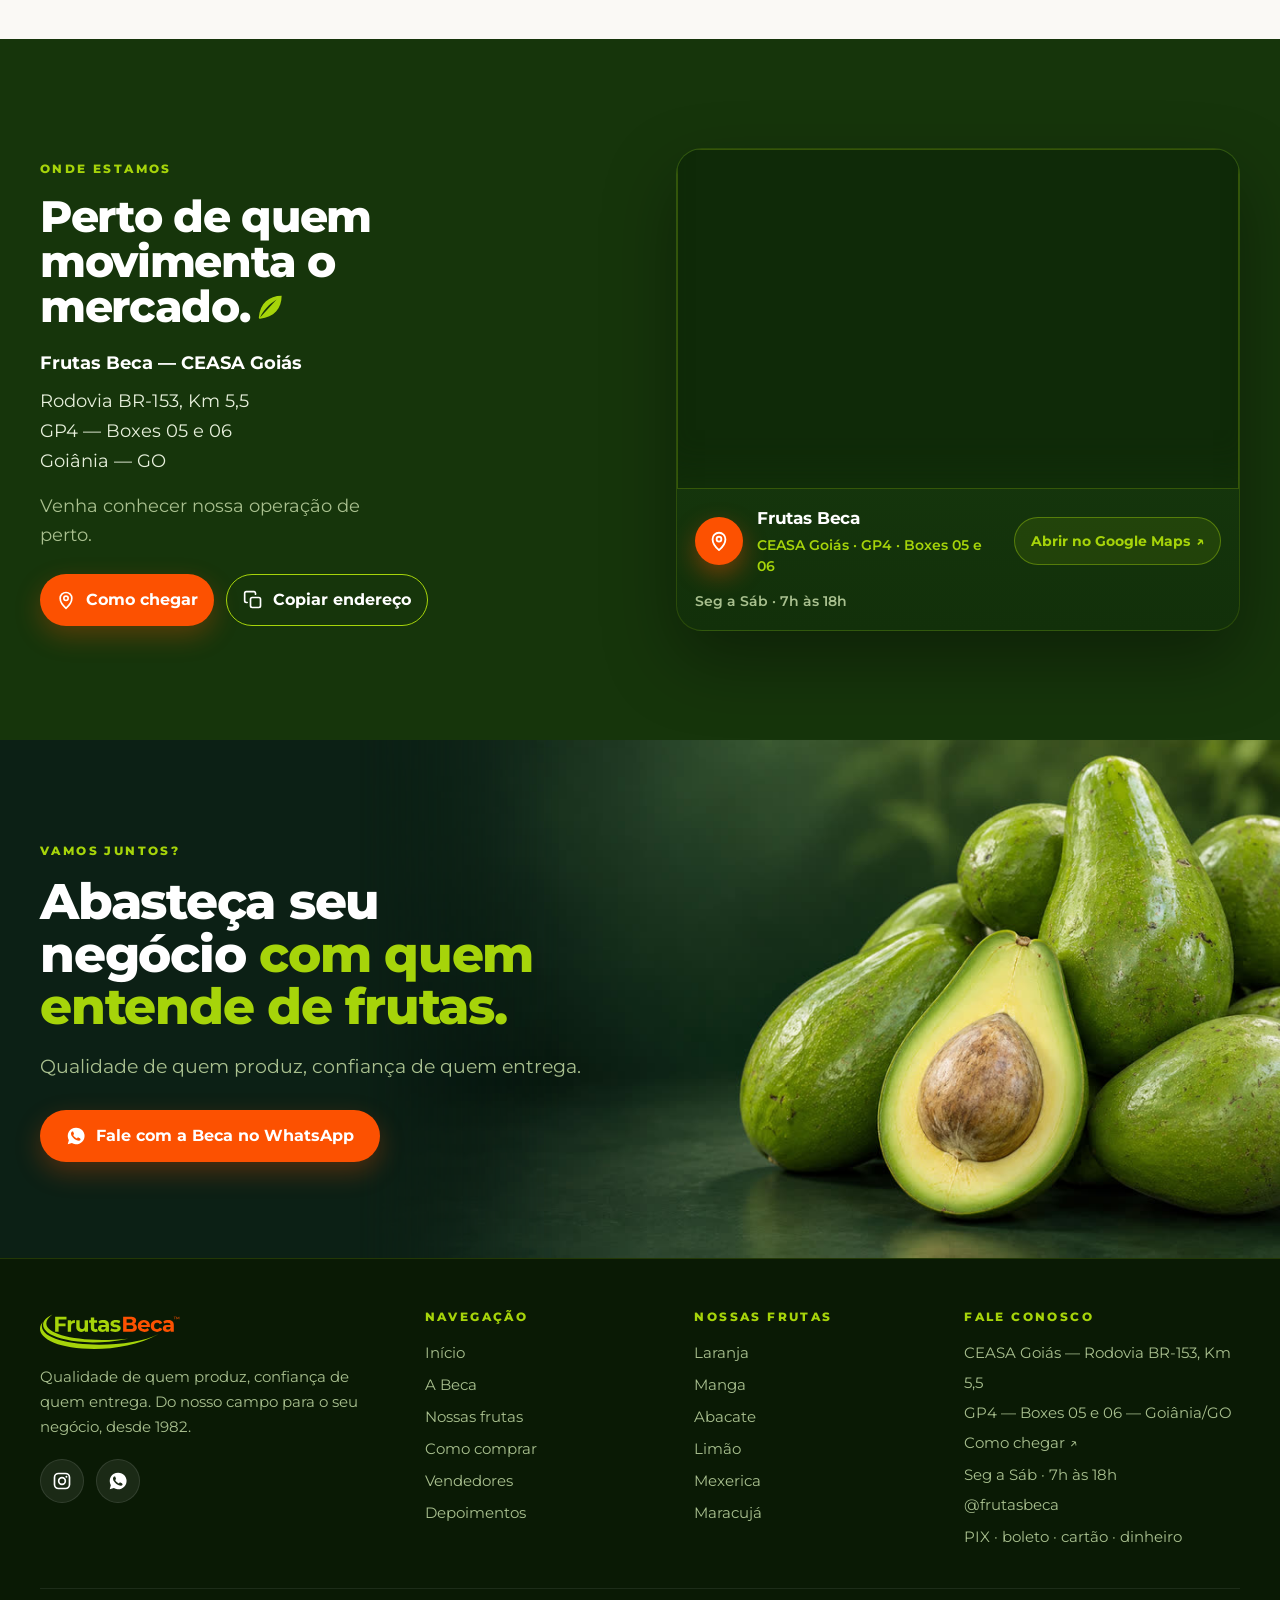
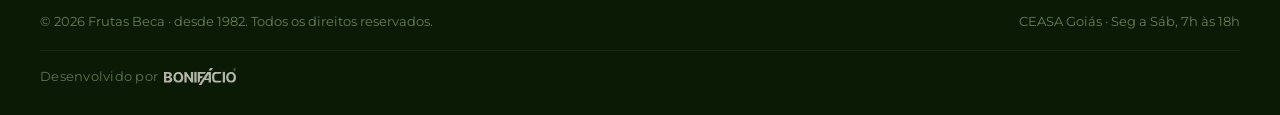
==== commit 7b0474cf: "Crédito da Bonifácio com logo no site e no hub /links Logo oficial em branco (assets/bonifacio-branc" ====
--- a/index.html
+++ b/index.html
@@ -34,7 +34,7 @@
 <link rel="preconnect" href="https://fonts.gstatic.com" crossorigin>
 <link href="https://fonts.googleapis.com/css2?family=Montserrat:wght@400;500;600;700;800&display=swap" rel="stylesheet">
 <link rel="stylesheet" href="css/tokens.css?v=20260919a">
-<link rel="stylesheet" href="css/beca.css?v=20261005e">
+<link rel="stylesheet" href="css/beca.css?v=20261013a">
 
 <script type="application/ld+json">
 {
@@ -612,7 +612,9 @@
     </div>
     <div class="footer__credit" id="devCredit">
       <span class="footer__credit-by">Desenvolvido por</span>
-      <span class="footer__credit-name" data-credit-name>Bonifácio Marketing Digital</span>
+      <a class="footer__credit-name" data-credit-name href="https://bonifacioconsultoria.com.br" target="_blank" rel="noopener" aria-label="Bonifácio — bonifacioconsultoria.com.br">
+        <img class="footer__credit-logo" src="assets/bonifacio-branco.svg" alt="Bonifácio" width="2000" height="469" loading="lazy" decoding="async">
+      </a>
     </div>
   </div>
 </footer>
@@ -624,7 +626,7 @@
   <svg viewBox="0 0 24 24" aria-hidden="true"><path d="M12 2a10 10 0 0 0-8.6 15l-1.3 4.8 4.9-1.3A10 10 0 1 0 12 2zm5.8 14.2c-.2.7-1.4 1.3-2 1.4-.5.1-1.2.1-1.9-.1-.4-.1-1-.3-1.7-.6-3-1.3-4.9-4.3-5-4.5-.2-.2-1.2-1.6-1.2-3s.7-2.1 1-2.4c.2-.3.5-.3.7-.3h.5c.2 0 .4 0 .6.5l.8 2c.1.2.1.4 0 .5l-.4.5-.3.3c-.2.2-.3.4-.2.7.2.3.8 1.3 1.7 2.1 1.2 1 2.1 1.4 2.4 1.5.2.1.4.1.6-.1l.7-.9c.2-.2.4-.2.6-.1l2 .9c.2.1.4.2.4.3.1.2.1.8-.1 1.4z"/></svg>
 </a>
 
-<script src="js/beca-location.js?v=20260919d" defer></script>
-<script src="js/site.js?v=20260919d" defer></script>
+<script src="js/beca-location.js?v=20261013a" defer></script>
+<script src="js/site.js?v=20261013a" defer></script>
 </body>
 </html>
--- a/css/beca.css
+++ b/css/beca.css
@@ -747,7 +747,15 @@
 .footer__credit-name { color: rgba(231,240,220,.85); font-weight: 700; }
 a.footer__credit-name { text-decoration: none; transition: color var(--t); }
 a.footer__credit-name:hover { color: var(--lima); }
-.footer__credit-logo { height: 16px; width: auto; opacity: .85; vertical-align: middle; }
+a.footer__credit-name { display: inline-flex; align-items: center; }
+.footer__credit-logo {
+  height: 17px;
+  width: auto;
+  display: block;
+  opacity: .72;
+  transition: opacity var(--t);
+}
+a.footer__credit-name:hover .footer__credit-logo { opacity: 1; }
 
 /* WhatsApp flutuante (mobile) */
 .wa-float {
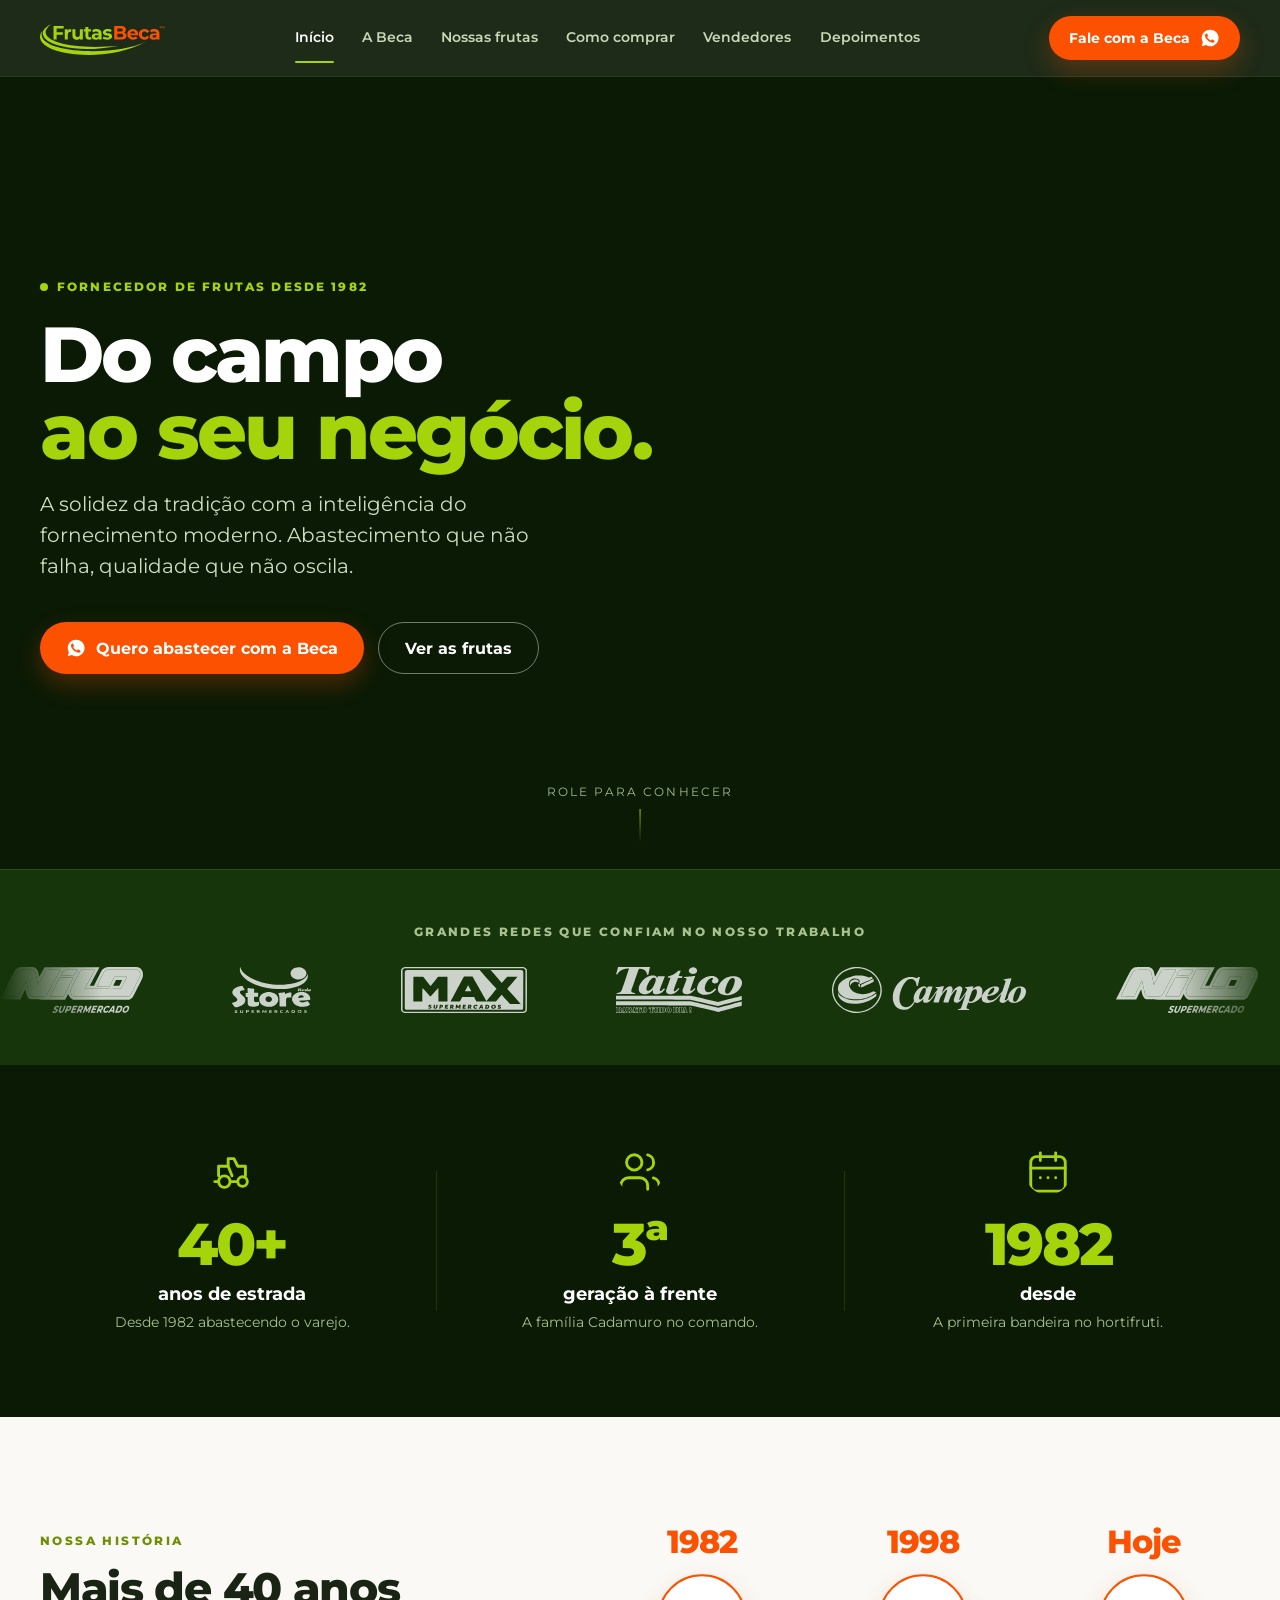
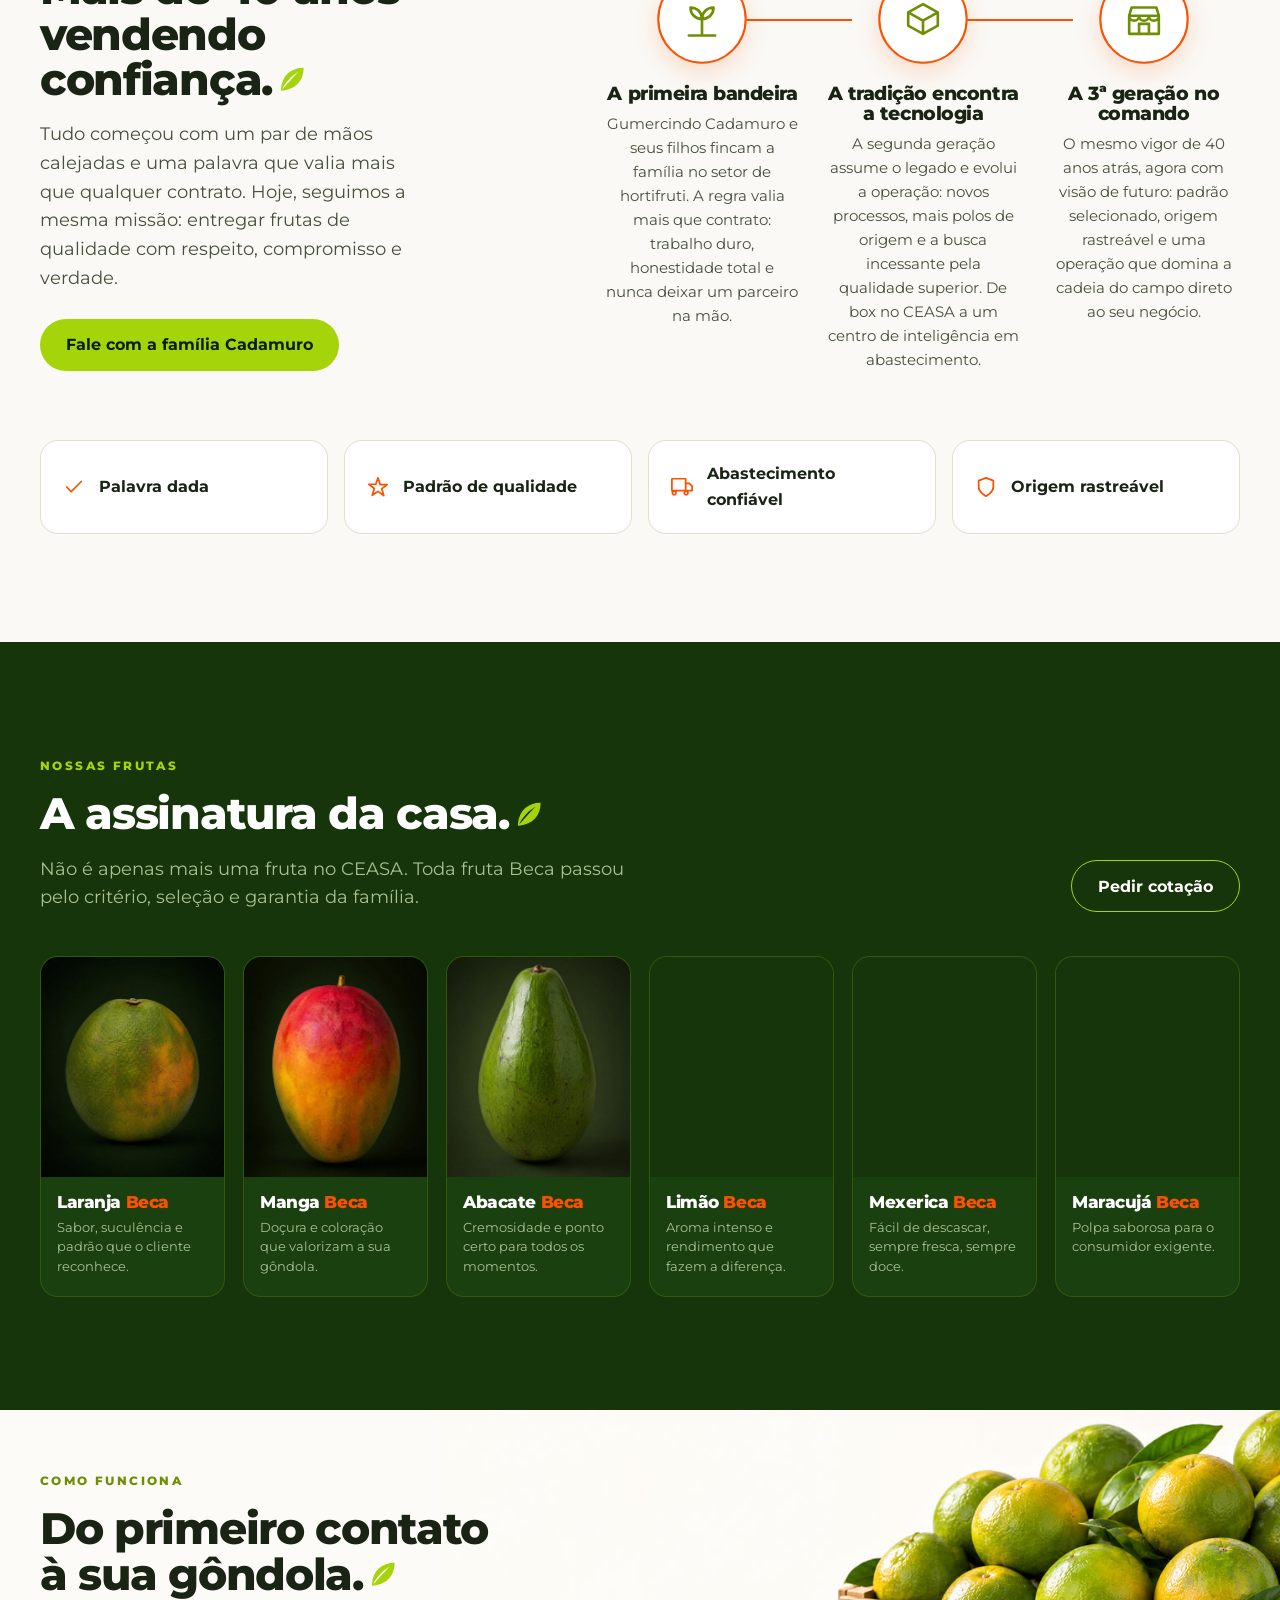
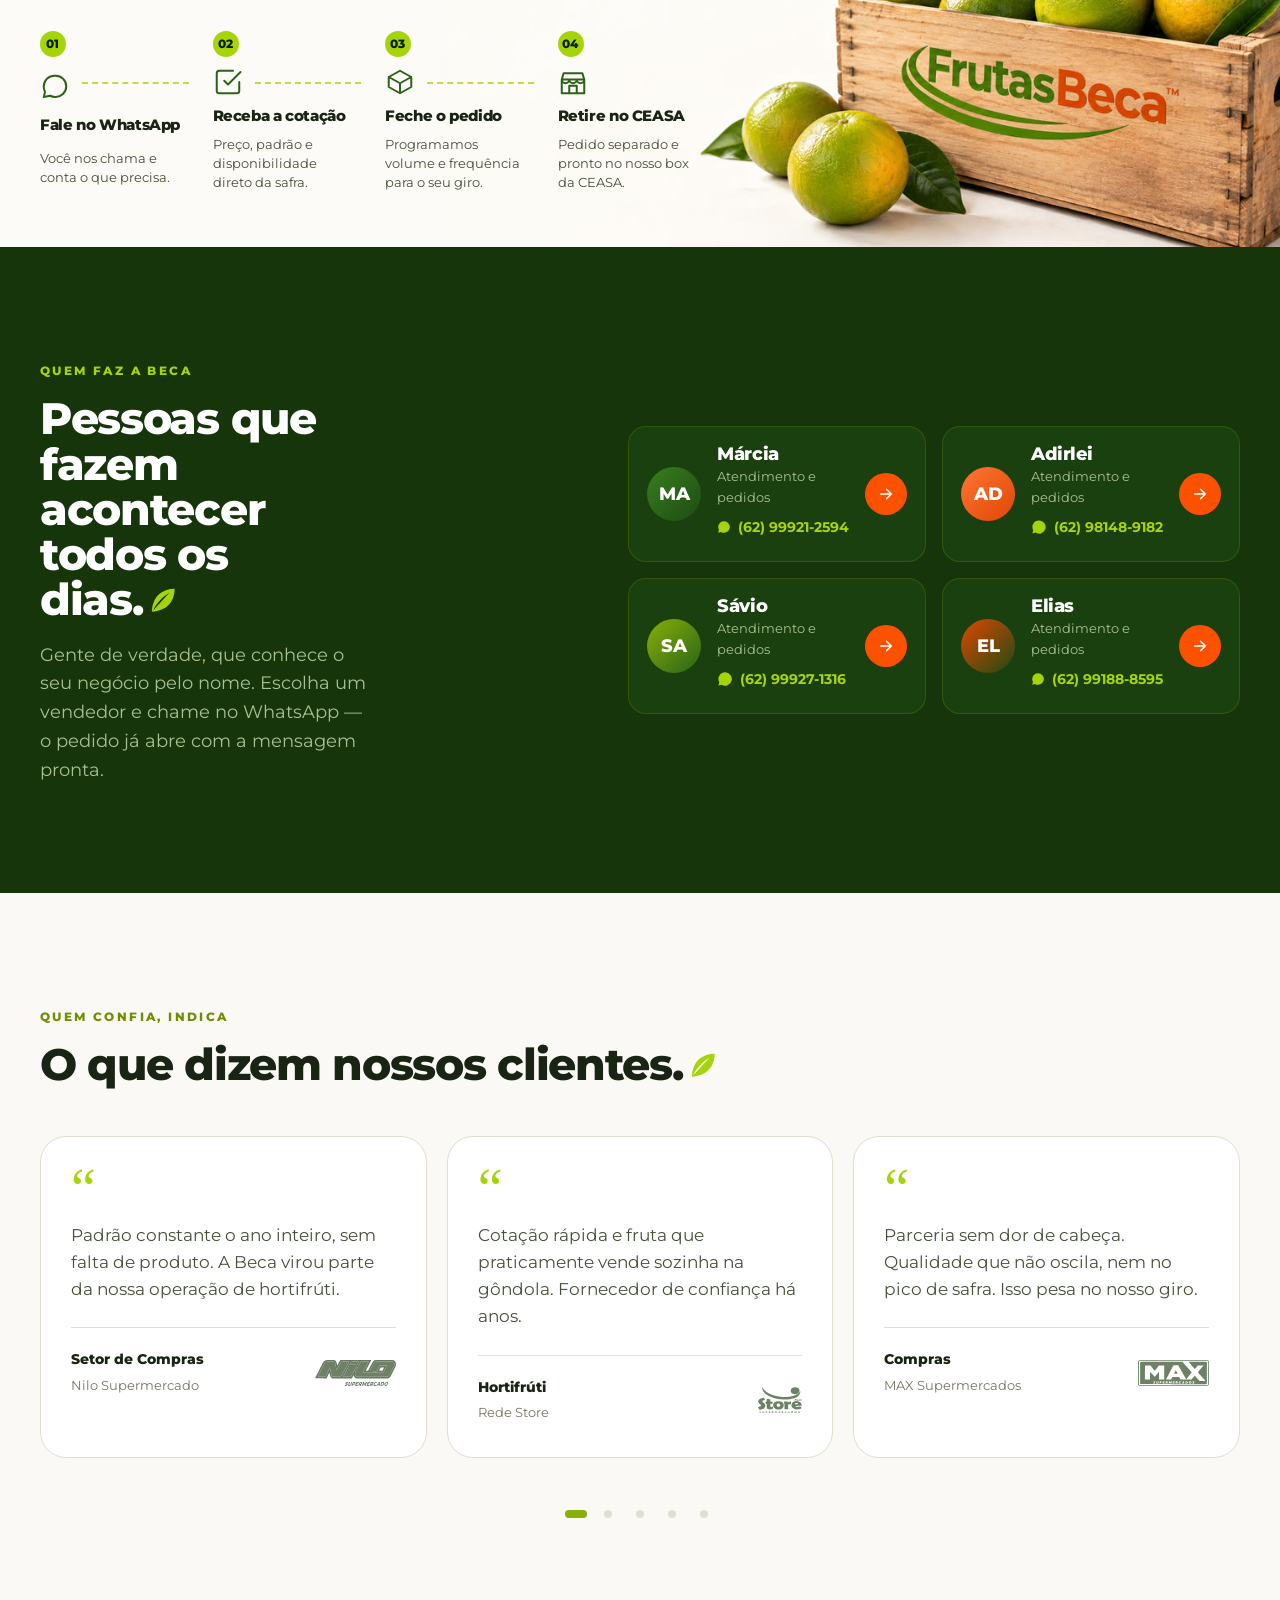
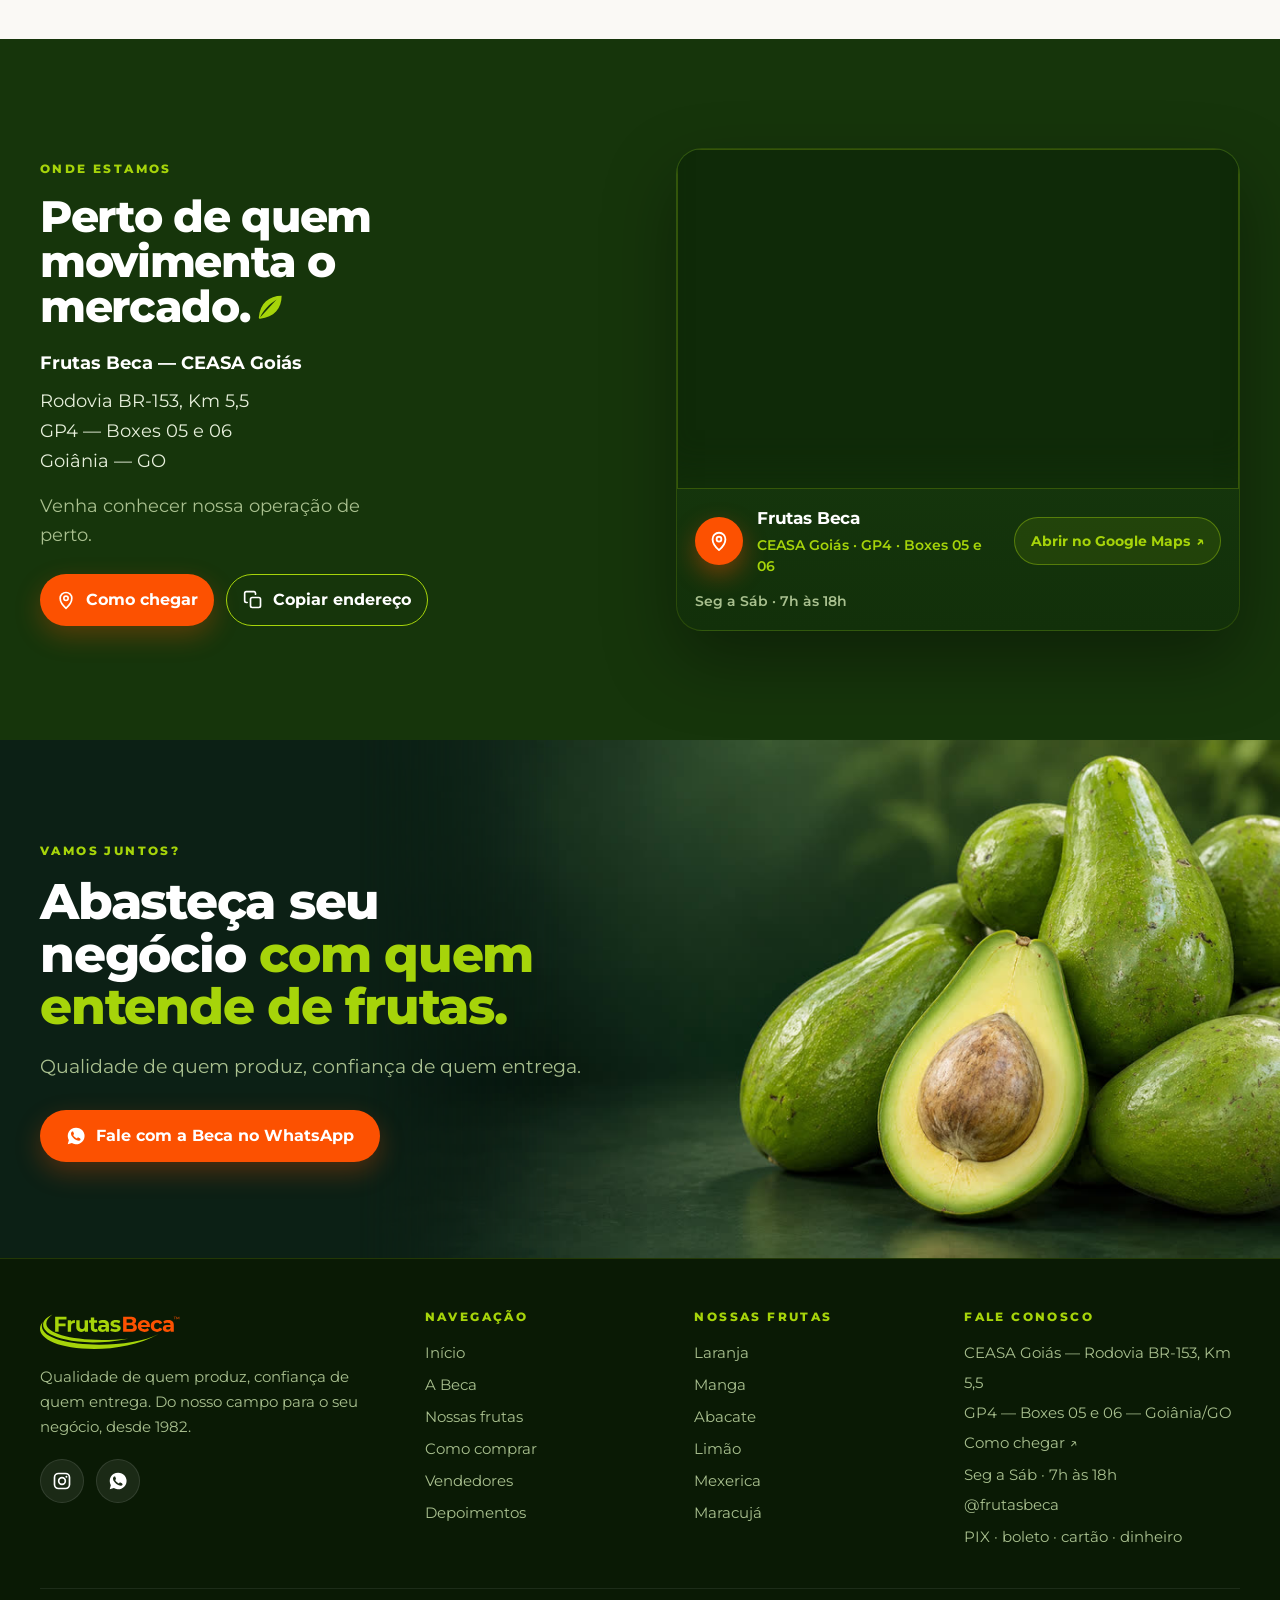
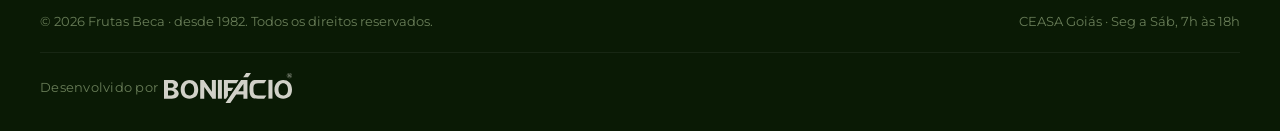
==== commit c08de8a5: "Aumenta a logo da Bonifácio no rodapé Site: 17px → 30px (34px no desktop); hub: 13px → 22px, com mai" ====
--- a/index.html
+++ b/index.html
@@ -34,7 +34,7 @@
 <link rel="preconnect" href="https://fonts.gstatic.com" crossorigin>
 <link href="https://fonts.googleapis.com/css2?family=Montserrat:wght@400;500;600;700;800&display=swap" rel="stylesheet">
 <link rel="stylesheet" href="css/tokens.css?v=20260919a">
-<link rel="stylesheet" href="css/beca.css?v=20261013a">
+<link rel="stylesheet" href="css/beca.css?v=20261013b">
 
 <script type="application/ld+json">
 {
--- a/css/beca.css
+++ b/css/beca.css
@@ -731,8 +731,8 @@
 
 /* crédito de desenvolvimento */
 .footer__credit {
-  margin-top: 18px;
-  padding-top: 16px;
+  margin-top: 20px;
+  padding-top: 20px;
   border-top: 1px solid rgba(255,255,255,.06);
   display: flex;
   flex-wrap: wrap;
@@ -743,16 +743,17 @@
   font-size: 12.5px;
   letter-spacing: .02em;
 }
-.footer__credit-by { color: rgba(169,192,143,.55); }
+.footer__credit-by { color: rgba(169,192,143,.6); }
+@media (min-width: 768px) { .footer__credit-logo { height: 34px; } }
 .footer__credit-name { color: rgba(231,240,220,.85); font-weight: 700; }
 a.footer__credit-name { text-decoration: none; transition: color var(--t); }
 a.footer__credit-name:hover { color: var(--lima); }
 a.footer__credit-name { display: inline-flex; align-items: center; }
 .footer__credit-logo {
-  height: 17px;
+  height: 30px;
   width: auto;
   display: block;
-  opacity: .72;
+  opacity: .85;
   transition: opacity var(--t);
 }
 a.footer__credit-name:hover .footer__credit-logo { opacity: 1; }
